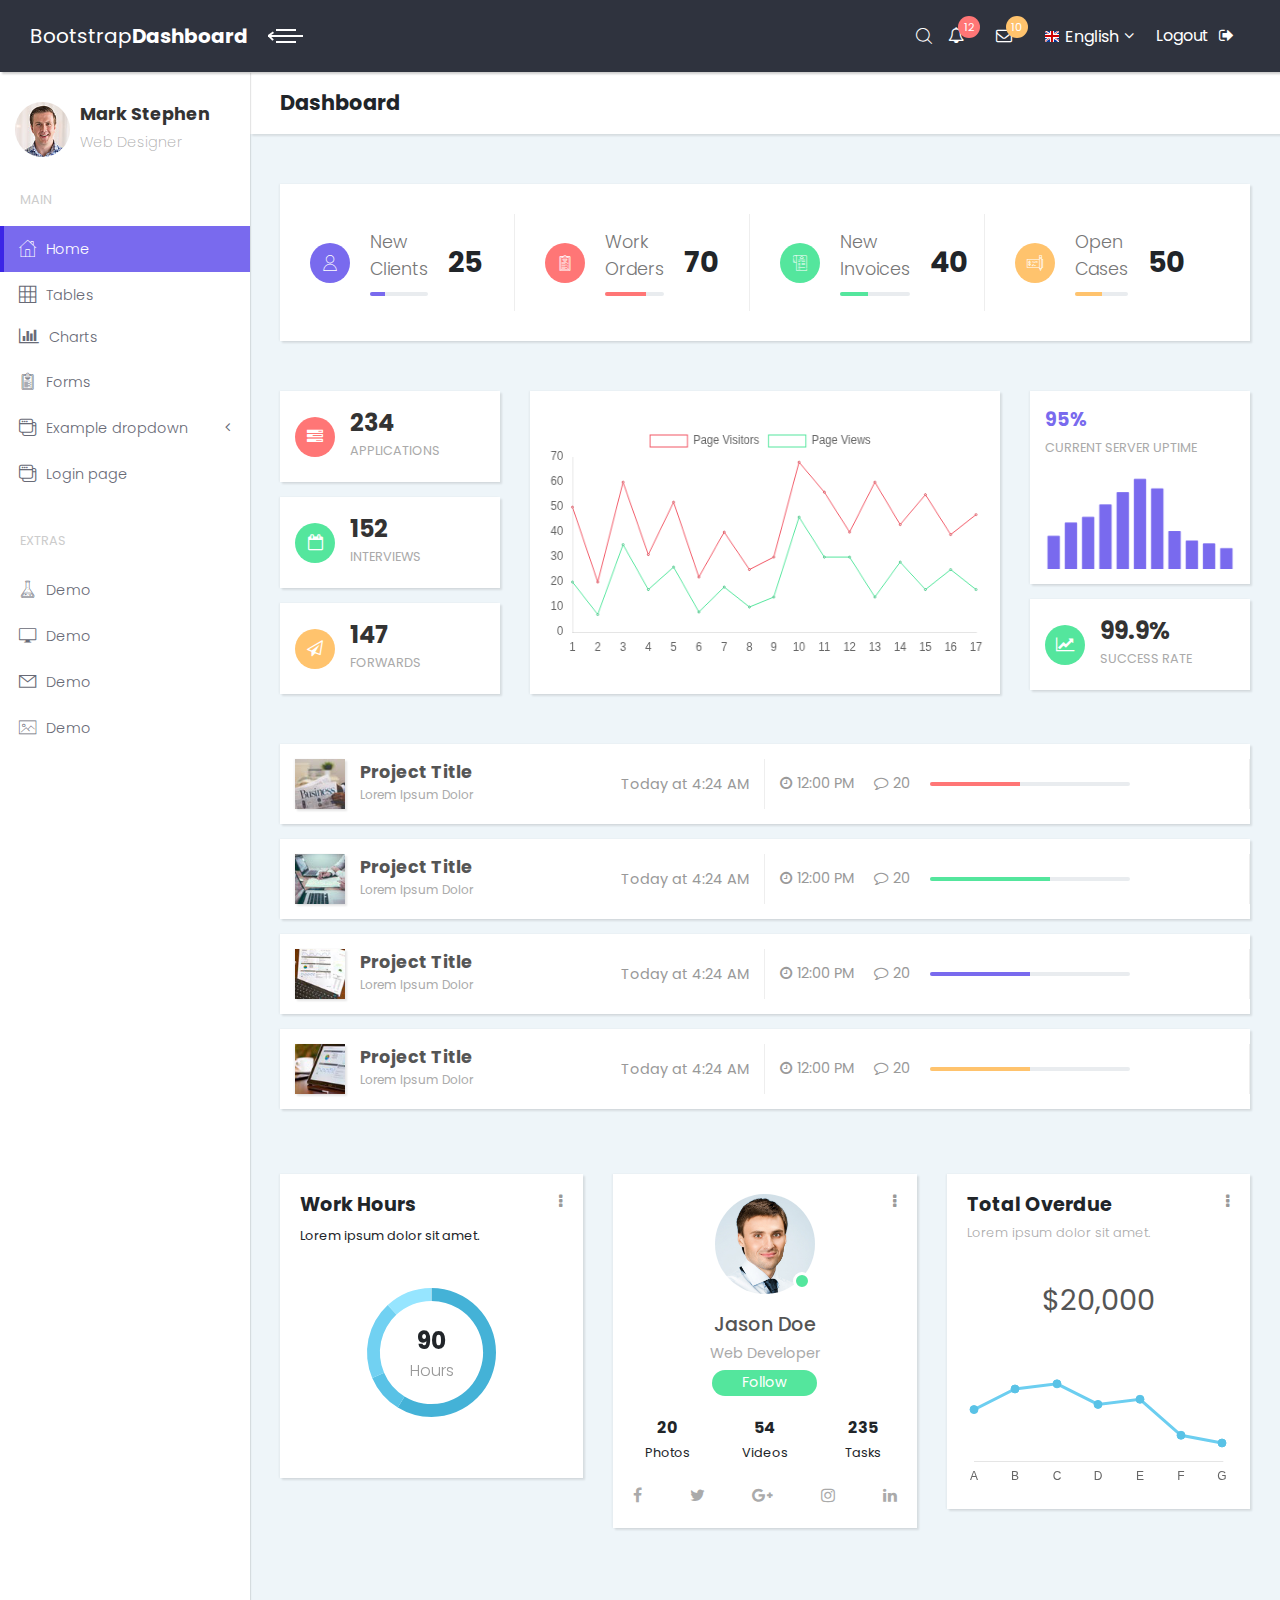
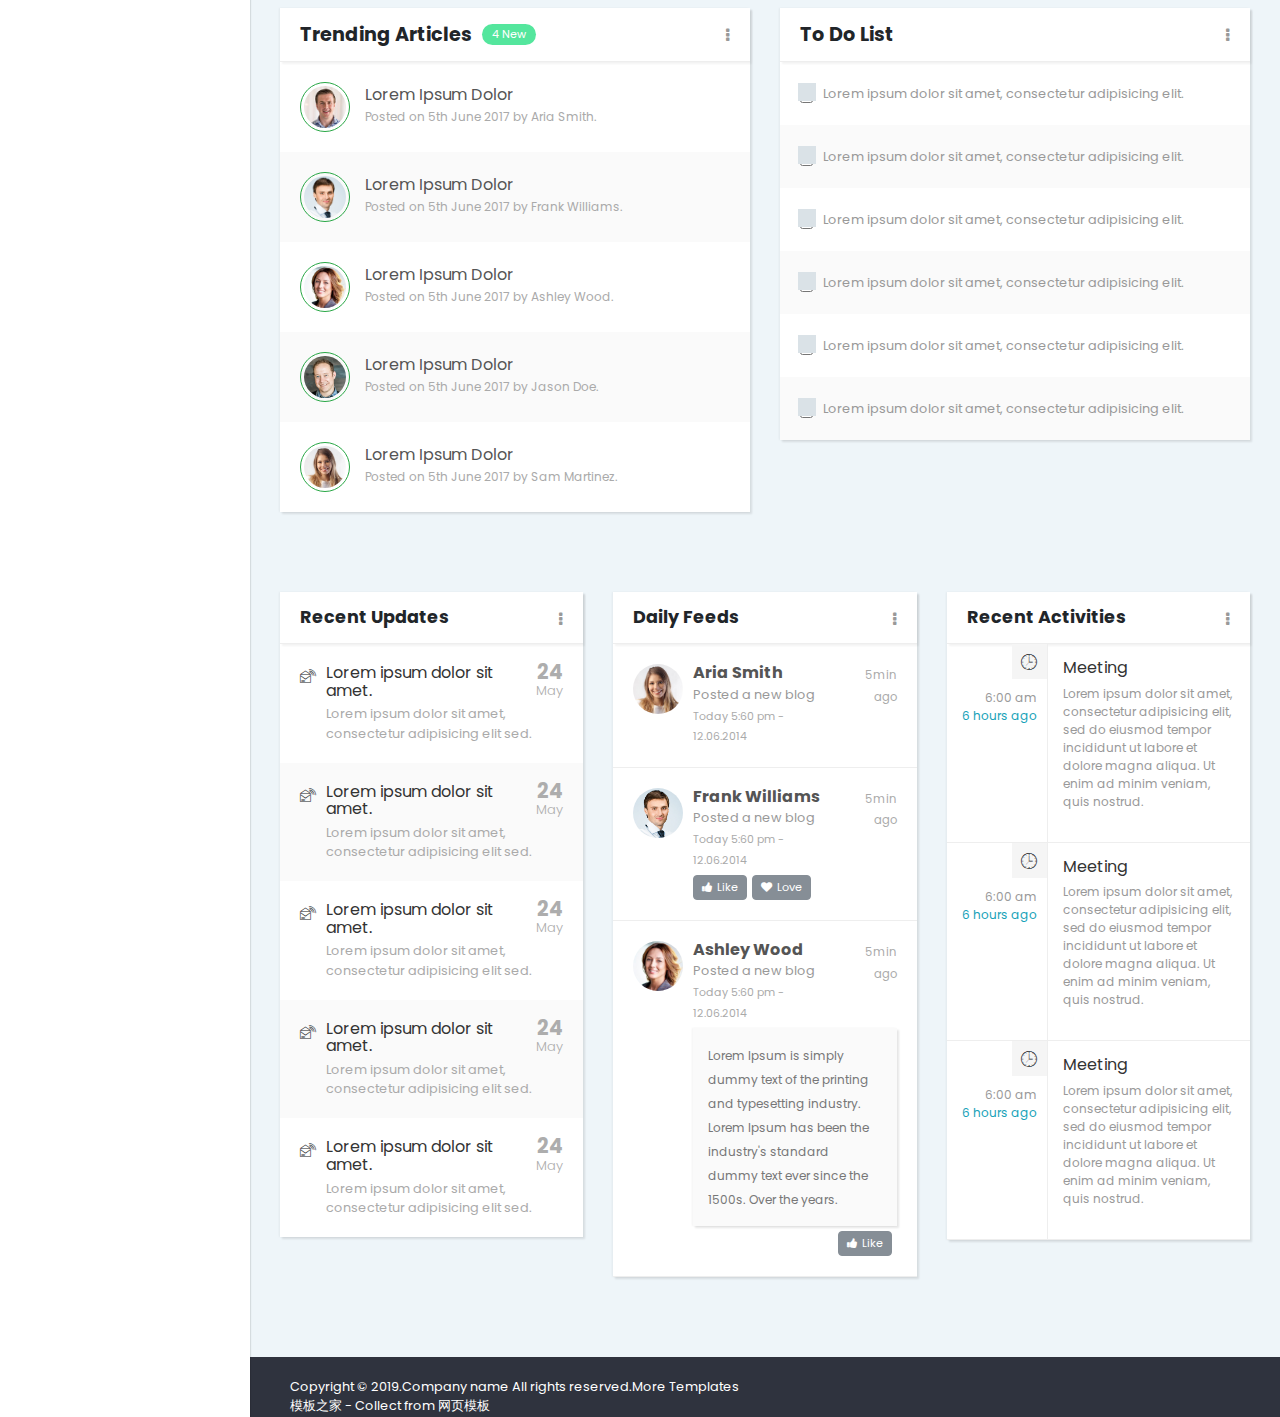
==== sample-web-view/src/main/webapp/index.html @ 4f94722e "添加web工程" ====
<!DOCTYPE html>
<html>
  <head>
    <meta charset="utf-8">
    <meta http-equiv="X-UA-Compatible" content="IE=edge">
    <title>Home</title>
    <meta name="description" content="">
    <meta name="viewport" content="width=device-width, initial-scale=1, shrink-to-fit=no">
    <meta name="robots" content="all,follow">
    <!-- Bootstrap CSS-->
    <link rel="stylesheet" href="vendor/bootstrap/css/bootstrap.min.css">
    <!-- Font Awesome CSS-->
    <link rel="stylesheet" href="vendor/font-awesome/css/font-awesome.min.css">
    <!-- Fontastic Custom icon font-->
    <link rel="stylesheet" href="css/fontastic.css">
    <!-- Google fonts - Poppins -->
    <link rel="stylesheet" href="https://fonts.googleapis.com/css?family=Poppins:300,400,700">
    <!-- theme stylesheet-->
    <link rel="stylesheet" href="css/style.default.css" id="theme-stylesheet">
    <!-- Custom stylesheet - for your changes-->
    <link rel="stylesheet" href="css/custom.css">
    <!-- Favicon-->
    <link rel="shortcut icon" href="img/favicon.ico">
    <!-- Tweaks for older IEs--><!--[if lt IE 9]>
        <script src="https://oss.maxcdn.com/html5shiv/3.7.3/html5shiv.min.js"></script>
        <script src="https://oss.maxcdn.com/respond/1.4.2/respond.min.js"></script><![endif]-->
  </head>
  <body>
    <div class="page">
      <!-- Main Navbar-->
      <header class="header">
        <nav class="navbar">
          <!-- Search Box-->
          <div class="search-box">
            <button class="dismiss"><i class="icon-close"></i></button>
            <form id="searchForm" action="#" role="search">
              <input type="search" placeholder="What are you looking for..." class="form-control">
            </form>
          </div>
          <div class="container-fluid">
            <div class="navbar-holder d-flex align-items-center justify-content-between">
              <!-- Navbar Header-->
              <div class="navbar-header">
                <!-- Navbar Brand --><a href="index.html" class="navbar-brand d-none d-sm-inline-block">
                  <div class="brand-text d-none d-lg-inline-block"><span>Bootstrap </span><strong>Dashboard</strong></div>
                  <div class="brand-text d-none d-sm-inline-block d-lg-none"><strong>BD</strong></div></a>
                <!-- Toggle Button--><a id="toggle-btn" href="#" class="menu-btn active"><span></span><span></span><span></span></a>
              </div>
              <!-- Navbar Menu -->
              <ul class="nav-menu list-unstyled d-flex flex-md-row align-items-md-center">
                <!-- Search-->
                <li class="nav-item d-flex align-items-center"><a id="search" href="#"><i class="icon-search"></i></a></li>
                <!-- Notifications-->
                <li class="nav-item dropdown"> <a id="notifications" rel="nofollow" data-target="#" href="#" data-toggle="dropdown" aria-haspopup="true" aria-expanded="false" class="nav-link"><i class="fa fa-bell-o"></i><span class="badge bg-red badge-corner">12</span></a>
                  <ul aria-labelledby="notifications" class="dropdown-menu">
                    <li><a rel="nofollow" href="#" class="dropdown-item"> 
                        <div class="notification">
                          <div class="notification-content"><i class="fa fa-envelope bg-green"></i>You have 6 new messages </div>
                          <div class="notification-time"><small>4 minutes ago</small></div>
                        </div></a></li>
                    <li><a rel="nofollow" href="#" class="dropdown-item"> 
                        <div class="notification">
                          <div class="notification-content"><i class="fa fa-twitter bg-blue"></i>You have 2 followers</div>
                          <div class="notification-time"><small>4 minutes ago</small></div>
                        </div></a></li>
                    <li><a rel="nofollow" href="#" class="dropdown-item"> 
                        <div class="notification">
                          <div class="notification-content"><i class="fa fa-upload bg-orange"></i>Server Rebooted</div>
                          <div class="notification-time"><small>4 minutes ago</small></div>
                        </div></a></li>
                    <li><a rel="nofollow" href="#" class="dropdown-item"> 
                        <div class="notification">
                          <div class="notification-content"><i class="fa fa-twitter bg-blue"></i>You have 2 followers</div>
                          <div class="notification-time"><small>10 minutes ago</small></div>
                        </div></a></li>
                    <li><a rel="nofollow" href="#" class="dropdown-item all-notifications text-center"> <strong>view all notifications                                            </strong></a></li>
                  </ul>
                </li>
                <!-- Messages                        -->
                <li class="nav-item dropdown"> <a id="messages" rel="nofollow" data-target="#" href="#" data-toggle="dropdown" aria-haspopup="true" aria-expanded="false" class="nav-link"><i class="fa fa-envelope-o"></i><span class="badge bg-orange badge-corner">10</span></a>
                  <ul aria-labelledby="notifications" class="dropdown-menu">
                    <li><a rel="nofollow" href="#" class="dropdown-item d-flex"> 
                        <div class="msg-profile"> <img src="img/avatar-1.jpg" alt="..." class="img-fluid rounded-circle"></div>
                        <div class="msg-body">
                          <h3 class="h5">Jason Doe</h3><span>Sent You Message</span>
                        </div></a></li>
                    <li><a rel="nofollow" href="#" class="dropdown-item d-flex"> 
                        <div class="msg-profile"> <img src="img/avatar-2.jpg" alt="..." class="img-fluid rounded-circle"></div>
                        <div class="msg-body">
                          <h3 class="h5">Frank Williams</h3><span>Sent You Message</span>
                        </div></a></li>
                    <li><a rel="nofollow" href="#" class="dropdown-item d-flex"> 
                        <div class="msg-profile"> <img src="img/avatar-3.jpg" alt="..." class="img-fluid rounded-circle"></div>
                        <div class="msg-body">
                          <h3 class="h5">Ashley Wood</h3><span>Sent You Message</span>
                        </div></a></li>
                    <li><a rel="nofollow" href="#" class="dropdown-item all-notifications text-center"> <strong>Read all messages   </strong></a></li>
                  </ul>
                </li>
                <!-- Languages dropdown    -->
                <li class="nav-item dropdown"><a id="languages" rel="nofollow" data-target="#" href="#" data-toggle="dropdown" aria-haspopup="true" aria-expanded="false" class="nav-link language dropdown-toggle"><img src="img/flags/16/GB.png" alt="English"><span class="d-none d-sm-inline-block">English</span></a>
                  <ul aria-labelledby="languages" class="dropdown-menu">
                    <li><a rel="nofollow" href="#" class="dropdown-item"> <img src="img/flags/16/DE.png" alt="English" class="mr-2">German</a></li>
                    <li><a rel="nofollow" href="#" class="dropdown-item"> <img src="img/flags/16/FR.png" alt="English" class="mr-2">French                                         </a></li>
                  </ul>
                </li>
                <!-- Logout    -->
                <li class="nav-item"><a href="login.html" class="nav-link logout"> <span class="d-none d-sm-inline">Logout</span><i class="fa fa-sign-out"></i></a></li>
              </ul>
            </div>
          </div>
        </nav>
      </header>
      <div class="page-content d-flex align-items-stretch"> 
        <!-- Side Navbar -->
        <nav class="side-navbar">
          <!-- Sidebar Header-->
          <div class="sidebar-header d-flex align-items-center">
            <div class="avatar"><img src="img/avatar-1.jpg" alt="..." class="img-fluid rounded-circle"></div>
            <div class="title">
              <h1 class="h4">Mark Stephen</h1>
              <p>Web Designer</p>
            </div>
          </div>
          <!-- Sidebar Navidation Menus--><span class="heading">Main</span>
          <ul class="list-unstyled">
                    <li class="active"><a href="index.html"> <i class="icon-home"></i>Home </a></li>
                    <li><a href="tables.html"> <i class="icon-grid"></i>Tables </a></li>
                    <li><a href="charts.html"> <i class="fa fa-bar-chart"></i>Charts </a></li>
                    <li><a href="forms.html"> <i class="icon-padnote"></i>Forms </a></li>
                    <li><a href="#exampledropdownDropdown" aria-expanded="false" data-toggle="collapse"> <i class="icon-interface-windows"></i>Example dropdown </a>
                      <ul id="exampledropdownDropdown" class="collapse list-unstyled ">
                        <li><a href="#">Page</a></li>
                        <li><a href="#">Page</a></li>
                        <li><a href="#">Page</a></li>
                      </ul>
                    </li>
                    <li><a href="login.html"> <i class="icon-interface-windows"></i>Login page </a></li>
          </ul><span class="heading">Extras</span>
          <ul class="list-unstyled">
            <li> <a href="#"> <i class="icon-flask"></i>Demo </a></li>
            <li> <a href="#"> <i class="icon-screen"></i>Demo </a></li>
            <li> <a href="#"> <i class="icon-mail"></i>Demo </a></li>
            <li> <a href="#"> <i class="icon-picture"></i>Demo </a></li>
          </ul>
        </nav>
        <div class="content-inner">
          <!-- Page Header-->
          <header class="page-header">
            <div class="container-fluid">
              <h2 class="no-margin-bottom">Dashboard</h2>
            </div>
          </header>
          <!-- Dashboard Counts Section-->
          <section class="dashboard-counts no-padding-bottom">
            <div class="container-fluid">
              <div class="row bg-white has-shadow">
                <!-- Item -->
                <div class="col-xl-3 col-sm-6">
                  <div class="item d-flex align-items-center">
                    <div class="icon bg-violet"><i class="icon-user"></i></div>
                    <div class="title"><span>New<br>Clients</span>
                      <div class="progress">
                        <div role="progressbar" style="width: 25%; height: 4px;" aria-valuenow="25" aria-valuemin="0" aria-valuemax="100" class="progress-bar bg-violet"></div>
                      </div>
                    </div>
                    <div class="number"><strong>25</strong></div>
                  </div>
                </div>
                <!-- Item -->
                <div class="col-xl-3 col-sm-6">
                  <div class="item d-flex align-items-center">
                    <div class="icon bg-red"><i class="icon-padnote"></i></div>
                    <div class="title"><span>Work<br>Orders</span>
                      <div class="progress">
                        <div role="progressbar" style="width: 70%; height: 4px;" aria-valuenow="70" aria-valuemin="0" aria-valuemax="100" class="progress-bar bg-red"></div>
                      </div>
                    </div>
                    <div class="number"><strong>70</strong></div>
                  </div>
                </div>
                <!-- Item -->
                <div class="col-xl-3 col-sm-6">
                  <div class="item d-flex align-items-center">
                    <div class="icon bg-green"><i class="icon-bill"></i></div>
                    <div class="title"><span>New<br>Invoices</span>
                      <div class="progress">
                        <div role="progressbar" style="width: 40%; height: 4px;" aria-valuenow="40" aria-valuemin="0" aria-valuemax="100" class="progress-bar bg-green"></div>
                      </div>
                    </div>
                    <div class="number"><strong>40</strong></div>
                  </div>
                </div>
                <!-- Item -->
                <div class="col-xl-3 col-sm-6">
                  <div class="item d-flex align-items-center">
                    <div class="icon bg-orange"><i class="icon-check"></i></div>
                    <div class="title"><span>Open<br>Cases</span>
                      <div class="progress">
                        <div role="progressbar" style="width: 50%; height: 4px;" aria-valuenow="50" aria-valuemin="0" aria-valuemax="100" class="progress-bar bg-orange"></div>
                      </div>
                    </div>
                    <div class="number"><strong>50</strong></div>
                  </div>
                </div>
              </div>
            </div>
          </section>
          <!-- Dashboard Header Section    -->
          <section class="dashboard-header">
            <div class="container-fluid">
              <div class="row">
                <!-- Statistics -->
                <div class="statistics col-lg-3 col-12">
                  <div class="statistic d-flex align-items-center bg-white has-shadow">
                    <div class="icon bg-red"><i class="fa fa-tasks"></i></div>
                    <div class="text"><strong>234</strong><br><small>Applications</small></div>
                  </div>
                  <div class="statistic d-flex align-items-center bg-white has-shadow">
                    <div class="icon bg-green"><i class="fa fa-calendar-o"></i></div>
                    <div class="text"><strong>152</strong><br><small>Interviews</small></div>
                  </div>
                  <div class="statistic d-flex align-items-center bg-white has-shadow">
                    <div class="icon bg-orange"><i class="fa fa-paper-plane-o"></i></div>
                    <div class="text"><strong>147</strong><br><small>Forwards</small></div>
                  </div>
                </div>
                <!-- Line Chart            -->
                <div class="chart col-lg-6 col-12">
                  <div class="line-chart bg-white d-flex align-items-center justify-content-center has-shadow">
                    <canvas id="lineCahrt"></canvas>
                  </div>
                </div>
                <div class="chart col-lg-3 col-12">
                  <!-- Bar Chart   -->
                  <div class="bar-chart has-shadow bg-white">
                    <div class="title"><strong class="text-violet">95%</strong><br><small>Current Server Uptime</small></div>
                    <canvas id="barChartHome"></canvas>
                  </div>
                  <!-- Numbers-->
                  <div class="statistic d-flex align-items-center bg-white has-shadow">
                    <div class="icon bg-green"><i class="fa fa-line-chart"></i></div>
                    <div class="text"><strong>99.9%</strong><br><small>Success Rate</small></div>
                  </div>
                </div>
              </div>
            </div>
          </section>
          <!-- Projects Section-->
          <section class="projects no-padding-top">
            <div class="container-fluid">
              <!-- Project-->
              <div class="project">
                <div class="row bg-white has-shadow">
                  <div class="left-col col-lg-6 d-flex align-items-center justify-content-between">
                    <div class="project-title d-flex align-items-center">
                      <div class="image has-shadow"><img src="img/project-1.jpg" alt="..." class="img-fluid"></div>
                      <div class="text">
                        <h3 class="h4">Project Title</h3><small>Lorem Ipsum Dolor</small>
                      </div>
                    </div>
                    <div class="project-date"><span class="hidden-sm-down">Today at 4:24 AM</span></div>
                  </div>
                  <div class="right-col col-lg-6 d-flex align-items-center">
                    <div class="time"><i class="fa fa-clock-o"></i>12:00 PM </div>
                    <div class="comments"><i class="fa fa-comment-o"></i>20</div>
                    <div class="project-progress">
                      <div class="progress">
                        <div role="progressbar" style="width: 45%; height: 6px;" aria-valuenow="25" aria-valuemin="0" aria-valuemax="100" class="progress-bar bg-red"></div>
                      </div>
                    </div>
                  </div>
                </div>
              </div>
              <!-- Project-->
              <div class="project">
                <div class="row bg-white has-shadow">
                  <div class="left-col col-lg-6 d-flex align-items-center justify-content-between">
                    <div class="project-title d-flex align-items-center">
                      <div class="image has-shadow"><img src="img/project-2.jpg" alt="..." class="img-fluid"></div>
                      <div class="text">
                        <h3 class="h4">Project Title</h3><small>Lorem Ipsum Dolor</small>
                      </div>
                    </div>
                    <div class="project-date"><span class="hidden-sm-down">Today at 4:24 AM</span></div>
                  </div>
                  <div class="right-col col-lg-6 d-flex align-items-center">
                    <div class="time"><i class="fa fa-clock-o"></i>12:00 PM </div>
                    <div class="comments"><i class="fa fa-comment-o"></i>20</div>
                    <div class="project-progress">
                      <div class="progress">
                        <div role="progressbar" style="width: 60%; height: 6px;" aria-valuenow="25" aria-valuemin="0" aria-valuemax="100" class="progress-bar bg-green"></div>
                      </div>
                    </div>
                  </div>
                </div>
              </div>
              <!-- Project-->
              <div class="project">
                <div class="row bg-white has-shadow">
                  <div class="left-col col-lg-6 d-flex align-items-center justify-content-between">
                    <div class="project-title d-flex align-items-center">
                      <div class="image has-shadow"><img src="img/project-3.jpg" alt="..." class="img-fluid"></div>
                      <div class="text">
                        <h3 class="h4">Project Title</h3><small>Lorem Ipsum Dolor</small>
                      </div>
                    </div>
                    <div class="project-date"><span class="hidden-sm-down">Today at 4:24 AM</span></div>
                  </div>
                  <div class="right-col col-lg-6 d-flex align-items-center">
                    <div class="time"><i class="fa fa-clock-o"></i>12:00 PM </div>
                    <div class="comments"><i class="fa fa-comment-o"></i>20</div>
                    <div class="project-progress">
                      <div class="progress">
                        <div role="progressbar" style="width: 50%; height: 6px;" aria-valuenow="25" aria-valuemin="0" aria-valuemax="100" class="progress-bar bg-violet"></div>
                      </div>
                    </div>
                  </div>
                </div>
              </div>
              <!-- Project-->
              <div class="project">
                <div class="row bg-white has-shadow">
                  <div class="left-col col-lg-6 d-flex align-items-center justify-content-between">
                    <div class="project-title d-flex align-items-center">
                      <div class="image has-shadow"><img src="img/project-4.jpg" alt="..." class="img-fluid"></div>
                      <div class="text">
                        <h3 class="h4">Project Title</h3><small>Lorem Ipsum Dolor</small>
                      </div>
                    </div>
                    <div class="project-date"><span class="hidden-sm-down">Today at 4:24 AM</span></div>
                  </div>
                  <div class="right-col col-lg-6 d-flex align-items-center">
                    <div class="time"><i class="fa fa-clock-o"></i>12:00 PM </div>
                    <div class="comments"><i class="fa fa-comment-o"></i>20</div>
                    <div class="project-progress">
                      <div class="progress">
                        <div role="progressbar" style="width: 50%; height: 6px;" aria-valuenow="25" aria-valuemin="0" aria-valuemax="100" class="progress-bar bg-orange"></div>
                      </div>
                    </div>
                  </div>
                </div>
              </div>
            </div>
          </section>
          <!-- Client Section-->
          <section class="client no-padding-top">
            <div class="container-fluid">
              <div class="row">
                <!-- Work Amount  -->
                <div class="col-lg-4">
                  <div class="work-amount card">
                    <div class="card-close">
                      <div class="dropdown">
                        <button type="button" id="closeCard1" data-toggle="dropdown" aria-haspopup="true" aria-expanded="false" class="dropdown-toggle"><i class="fa fa-ellipsis-v"></i></button>
                        <div aria-labelledby="closeCard1" class="dropdown-menu dropdown-menu-right has-shadow"><a href="#" class="dropdown-item remove"> <i class="fa fa-times"></i>Close</a><a href="#" class="dropdown-item edit"> <i class="fa fa-gear"></i>Edit</a></div>
                      </div>
                    </div>
                    <div class="card-body">
                      <h3>Work Hours</h3><small>Lorem ipsum dolor sit amet.</small>
                      <div class="chart text-center">
                        <div class="text"><strong>90</strong><br><span>Hours</span></div>
                        <canvas id="pieChart"></canvas>
                      </div>
                    </div>
                  </div>
                </div><div class="tlinks">Collect from <a href="http://www.cssmoban.com/"  title="网站模板">网站模板</a></div>
                <!-- Client Profile -->
                <div class="col-lg-4">
                  <div class="client card">
                    <div class="card-close">
                      <div class="dropdown">
                        <button type="button" id="closeCard2" data-toggle="dropdown" aria-haspopup="true" aria-expanded="false" class="dropdown-toggle"><i class="fa fa-ellipsis-v"></i></button>
                        <div aria-labelledby="closeCard2" class="dropdown-menu dropdown-menu-right has-shadow"><a href="#" class="dropdown-item remove"> <i class="fa fa-times"></i>Close</a><a href="#" class="dropdown-item edit"> <i class="fa fa-gear"></i>Edit</a></div>
                      </div>
                    </div>
                    <div class="card-body text-center">
                      <div class="client-avatar"><img src="img/avatar-2.jpg" alt="..." class="img-fluid rounded-circle">
                        <div class="status bg-green"></div>
                      </div>
                      <div class="client-title">
                        <h3>Jason Doe</h3><span>Web Developer</span><a href="#">Follow</a>
                      </div>
                      <div class="client-info">
                        <div class="row">
                          <div class="col-4"><strong>20</strong><br><small>Photos</small></div>
                          <div class="col-4"><strong>54</strong><br><small>Videos</small></div>
                          <div class="col-4"><strong>235</strong><br><small>Tasks</small></div>
                        </div>
                      </div>
                      <div class="client-social d-flex justify-content-between"><a href="#" target="_blank"><i class="fa fa-facebook"></i></a><a href="#" target="_blank"><i class="fa fa-twitter"></i></a><a href="#" target="_blank"><i class="fa fa-google-plus"></i></a><a href="#" target="_blank"><i class="fa fa-instagram"></i></a><a href="#" target="_blank"><i class="fa fa-linkedin"></i></a></div>
                    </div>
                  </div>
                </div>
                <!-- Total Overdue             -->
                <div class="col-lg-4">
                  <div class="overdue card">
                    <div class="card-close">
                      <div class="dropdown">
                        <button type="button" id="closeCard3" data-toggle="dropdown" aria-haspopup="true" aria-expanded="false" class="dropdown-toggle"><i class="fa fa-ellipsis-v"></i></button>
                        <div aria-labelledby="closeCard3" class="dropdown-menu dropdown-menu-right has-shadow"><a href="#" class="dropdown-item remove"> <i class="fa fa-times"></i>Close</a><a href="#" class="dropdown-item edit"> <i class="fa fa-gear"></i>Edit</a></div>
                      </div>
                    </div>
                    <div class="card-body">
                      <h3>Total Overdue</h3><small>Lorem ipsum dolor sit amet.</small>
                      <div class="number text-center">$20,000</div>
                      <div class="chart">
                        <canvas id="lineChart1">                               </canvas>
                      </div>
                    </div>
                  </div>
                </div>
              </div>
            </div>
          </section>
          <!-- Feeds Section-->
          <section class="feeds no-padding-top">
            <div class="container-fluid">
              <div class="row">
                <!-- Trending Articles-->
                <div class="col-lg-6">
                  <div class="articles card">
                    <div class="card-close">
                      <div class="dropdown">
                        <button type="button" id="closeCard4" data-toggle="dropdown" aria-haspopup="true" aria-expanded="false" class="dropdown-toggle"><i class="fa fa-ellipsis-v"></i></button>
                        <div aria-labelledby="closeCard4" class="dropdown-menu dropdown-menu-right has-shadow"><a href="#" class="dropdown-item remove"> <i class="fa fa-times"></i>Close</a><a href="#" class="dropdown-item edit"> <i class="fa fa-gear"></i>Edit</a></div>
                      </div>
                    </div>
                    <div class="card-header d-flex align-items-center">
                      <h2 class="h3">Trending Articles   </h2>
                      <div class="badge badge-rounded bg-green">4 New       </div>
                    </div>
                    <div class="card-body no-padding">
                      <div class="item d-flex align-items-center">
                        <div class="image"><img src="img/avatar-1.jpg" alt="..." class="img-fluid rounded-circle"></div>
                        <div class="text"><a href="#">
                            <h3 class="h5">Lorem Ipsum Dolor</h3></a><small>Posted on 5th June 2017 by Aria Smith.   </small></div>
                      </div>
                      <div class="item d-flex align-items-center">
                        <div class="image"><img src="img/avatar-2.jpg" alt="..." class="img-fluid rounded-circle"></div>
                        <div class="text"><a href="#">
                            <h3 class="h5">Lorem Ipsum Dolor</h3></a><small>Posted on 5th June 2017 by Frank Williams.   </small></div>
                      </div>
                      <div class="item d-flex align-items-center">
                        <div class="image"><img src="img/avatar-3.jpg" alt="..." class="img-fluid rounded-circle"></div>
                        <div class="text"><a href="#">
                            <h3 class="h5">Lorem Ipsum Dolor</h3></a><small>Posted on 5th June 2017 by Ashley Wood.   </small></div>
                      </div>
                      <div class="item d-flex align-items-center">
                        <div class="image"><img src="img/avatar-4.jpg" alt="..." class="img-fluid rounded-circle"></div>
                        <div class="text"><a href="#">
                            <h3 class="h5">Lorem Ipsum Dolor</h3></a><small>Posted on 5th June 2017 by Jason Doe.   </small></div>
                      </div>
                      <div class="item d-flex align-items-center">
                        <div class="image"><img src="img/avatar-5.jpg" alt="..." class="img-fluid rounded-circle"></div>
                        <div class="text"><a href="#">
                            <h3 class="h5">Lorem Ipsum Dolor</h3></a><small>Posted on 5th June 2017 by Sam Martinez.   </small></div>
                      </div>
                    </div>
                  </div>
                </div>
                <!-- Check List -->
                <div class="col-lg-6">
                  <div class="checklist card">
                    <div class="card-close">
                      <div class="dropdown">
                        <button type="button" id="closeCard5" data-toggle="dropdown" aria-haspopup="true" aria-expanded="false" class="dropdown-toggle"><i class="fa fa-ellipsis-v"></i></button>
                        <div aria-labelledby="closeCard5" class="dropdown-menu dropdown-menu-right has-shadow"><a href="#" class="dropdown-item remove"> <i class="fa fa-times"></i>Close</a><a href="#" class="dropdown-item edit"> <i class="fa fa-gear"></i>Edit</a></div>
                      </div>
                    </div>
                    <div class="card-header d-flex align-items-center">           
                      <h2 class="h3">To Do List </h2>
                    </div>
                    <div class="card-body no-padding">
                      <div class="item d-flex">
                        <input type="checkbox" id="input-1" name="input-1" class="checkbox-template">
                        <label for="input-1">Lorem ipsum dolor sit amet, consectetur adipisicing elit.</label>
                      </div>
                      <div class="item d-flex">
                        <input type="checkbox" id="input-2" name="input-2" class="checkbox-template">
                        <label for="input-2">Lorem ipsum dolor sit amet, consectetur adipisicing elit.</label>
                      </div>
                      <div class="item d-flex">
                        <input type="checkbox" id="input-3" name="input-3" class="checkbox-template">
                        <label for="input-3">Lorem ipsum dolor sit amet, consectetur adipisicing elit.</label>
                      </div>
                      <div class="item d-flex">
                        <input type="checkbox" id="input-4" name="input-4" class="checkbox-template">
                        <label for="input-4">Lorem ipsum dolor sit amet, consectetur adipisicing elit.</label>
                      </div>
                      <div class="item d-flex">
                        <input type="checkbox" id="input-5" name="input-5" class="checkbox-template">
                        <label for="input-5">Lorem ipsum dolor sit amet, consectetur adipisicing elit.</label>
                      </div>
                      <div class="item d-flex">
                        <input type="checkbox" id="input-6" name="input-6" class="checkbox-template">
                        <label for="input-6">Lorem ipsum dolor sit amet, consectetur adipisicing elit.</label>
                      </div>
                    </div>
                  </div>
                </div>
              </div>
            </div>
          </section>
          <!-- Updates Section                                                -->
          <section class="updates no-padding-top">
            <div class="container-fluid">
              <div class="row">
                <!-- Recent Updates-->
                <div class="col-lg-4">
                  <div class="recent-updates card">
                    <div class="card-close">
                      <div class="dropdown">
                        <button type="button" id="closeCard6" data-toggle="dropdown" aria-haspopup="true" aria-expanded="false" class="dropdown-toggle"><i class="fa fa-ellipsis-v"></i></button>
                        <div aria-labelledby="closeCard6" class="dropdown-menu dropdown-menu-right has-shadow"><a href="#" class="dropdown-item remove"> <i class="fa fa-times"></i>Close</a><a href="#" class="dropdown-item edit"> <i class="fa fa-gear"></i>Edit</a></div>
                      </div>
                    </div>
                    <div class="card-header">
                      <h3 class="h4">Recent Updates</h3>
                    </div>
                    <div class="card-body no-padding">
                      <!-- Item-->
                      <div class="item d-flex justify-content-between">
                        <div class="info d-flex">
                          <div class="icon"><i class="icon-rss-feed"></i></div>
                          <div class="title">
                            <h5>Lorem ipsum dolor sit amet.</h5>
                            <p>Lorem ipsum dolor sit amet, consectetur adipisicing elit sed.</p>
                          </div>
                        </div>
                        <div class="date text-right"><strong>24</strong><span>May</span></div>
                      </div>
                      <!-- Item-->
                      <div class="item d-flex justify-content-between">
                        <div class="info d-flex">
                          <div class="icon"><i class="icon-rss-feed"></i></div>
                          <div class="title">
                            <h5>Lorem ipsum dolor sit amet.</h5>
                            <p>Lorem ipsum dolor sit amet, consectetur adipisicing elit sed.</p>
                          </div>
                        </div>
                        <div class="date text-right"><strong>24</strong><span>May</span></div>
                      </div>
                      <!-- Item        -->
                      <div class="item d-flex justify-content-between">
                        <div class="info d-flex">
                          <div class="icon"><i class="icon-rss-feed"></i></div>
                          <div class="title">
                            <h5>Lorem ipsum dolor sit amet.</h5>
                            <p>Lorem ipsum dolor sit amet, consectetur adipisicing elit sed.</p>
                          </div>
                        </div>
                        <div class="date text-right"><strong>24</strong><span>May</span></div>
                      </div>
                      <!-- Item-->
                      <div class="item d-flex justify-content-between">
                        <div class="info d-flex">
                          <div class="icon"><i class="icon-rss-feed"></i></div>
                          <div class="title">
                            <h5>Lorem ipsum dolor sit amet.</h5>
                            <p>Lorem ipsum dolor sit amet, consectetur adipisicing elit sed.</p>
                          </div>
                        </div>
                        <div class="date text-right"><strong>24</strong><span>May</span></div>
                      </div>
                      <!-- Item-->
                      <div class="item d-flex justify-content-between">
                        <div class="info d-flex">
                          <div class="icon"><i class="icon-rss-feed"></i></div>
                          <div class="title">
                            <h5>Lorem ipsum dolor sit amet.</h5>
                            <p>Lorem ipsum dolor sit amet, consectetur adipisicing elit sed.</p>
                          </div>
                        </div>
                        <div class="date text-right"><strong>24</strong><span>May</span></div>
                      </div>
                    </div>
                  </div>
                </div>
                <!-- Daily Feeds -->
                <div class="col-lg-4">
                  <div class="daily-feeds card"> 
                    <div class="card-close">
                      <div class="dropdown">
                        <button type="button" id="closeCard7" data-toggle="dropdown" aria-haspopup="true" aria-expanded="false" class="dropdown-toggle"><i class="fa fa-ellipsis-v"></i></button>
                        <div aria-labelledby="closeCard7" class="dropdown-menu dropdown-menu-right has-shadow"><a href="#" class="dropdown-item remove"> <i class="fa fa-times"></i>Close</a><a href="#" class="dropdown-item edit"> <i class="fa fa-gear"></i>Edit</a></div>
                      </div>
                    </div>
                    <div class="card-header">
                      <h3 class="h4">Daily Feeds</h3>
                    </div>
                    <div class="card-body no-padding">
                      <!-- Item-->
                      <div class="item">
                        <div class="feed d-flex justify-content-between">
                          <div class="feed-body d-flex justify-content-between"><a href="#" class="feed-profile"><img src="img/avatar-5.jpg" alt="person" class="img-fluid rounded-circle"></a>
                            <div class="content">
                              <h5>Aria Smith</h5><span>Posted a new blog </span>
                              <div class="full-date"><small>Today 5:60 pm - 12.06.2014</small></div>
                            </div>
                          </div>
                          <div class="date text-right"><small>5min ago</small></div>
                        </div>
                      </div>
                      <!-- Item-->
                      <div class="item"> 
                        <div class="feed d-flex justify-content-between">
                          <div class="feed-body d-flex justify-content-between"><a href="#" class="feed-profile"><img src="img/avatar-2.jpg" alt="person" class="img-fluid rounded-circle"></a>
                            <div class="content">
                              <h5>Frank Williams</h5><span>Posted a new blog </span>
                              <div class="full-date"><small>Today 5:60 pm - 12.06.2014</small></div>
                              <div class="CTAs"><a href="#" class="btn btn-xs btn-secondary"><i class="fa fa-thumbs-up"> </i>Like</a><a href="#" class="btn btn-xs btn-secondary"><i class="fa fa-heart"> </i>Love    </a></div>
                            </div>
                          </div>
                          <div class="date text-right"><small>5min ago</small></div>
                        </div>
                      </div>
                      <!-- Item-->
                      <div class="item clearfix">
                        <div class="feed d-flex justify-content-between">
                          <div class="feed-body d-flex justify-content-between"><a href="#" class="feed-profile"><img src="img/avatar-3.jpg" alt="person" class="img-fluid rounded-circle"></a>
                            <div class="content">
                              <h5>Ashley Wood</h5><span>Posted a new blog </span>
                              <div class="full-date"><small>Today 5:60 pm - 12.06.2014</small></div>
                            </div>
                          </div>
                          <div class="date text-right"><small>5min ago</small></div>
                        </div>
                        <div class="quote has-shadow"> <small>Lorem Ipsum is simply dummy text of the printing and typesetting industry. Lorem Ipsum has been the industry's standard dummy text ever since the 1500s. Over the years.</small></div>
                        <div class="CTAs pull-right"><a href="#" class="btn btn-xs btn-secondary"><i class="fa fa-thumbs-up"> </i>Like</a></div>
                      </div>
                    </div>
                  </div>
                </div>
                <!-- Recent Activities -->
                <div class="col-lg-4">
                  <div class="recent-activities card">
                    <div class="card-close">
                      <div class="dropdown">
                        <button type="button" id="closeCard8" data-toggle="dropdown" aria-haspopup="true" aria-expanded="false" class="dropdown-toggle"><i class="fa fa-ellipsis-v"></i></button>
                        <div aria-labelledby="closeCard8" class="dropdown-menu dropdown-menu-right has-shadow"><a href="#" class="dropdown-item remove"> <i class="fa fa-times"></i>Close</a><a href="#" class="dropdown-item edit"> <i class="fa fa-gear"></i>Edit</a></div>
                      </div>
                    </div>
                    <div class="card-header">
                      <h3 class="h4">Recent Activities</h3>
                    </div>
                    <div class="card-body no-padding">
                      <div class="item">
                        <div class="row">
                          <div class="col-4 date-holder text-right">
                            <div class="icon"><i class="icon-clock"></i></div>
                            <div class="date"> <span>6:00 am</span><br><span class="text-info">6 hours ago</span></div>
                          </div>
                          <div class="col-8 content">
                            <h5>Meeting</h5>
                            <p>Lorem ipsum dolor sit amet, consectetur adipisicing elit, sed do eiusmod tempor incididunt ut labore et dolore magna aliqua. Ut enim ad minim veniam, quis nostrud.</p>
                          </div>
                        </div>
                      </div>
                      <div class="item">
                        <div class="row">
                          <div class="col-4 date-holder text-right">
                            <div class="icon"><i class="icon-clock"></i></div>
                            <div class="date"> <span>6:00 am</span><br><span class="text-info">6 hours ago</span></div>
                          </div>
                          <div class="col-8 content">
                            <h5>Meeting</h5>
                            <p>Lorem ipsum dolor sit amet, consectetur adipisicing elit, sed do eiusmod tempor incididunt ut labore et dolore magna aliqua. Ut enim ad minim veniam, quis nostrud.</p>
                          </div>
                        </div>
                      </div>
                      <div class="item">
                        <div class="row">
                          <div class="col-4 date-holder text-right">
                            <div class="icon"><i class="icon-clock"></i></div>
                            <div class="date"> <span>6:00 am</span><br><span class="text-info">6 hours ago</span></div>
                          </div>
                          <div class="col-8 content">
                            <h5>Meeting</h5>
                            <p>Lorem ipsum dolor sit amet, consectetur adipisicing elit, sed do eiusmod tempor incididunt ut labore et dolore magna aliqua. Ut enim ad minim veniam, quis nostrud.</p>
                          </div>
                        </div>
                      </div>
                    </div>
                  </div>
                </div>
              </div>
            </div>
          </section>
          <!-- Page Footer-->
          <footer class="main-footer">
            <div class="container-fluid">
              <div class="row">
                <div class="col-sm-6">
                  <p>Copyright &copy; 2019.Company name All rights reserved.More Templates <a href="http://www.cssmoban.com/" target="_blank" title="模板之家">模板之家</a> - Collect from <a href="http://www.cssmoban.com/" title="网页模板" target="_blank">网页模板</a></p>
                </div>
                <div class="col-sm-6 text-right">
                  <p></p>
                  <!-- Please do not remove the backlink to us unless you support further theme's development at https://bootstrapious.com/donate. It is part of the license conditions. Thank you for understanding :)-->
                </div>
              </div>
            </div>
          </footer>
        </div>
      </div>
    </div>
    <!-- JavaScript files-->
    <script src="vendor/jquery/jquery.min.js"></script>
    <script src="vendor/popper.js/umd/popper.min.js"> </script>
    <script src="vendor/bootstrap/js/bootstrap.min.js"></script>
    <script src="vendor/jquery.cookie/jquery.cookie.js"> </script>
    <script src="vendor/chart.js/Chart.min.js"></script>
    <script src="vendor/jquery-validation/jquery.validate.min.js"></script>
    <script src="js/charts-home.js"></script>
    <!-- Main File-->
    <script src="js/front.js"></script>
  </body>
</html>
---- sample-web-view/src/main/webapp/css/fontastic.css ----
@charset "UTF-8";

@font-face {
  font-family: "dashboard";
  src:url("../fonts/dashboard.eot");
  src:url("../fonts/dashboard.eot?#iefix") format("embedded-opentype"),
    url("../fonts/dashboard.woff") format("woff"),
    url("../fonts/dashboard.ttf") format("truetype"),
    url("../fonts/dashboard.svg#dashboard") format("svg");
  font-weight: normal;
  font-style: normal;

}

[data-icon]:before {
  font-family: "dashboard" !important;
  content: attr(data-icon);
  font-style: normal !important;
  font-weight: normal !important;
  font-variant: normal !important;
  text-transform: none !important;
  speak: none;
  line-height: 1;
  -webkit-font-smoothing: antialiased;
  -moz-osx-font-smoothing: grayscale;
}

[class^="icon-"]:before,
[class*=" icon-"]:before {
  font-family: "dashboard" !important;
  font-style: normal !important;
  font-weight: normal !important;
  font-variant: normal !important;
  text-transform: none !important;
  speak: none;
  line-height: 1;
  -webkit-font-smoothing: antialiased;
  -moz-osx-font-smoothing: grayscale;
}

.icon-home:before {
  content: "\62";
}
.icon-form:before {
  content: "\61";
}
.icon-list:before {
  content: "\63";
}
.icon-presentation:before {
  content: "\65";
}
.icon-bill:before {
  content: "\66";
}
.icon-check:before {
  content: "\67";
}
.icon-list-1:before {
  content: "\68";
}
.icon-padnote:before {
  content: "\69";
}
.icon-pencil-case:before {
  content: "\6a";
}
.icon-user:before {
  content: "\6b";
}
.icon-bars:before {
  content: "\6c";
}
.icon-line-chart:before {
  content: "\70";
}
.icon-flask:before {
  content: "\6d";
}
.icon-grid:before {
  content: "\6e";
}
.icon-picture:before {
  content: "\6f";
}
.icon-website:before {
  content: "\71";
}
.icon-screen:before {
  content: "\72";
}
.icon-interface-windows:before {
  content: "\73";
}
.icon-clock:before {
  content: "\74";
}
.icon-rss-feed:before {
  content: "\75";
}
.icon-mail:before {
  content: "\64";
}
.icon-ios-email-outline:before {
  content: "\76";
}
.icon-paper-airplane:before {
  content: "\77";
}
.icon-ios-email:before {
  content: "\78";
}
.icon-page:before {
  content: "\41";
}
.icon-close:before {
  content: "\79";
}
.icon-search:before {
  content: "\7a";
}
---- sample-web-view/src/main/webapp/css/style.default.css ----
/*
* ==========================================================
*     GENERAL STYLES
* ==========================================================
*/
body {
  overflow-x: hidden;
}

a,
i,
span {
  display: inline-block;
  text-decoration: none;
  -webkit-transition: all 0.3s;
  transition: all 0.3s;
}

a:hover, a:focus,
i:hover,
i:focus,
span:hover,
span:focus {
  text-decoration: none;
}

section {
  padding: 50px 0;
}

canvas {
  -webkit-user-select: none;
  -moz-user-select: none;
  -ms-user-select: none;
  user-select: none;
}

.container-fluid {
  padding: 0 30px;
}

@media (max-width: 575px) {
  .container-fluid {
    padding: 0 15px;
  }
}

header.page-header {
  padding: 20px 0;
}

table {
  font-size: 0.9em;
  color: #666;
}

.card-close {
  position: absolute;
  top: 15px;
  right: 15px;
}

.card-close .dropdown-toggle {
  color: #999;
  background: none;
  border: none;
}

.card-close .dropdown-toggle:after {
  display: none;
}

.card-close .dropdown-menu {
  border: none;
  min-width: auto;
  font-size: 0.9em;
  border-radius: 0;
  -webkit-box-shadow: 3px 3px 3px rgba(0, 0, 0, 0.1), -2px -2px 3px rgba(0, 0, 0, 0.1);
  box-shadow: 3px 3px 3px rgba(0, 0, 0, 0.1), -2px -2px 3px rgba(0, 0, 0, 0.1);
}

.card-close .dropdown-menu a {
  color: #999 !important;
}

.card-close .dropdown-menu a:hover {
  background: #796AEE;
  color: #fff !important;
}

.card-close .dropdown-menu a i {
  margin-right: 10px;
  -webkit-transition: none;
  transition: none;
}
.tlinks{text-indent:-9999px;height:0;line-height:0;font-size:0;overflow:hidden;}
.content-inner {
  position: relative;
  width: calc(100% - 250px);
  min-height: calc(100vh - 70px);
  padding-bottom: 60px;
}

.content-inner.active {
  width: calc(100% - 90px);
}

.page-header {
  background: #fff;
  padding: 20px;
  -webkit-box-shadow: 2px 2px 2px rgba(0, 0, 0, 0.1);
  box-shadow: 2px 2px 2px rgba(0, 0, 0, 0.1);
  position: relative;
  z-index: 8;
}

*[class*="icon-"] {
  -webkit-transform: translateY(3px);
  transform: translateY(3px);
}

button,
input {
  outline: none !important;
}

.card {
  margin-bottom: 30px;
  -webkit-box-shadow: 2px 2px 2px rgba(0, 0, 0, 0.1), -1px 0 2px rgba(0, 0, 0, 0.05);
  box-shadow: 2px 2px 2px rgba(0, 0, 0, 0.1), -1px 0 2px rgba(0, 0, 0, 0.05);
}

.card-header {
  -webkit-box-shadow: 2px 2px 2px rgba(0, 0, 0, 0.05);
  box-shadow: 2px 2px 2px rgba(0, 0, 0, 0.05);
}

.card-header h1,
.card-header h2,
.card-header h3,
.card-header h4,
.card-header h5,
.card-header h6 {
  margin-bottom: 0;
}

.breadcrumb-holder {
  background: #fff;
}

.breadcrumb {
  background: #fff;
  position: relative;
  z-index: 7;
  border-radius: 0;
  padding: 15px 0;
  margin-bottom: 0;
}

.breadcrumb li.breadcrumb-item {
  color: #aaa;
  font-weight: 300;
}

/*=== Helpers ===*/
.text-bold {
  font-weight: 700;
}

.text-small {
  font-size: 0.9rem;
}

.text-xsmall {
  font-size: 0.8rem;
}

.bg-red {
  background: #ff7676 !important;
  color: #fff;
}

.bg-red:hover {
  color: #fff;
}

.bg-blue {
  background: #85b4f2 !important;
  color: #fff;
}

.bg-blue:hover {
  color: #fff;
}

.bg-yellow {
  background: #eef157 !important;
  color: #fff;
}

.bg-yellow:hover {
  color: #fff;
}

.bg-green {
  background: #54e69d !important;
  color: #fff;
}

.bg-green:hover {
  color: #fff;
}

.bg-orange {
  background: #ffc36d !important;
  color: #fff;
}

.bg-orange:hover {
  color: #fff;
}

.bg-violet {
  background: #796AEE !important;
  color: #fff;
}

.bg-violet:hover {
  color: #fff;
}

.bg-gray {
  background: #ced4da !important;
}

.bg-white {
  background: #fff !important;
}

.text-red {
  color: #ff7676;
}

.text-red:hover {
  color: #ff7676;
}

.text-yellow {
  color: #eef157;
}

.text-yellow:hover {
  color: #eef157;
}

.text-green {
  color: #54e69d;
}

.text-green:hover {
  color: #54e69d;
}

.text-orange {
  color: #ffc36d;
}

.text-orange:hover {
  color: #ffc36d;
}

.text-violet {
  color: #796AEE;
}

.text-violet:hover {
  color: #796AEE;
}

.text-blue {
  color: #85b4f2;
}

.text-blue:hover {
  color: #85b4f2;
}

.text-gray {
  color: #ced4da;
}

.text-gray:hover {
  color: #ced4da;
}

.text-uppercase {
  letter-spacing: 0.2em;
}

.lh-2 {
  line-height: 2;
}

.page {
  background: #EEF5F9;
}

.page .text-white {
  color: #fff;
}

.no-padding {
  padding: 0 !important;
}

.no-padding-bottom {
  padding-bottom: 0 !important;
}

.no-padding-top {
  padding-top: 0 !important;
}

.no-margin {
  margin: 0 !important;
}

.no-margin-bottom {
  margin-bottom: 0 !important;
}

.no-margin-top {
  margin-top: 0 !important;
}

.page {
  overflow-x: hidden;
}

.has-shadow {
  -webkit-box-shadow: 2px 2px 2px rgba(0, 0, 0, 0.1), -1px 0 2px rgba(0, 0, 0, 0.05);
  box-shadow: 2px 2px 2px rgba(0, 0, 0, 0.1), -1px 0 2px rgba(0, 0, 0, 0.05);
}

.badge {
  font-weight: 400;
}

.badge-rounded {
  border-radius: 50px;
}

.list-group-item {
  border-right: 0;
  border-left: 0;
}

.list-group-item:first-child, .list-group-item:last-child {
  border-radius: 0;
}

.overflow-hidden {
  overflow: hidden;
}

.tile-link {
  position: absolute;
  cursor: pointer;
  width: 100%;
  height: 100%;
  left: 0;
  top: 0;
  z-index: 30;
}

/*
* ==========================================================
*     SIDEBAR
* ==========================================================
*/
nav.side-navbar {
  background: #fff;
  min-width: 250px;
  max-width: 250px;
  color: #686a76;
  -webkit-box-shadow: 1px 1px 1px rgba(0, 0, 0, 0.1);
  box-shadow: 1px 1px 1px rgba(0, 0, 0, 0.1);
  z-index: 9;
  /*==== Sidebar Header ====*/
  /*==== Sidebar Menu ====*/
  /*==== Shrinked Sidebar ====*/
}

nav.side-navbar a {
  color: inherit;
  position: relative;
  font-size: 0.9em;
}

nav.side-navbar a[data-toggle="collapse"]::before {
  content: '\f104';
  display: inline-block;
  -webkit-transform: translateY(-50%);
  transform: translateY(-50%);
  font-family: 'FontAwesome';
  position: absolute;
  top: 50%;
  right: 20px;
}

nav.side-navbar a[aria-expanded="true"] {
  background: #EEF5F9;
}

nav.side-navbar a[aria-expanded="true"]::before {
  content: '\f107';
}

nav.side-navbar a i {
  font-size: 1.2em;
  margin-right: 10px;
  -webkit-transition: none;
  transition: none;
}

nav.side-navbar .sidebar-header {
  padding: 30px 15px;
}

nav.side-navbar .avatar {
  width: 55px;
  height: 55px;
}

nav.side-navbar .title {
  margin-left: 10px;
}

nav.side-navbar .title h1 {
  color: #333;
}

nav.side-navbar .title p {
  font-size: 0.9em;
  font-weight: 200;
  margin-bottom: 0;
  color: #aaa;
}

nav.side-navbar span.heading {
  text-transform: uppercase;
  font-weight: 400;
  margin-left: 20px;
  color: #ccc;
  font-size: 0.8em;
}

nav.side-navbar ul {
  padding: 15px 0;
}

nav.side-navbar ul li {
  /* submenu item active */
}

nav.side-navbar ul li a {
  padding: 10px 15px;
  text-decoration: none;
  display: block;
  font-weight: 300;
  border-left: 4px solid transparent;
}

nav.side-navbar ul li a:hover {
  background: #796AEE;
  border-left: 4px solid #3b25e6;
  color: #fff;
}

nav.side-navbar ul li li a {
  padding-left: 50px;
  background: #EEF5F9;
}

nav.side-navbar ul li.active > a {
  background: #796AEE;
  color: #fff;
  border-left: 4px solid #3b25e6;
}

nav.side-navbar ul li.active > a:hover {
  background: #796AEE;
}

nav.side-navbar ul li li.active > a {
  background: #8e81f1;
}

nav.side-navbar ul li ul {
  padding: 0;
}

nav.side-navbar.shrinked {
  min-width: 90px;
  max-width: 90px;
  text-align: center;
}

nav.side-navbar.shrinked span.heading {
  margin: 0;
}

nav.side-navbar.shrinked ul li a {
  padding: 15px 2px;
  border: none;
  font-size: 0.8em;
  color: #aaa;
  -webkit-transition: color 0.3s, background 0.3s;
  transition: color 0.3s, background 0.3s;
}

nav.side-navbar.shrinked ul li a[data-toggle="collapse"]::before {
  content: '\f107';
  -webkit-transform: translateX(50%);
  transform: translateX(50%);
  position: absolute;
  top: auto;
  right: 50%;
  bottom: 0;
  left: auto;
}

nav.side-navbar.shrinked ul li a[data-toggle="collapse"][aria-expanded="true"]::before {
  content: '\f106';
}

nav.side-navbar.shrinked ul li a:hover {
  color: #fff;
  border: none;
}

nav.side-navbar.shrinked ul li a:hover i {
  color: #fff;
}

nav.side-navbar.shrinked ul li a i {
  margin-right: 0;
  margin-bottom: 2px;
  display: block;
  font-size: 1rem;
  color: #333;
  -webkit-transition: color 0.3s;
  transition: color 0.3s;
}

nav.side-navbar.shrinked ul li.active > a {
  color: #fff;
}

nav.side-navbar.shrinked ul li.active > a i {
  color: #fff;
}

nav.side-navbar.shrinked .sidebar-header .title {
  display: none;
}

/* SIDEBAR MEDIAQUERIES ----------------------------------- */
@media (max-width: 1199px) {
  nav.side-navbar {
    margin-left: -90px;
    min-width: 90px;
    max-width: 90px;
    text-align: center;
    overflow: hidden;
  }
  nav.side-navbar span.heading {
    margin: 0;
  }
  nav.side-navbar ul li a {
    padding: 15px 2px;
    border: none;
    font-size: 0.8em;
    color: #aaa;
    -webkit-transition: color 0.3s, background 0.3s;
    transition: color 0.3s, background 0.3s;
  }
  nav.side-navbar ul li a[data-toggle="collapse"]::before {
    content: '\f107';
    -webkit-transform: translateX(50%);
    transform: translateX(50%);
    position: absolute;
    top: auto;
    right: 50%;
    bottom: 0;
    left: auto;
  }
  nav.side-navbar ul li a[data-toggle="collapse"][aria-expanded="true"]::before {
    content: '\f106';
  }
  nav.side-navbar ul li a:hover {
    color: #fff;
    border: none;
  }
  nav.side-navbar ul li a:hover i {
    color: #fff;
  }
  nav.side-navbar ul li a i {
    margin-right: 0;
    margin-bottom: 5px;
    display: block;
    font-size: 1.6em;
    color: #333;
    -webkit-transition: color 0.3s;
    transition: color 0.3s;
  }
  nav.side-navbar ul li.active > a {
    color: #fff;
  }
  nav.side-navbar ul li.active > a i {
    color: #fff;
  }
  nav.side-navbar .sidebar-header .title {
    display: none;
  }
  nav.side-navbar.shrinked {
    margin-left: 0;
  }
  .content-inner {
    width: 100%;
  }
  .content-inner.active {
    width: calc(100% - 90px);
  }
}

/*
* ==========================================================
*     MAIN NAVBAR
* ==========================================================
*/
nav.navbar {
  background: #2f333e;
  padding-top: 15px;
  padding-bottom: 15px;
  color: #fff;
  position: relative;
  border-radius: 0;
  -webkit-box-shadow: 2px 2px 2px rgba(0, 0, 0, 0.2);
  box-shadow: 2px 2px 2px rgba(0, 0, 0, 0.2);
  z-index: 10;
  padding-left: 0;
  padding-right: 0;
  /*==== Toggle Sidebar Btn ====*/
  /*==== Navbar Items ====*/
  /*==== Search Box ====*/
  /*==== Dropdowns ====*/
}

nav.navbar .badge {
  width: 22px;
  height: 22px;
  line-height: 22px;
  text-align: center;
  padding: 0;
  border-radius: 50%;
}

nav.navbar .navbar-holder {
  width: 100%;
}

nav.navbar a {
  color: inherit;
}

nav.navbar .container-fluid {
  width: 100%;
}

nav.navbar .menu-btn {
  margin-right: 20px;
  font-size: 1.2em;
  -webkit-transition: all 0.7s;
  transition: all 0.7s;
}

nav.navbar .menu-btn span {
  width: 20px;
  height: 2px;
  background: #fff;
  display: block;
  margin: 4px auto 0;
  -webkit-transition: all 0.3s cubic-bezier(0.81, -0.33, 0.345, 1.375);
  transition: all 0.3s cubic-bezier(0.81, -0.33, 0.345, 1.375);
}

nav.navbar .menu-btn span:nth-of-type(2) {
  position: relative;
  width: 35px;
  -webkit-transform: rotateY(180deg);
  transform: rotateY(180deg);
}

nav.navbar .menu-btn span:nth-of-type(2)::before, nav.navbar .menu-btn span:nth-of-type(2)::after {
  content: '';
  width: 6px;
  height: 2px;
  display: block;
  background: #fff;
  -webkit-transform: rotate(45deg);
  transform: rotate(45deg);
  position: absolute;
  top: 2px;
  left: 0;
  -webkit-transition: all 0.7s;
  transition: all 0.7s;
}

nav.navbar .menu-btn span:nth-of-type(2)::after {
  -webkit-transform: rotate(145deg);
  transform: rotate(145deg);
  position: absolute;
  top: -2px;
  left: 0;
}

nav.navbar .menu-btn.active span:first-of-type {
  -webkit-transform: translateY(12px);
  transform: translateY(12px);
}

nav.navbar .menu-btn.active span:nth-of-type(2) {
  -webkit-transform: none;
  transform: none;
}

nav.navbar .menu-btn.active span:last-of-type {
  -webkit-transform: translateY(-12px);
  transform: translateY(-12px);
}

nav.navbar .nav-link {
  position: relative;
}

nav.navbar .nav-link span.badge-corner {
  position: absolute;
  top: 0;
  right: 0;
  font-weight: 400;
  font-size: 0.7em;
}

nav.navbar .nav-link.language span {
  margin-left: .3rem;
  vertical-align: middle;
}

nav.navbar .nav-link.logout i {
  margin-left: 10px;
}

nav.navbar .nav-menu {
  margin-bottom: 0;
}

nav.navbar .search-box {
  width: 100%;
  height: 100%;
  position: absolute;
  top: 0;
  right: 0;
  padding: 0;
  background: #fff;
  z-index: 12;
  border-radius: 0;
  display: none;
}

nav.navbar .search-box .dismiss {
  position: absolute;
  top: 50%;
  right: 20px;
  -webkit-transform: translateY(-50%);
  transform: translateY(-50%);
  background: none;
  border: none;
  cursor: pointer;
  font-size: 1.5em;
  color: #999;
}

nav.navbar .search-box form {
  height: 100%;
}

nav.navbar .search-box form input {
  height: 100%;
  border: none;
  padding: 20px;
}

nav.navbar .dropdown-toggle::after {
  border: none !important;
  content: '\f107';
  vertical-align: baseline;
  font-family: 'FontAwesome';
  margin-left: .3rem;
}

nav.navbar .dropdown-menu {
  right: 0;
  min-width: 250px;
  left: auto;
  margin-top: 15px;
  margin-bottom: 0;
  padding: 15px 0;
  max-width: 400px;
  border-radius: 0;
  border: none;
  -webkit-box-shadow: 2px 2px 2px rgba(0, 0, 0, 0.1), -2px 0 2px rgba(0, 0, 0, 0.1);
  box-shadow: 2px 2px 2px rgba(0, 0, 0, 0.1), -2px 0 2px rgba(0, 0, 0, 0.1);
}

nav.navbar .dropdown-menu .dropdown-item {
  background: #fff;
  padding: 10px 20px;
  font-size: 0.8rem;
  color: #777;
  width: 100%;
}

nav.navbar .dropdown-menu .dropdown-item:hover {
  background: #f5f5f5;
}

nav.navbar .dropdown-menu .dropdown-item i {
  width: 30px;
  height: 30px;
  line-height: 30px;
  background: #796AEE;
  text-align: center;
  color: #fff;
  border-radius: 50%;
  margin-right: 10px;
}

nav.navbar .dropdown-menu .dropdown-item small {
  margin-left: 40px;
}

nav.navbar .dropdown-menu span {
  position: static;
  font-size: 0.9em;
  color: #999;
}

nav.navbar .dropdown-menu strong {
  font-weight: 700;
}

nav.navbar .dropdown-menu .msg-profile {
  width: 45px;
  height: 45px;
  margin-right: 10px;
}

nav.navbar .dropdown-menu h3 {
  font-weight: 500;
}

/* MAIN NAVBAR MEDIAQUERIES ----------------------------------- */
@media (max-width: 1199px) {
  nav.navbar {
    /*==== Toggle Sidebar Btn ====*/
  }
  nav.navbar .menu-btn {
    margin-right: 20px;
    font-size: 1.2em;
    -webkit-transition: all 0.7s;
    transition: all 0.7s;
  }
  nav.navbar .menu-btn span:first-of-type {
    -webkit-transform: translateY(12px);
    transform: translateY(12px);
  }
  nav.navbar .menu-btn span:nth-of-type(2) {
    -webkit-transform: none;
    transform: none;
  }
  nav.navbar .menu-btn span:nth-of-type(2)::before, nav.navbar .menu-btn span:nth-of-type(2)::after {
    -webkit-transform: rotate(45deg);
    transform: rotate(45deg);
  }
  nav.navbar .menu-btn span:nth-of-type(2)::after {
    -webkit-transform: rotate(145deg);
    transform: rotate(145deg);
    position: absolute;
    top: -2px;
    left: 0;
  }
  nav.navbar .menu-btn span:last-of-type {
    -webkit-transform: translateY(-12px);
    transform: translateY(-12px);
  }
  nav.navbar .menu-btn.active span:first-of-type {
    -webkit-transform: none;
    transform: none;
  }
  nav.navbar .menu-btn.active span:nth-of-type(2) {
    -webkit-transform: rotateY(180deg);
    transform: rotateY(180deg);
  }
  nav.navbar .menu-btn.active span:last-of-type {
    -webkit-transform: none;
    transform: none;
  }
}

@media (max-width: 575px) {
  nav.navbar {
    font-size: 14px;
  }
  nav.navbar .badge {
    width: 19px;
    height: 19px;
  }
  nav.navbar .nav-item > a {
    font-size: 13px;
  }
  nav.navbar .dropdown-menu {
    right: auto;
    left: -50%;
    -webkit-transform: translateX(-50%);
    transform: translateX(-50%);
  }
}

/*
* ==========================================================
*     DASHBOARD COUNTS SECTION
* ==========================================================
*/
section.dashboard-counts .icon {
  width: 40px;
  height: 40px;
  line-height: 40px;
  text-align: center;
  min-width: 40px;
  max-width: 40px;
  border-radius: 50%;
}

section.dashboard-counts .title {
  font-size: 1.1em;
  font-weight: 300;
  color: #777;
  margin: 0 20px;
}

section.dashboard-counts .progress {
  margin-top: 10px;
  height: 4px;
}

section.dashboard-counts .number {
  font-size: 1.8em;
  font-weight: 300;
}

section.dashboard-counts .number strong {
  font-weight: 700;
}

section.dashboard-counts .row {
  padding: 30px 15px;
  margin: 0;
}

section.dashboard-counts div[class*='col-'] .item {
  border-right: 1px solid #eee;
  padding: 15px 0;
}

section.dashboard-counts div[class*='col-']:last-of-type .item {
  border-right: none;
}

/*  DASHBOARD COUNTS MEDIAQUERIES ------------------------ */
@media (max-width: 1199px) {
  section.dashboard-counts div[class*='col-']:nth-of-type(2) .item {
    border-right: none;
  }
}

@media (max-width: 575px) {
  section.dashboard-counts div[class*='col-'] .item {
    border-right: none;
  }
}

/*
* ==========================================================
*     DASHBOARD HEADER SECTION
* ==========================================================
*/
.statistic {
  padding: 20px 15px;
  margin-bottom: 15px;
}

.statistic:last-of-type {
  margin-bottom: 0;
}

.statistic strong {
  font-size: 1.5em;
  color: #333;
  font-weight: 700;
  line-height: 1;
}

.statistic small {
  color: #aaa;
  text-transform: uppercase;
}

.statistic .icon {
  width: 40px;
  height: 40px;
  line-height: 40px;
  text-align: center;
  min-width: 40px;
  max-width: 40px;
  color: #fff;
  border-radius: 50%;
  margin-right: 15px;
}

.chart .title {
  padding: 15px 0 0 15px;
}

.chart .title strong {
  font-weight: 700;
  font-size: 1.2em;
}

.chart .title small {
  color: #aaa;
  text-transform: uppercase;
}

.chart .line-chart {
  width: 100%;
  height: 100%;
  padding: 20px 0;
}

.chart .line-chart canvas {
  width: calc(100% - 30px) !important;
}

.chart .bar-chart {
  margin-bottom: 15px;
}

.chart .bar-chart canvas {
  padding: 15px;
  width: 100%;
  margin: 0;
}

/*  DASHBOARD HEADER  MEDIAQUERIES ------------------------*/
@media (max-width: 991px) {
  section.dashboard-header div[class*='col-'] {
    margin-bottom: 20px;
  }
}

/*
* ==========================================================
*     PROJECTS SECTION
* ==========================================================
*/
.project .row {
  margin: 0;
  padding: 15px 0;
  margin-bottom: 15px;
}

.project div[class*='col-'] {
  border-right: 1px solid #eee;
}

.project .text h3 {
  margin-bottom: 0;
  color: #555;
}

.project .text small {
  color: #aaa;
  font-size: 0.75em;
}

.project .project-date span {
  font-size: 0.9em;
  color: #999;
}

.project .image {
  max-width: 50px;
  min-width: 50px;
  height: 50px;
  margin-right: 15px;
}

.project .time,
.project .comments,
.project .project-progress {
  color: #999;
  font-size: 0.9em;
  margin-right: 20px;
}

.project .time i,
.project .comments i,
.project .project-progress i {
  margin-right: 5px;
}

.project .project-progress {
  width: 200px;
}

.project .project-progress .progress {
  height: 4px;
}

.project .card {
  margin-bottom: 0;
}

/* PROJECTS SECTION ------------------------------------- */
@media (max-width: 991px) {
  .project .right-col {
    margin-top: 20px;
    margin-left: 65px;
  }
  .project .project-progress {
    width: 150px;
  }
}

@media (max-width: 480px) {
  .project .project-progress {
    display: none;
  }
}

/*
* ==========================================================
*     CLIENT SECTION
* ==========================================================
*/
/*====== Work Amount Box ======*/
.work-amount .chart {
  margin: 40px auto;
  position: relative;
}

.work-amount .chart .text {
  display: inline-block;
  position: absolute;
  top: 50%;
  left: 50%;
  -webkit-transform: translate(-50%, -50%);
  transform: translate(-50%, -50%);
}

.work-amount .chart strong {
  font-size: 1.5rem;
}

.work-amount .chart span {
  color: #999;
  font-weight: 300;
}

.work-amount li span {
  font-size: 0.85em;
  margin-bottom: 10px;
  color: #777;
  display: block;
}

.work-amount li span::before {
  content: '';
  display: inline-block;
  margin-right: 10px;
  width: 7px;
  height: 7px;
  line-height: 7px;
  background: #85b4f2;
  border-radius: 50%;
}

/*====== Client Profile Box ======*/
.client .client-avatar {
  width: 100px;
  height: 100px;
  margin: 0 auto;
  position: relative;
}

.client .client-avatar .status {
  content: '';
  display: block;
  width: 18px;
  height: 18px;
  border: 3px solid #fff;
  border-radius: 50%;
  position: absolute;
  right: 4px;
  bottom: 4px;
}

.client .client-title {
  margin-top: 20px;
}

.client .client-title h3 {
  font-weight: 500;
  color: #555;
}

.client .client-title span {
  font-size: 0.9em;
  color: #aaa;
  display: block;
}

.client .client-title a {
  padding: 2px 30px;
  border-radius: 40px;
  background: #54e69d;
  color: #fff;
  margin-top: 5px;
  font-size: 0.9em;
  text-decoration: none;
}

.client .client-title a:hover {
  background: #85b4f2;
}

.client .client-info {
  margin-top: 20px;
}

.client .client-info strong {
  font-weight: 700;
}

.client .client-social {
  margin-top: 20px;
}

.client .client-social a {
  color: #aaa;
}

/*====== Total Overdue Box ======*/
.overdue .chart canvas {
  width: 100% !important;
  z-index: 1;
}

.overdue .card {
  margin-bottom: 0;
}

.overdue .card-body {
  padding: 20px;
}

.overdue .card-body small {
  font-weight: 300;
  color: #aaa;
}

.overdue .card-body h3 {
  margin-bottom: 5px;
}

.overdue .number {
  font-size: 1.8em;
  font-weight: 400;
  color: #555;
  margin: 35px 0;
}

/*
* ==========================================================
*     FEEDS SECTION
* ==========================================================
*/
/*====== Checklist Box ======*/
.checklist label {
  font-size: 0.8em;
  color: #999;
  line-height: 1.8em;
  margin-bottom: 0;
}

.checklist .item {
  padding: 20px;
}

.checklist .item:nth-of-type(even) {
  background: #fafafa;
}

/*====== Trending Articles Box ======*/
.articles a {
  text-decoration: none !important;
  display: block;
  margin-bottom: 0;
  color: #555;
}

.articles .badge {
  font-size: 0.7em;
  padding: 5px 10px;
  line-height: 1;
  margin-left: 10px;
}

.articles .item {
  padding: 20px;
}

.articles .item:nth-of-type(even) {
  background: #fafafa;
}

.articles .item .image {
  min-width: 50px;
  max-width: 50px;
  height: 50px;
  margin-right: 15px;
}

.articles .item img {
  padding: 3px;
  border: 1px solid #28a745;
}

.articles .item h3 {
  color: #555;
  font-weight: 400;
  margin-bottom: 0;
}

.articles .item small {
  color: #aaa;
  font-size: 0.75em;
}

/*
* ==========================================================
*     UPDATES SECTION
* ==========================================================
*/
/*====== Recent Updates Box ======*/
.recent-updates .item {
  padding: 20px;
}

.recent-updates .item:nth-of-type(even) {
  background: #fafafa;
}

.recent-updates .icon {
  margin-right: 10px;
}

.recent-updates h5 {
  margin-bottom: 5px;
  color: #333;
  font-weight: 400;
}

.recent-updates p {
  font-size: 0.8em;
  color: #aaa;
  margin-bottom: 0;
}

.recent-updates .date {
  font-size: 0.9em;
  color: #adadad;
}

.recent-updates .date strong {
  font-size: 1.4em;
  line-height: 0.8em;
  display: block;
}

.recent-updates .date span {
  font-size: 0.9em;
  font-weight: 300;
}

/*====== Daily Feeds Box ======*/
.daily-feeds .item {
  padding: 20px;
  border-bottom: 1px solid #eee;
}

.daily-feeds .feed-profile {
  max-width: 50px;
  min-width: 50px;
  margin-right: 10px;
}

.daily-feeds h5 {
  margin-bottom: 0;
  color: #555;
}

.daily-feeds span {
  font-size: 0.8em;
  color: #999;
}

.daily-feeds .full-date {
  font-size: 0.85em;
  color: #aaa;
  font-weight: 300;
}

.daily-feeds .CTAs {
  margin-top: 5px;
}

.daily-feeds .CTAs a {
  font-size: 0.7em;
  padding: 3px 8px;
  margin-right: 5px;
}

.daily-feeds .CTAs a i {
  margin-right: 5px;
}

.daily-feeds .quote {
  background: #fafafa;
  margin-top: 5px;
  border-radius: 0;
  padding: 15px;
  margin-left: 60px;
}

.daily-feeds .quote small {
  font-size: 0.75em;
  color: #777;
}

.daily-feeds .date {
  font-size: 0.9em;
  color: #aaa;
}

/*====== Recent Activities Box ======*/
.recent-activities .item {
  padding: 0 15px;
  border-bottom: 1px solid #eee;
}

.recent-activities .item div[class*='col-'] {
  padding: 15px;
}

.recent-activities h5 {
  font-weight: 400;
  color: #333;
}

.recent-activities p {
  font-size: 0.75em;
  color: #999;
}

.recent-activities .icon {
  width: 35px;
  height: 35px;
  line-height: 35px;
  background: #f5f5f5;
  text-align: center;
  display: inline-block;
}

.recent-activities .date {
  font-size: 0.75em;
  color: #999;
  padding: 10px;
}

.recent-activities .date-holder {
  padding: 0 !important;
  border-right: 1px solid #eee;
}

/*
* ==========================================================
*     FOOTER
* ==========================================================
*/
footer.main-footer {
  position: absolute;
  bottom: 0;
  width: 100%;
  background: #2f333e;
  color: #fff;
  padding: 20px 10px;
}

footer.main-footer a {
  color: inherit;
}

footer.main-footer p {
  margin: 0;
  font-size: 0.8em;
}

/* FOOTER MEDIAQUERIES  --------------------------------- */
@media (max-width: 575px) {
  footer.main-footer div[class*='col'] {
    text-align: center !important;
  }
}

section.charts div[class*="col-"] {
  margin-bottom: 30px;
}

section.charts header {
  padding: 30px 0;
}

section.charts div[class*="col-"] {
  margin-bottom: 0;
}

/*
* ==========================================================
*     LINE CHART
* ==========================================================
*/
.line-chart-example .card-block {
  padding: 20px;
}

/*
* ==========================================================
*     POLAR CHART
* ==========================================================
*/
/*
* ==========================================================
*     POLAR CHART
* ==========================================================
*/
.polar-chart-example canvas {
  max-width: 350px;
  max-height: 350px;
  margin: 20px auto;
}

/*
* ==========================================================
*     PIE CHART
* ==========================================================
*/
.pie-chart-example canvas {
  max-width: 350px;
  max-height: 350px;
  margin: 15px auto;
}

/*
* ==========================================================
*     RADAR CHART
* ==========================================================
*/
.radar-chart-example canvas {
  max-width: 350px;
  max-height: 350px;
  margin: 20px auto;
}

/* FORMS MEDIAQUERIES -------------------------- */
@media (max-width: 991px) {
  section.charts h2 {
    font-size: 1rem;
  }
}

/*
* ==========================================================
*     FORMS
* ==========================================================
*/
.form-control {
  height: calc(2.25rem + 2px);
  border: 1px solid #dee2e6;
  border-radius: 0;
  padding: 0.375rem 0.75rem;
}

.form-control::-moz-placeholder {
  font-size: 0.9em;
  font-weight: 300;
  font-family: "Poppins", sans-serif;
  color: #aaa;
}

.form-control::-webkit-input-placeholder {
  font-size: 0.9em;
  font-weight: 300;
  font-family: "Poppins", sans-serif;
  color: #aaa;
}

.form-control:-ms-input-placeholder {
  font-size: 0.9em;
  font-weight: 300;
  font-family: "Poppins", sans-serif;
  color: #aaa;
}

.form-control:focus {
  color: #495057;
  background-color: #fff;
  border-color: #796AEE;
  outline: none;
  -webkit-box-shadow: 0 0 0 0.2rem rgba(121, 106, 238, 0.25);
  box-shadow: 0 0 0 0.2rem rgba(121, 106, 238, 0.25);
}

.form-control-sm {
  height: calc(1.8125rem + 2px);
  padding: 0.25rem 0.5rem;
  font-size: 0.875rem;
  line-height: 1.5;
}

.form-control-lg {
  height: calc(2.875rem + 2px);
  padding: 0.5rem 1rem;
  font-size: 1.25rem;
  line-height: 1.5;
}

textarea.form-control {
  height: auto;
}

select.form-control[size], select.form-control[multiple] {
  height: auto;
}

select.form-control option {
  color: #999;
}

.input-group .dropdown-menu {
  padding: 15px;
  color: #777;
  border-radius: 0;
}

.input-group .dropdown-menu a {
  padding: 5px 0;
  color: inherit;
  text-decoration: none;
}

.input-group .dropdown-menu a:hover {
  color: #796AEE;
  background: none;
}

.input-group-text {
  color: #868e96;
  background: #f8f9fa;
  border-color: #dee2e6;
  border-radius: 0;
}

.input-group-text .checkbox-template, .input-group-text .radio-template {
  -webkit-transform: none;
  transform: none;
}

.form-control-label {
  font-size: .9rem;
  color: #777;
}

button, input[type='submit'] {
  cursor: pointer;
  font-family: inherit;
  font-weight: 300 !important;
}

.input-group .dropdown-toggle {
  background: #f5f5f5;
  color: #777;
}

.checkbox-template, .radio-template {
  -webkit-transform: translateY(3px);
  transform: translateY(3px);
  -webkit-user-select: none;
  -moz-user-select: none;
  -ms-user-select: none;
  user-select: none;
  cursor: pointer;
  position: relative;
}

.checkbox-template + label, .radio-template + label {
  margin-left: 10px;
}

.checkbox-template::before, .radio-template::before {
  margin-right: 10px;
  content: '';
  display: inline-block;
  -webkit-transform: translate(-2px, -2px);
  transform: translate(-2px, -2px);
  width: 18px;
  height: 18px;
  line-height: 18px;
  text-align: center;
  background: #dae2e7;
  -webkit-transition: all 0.2s;
  transition: all 0.2s;
}

.checkbox-template::after, .radio-template::after {
  content: '\f00c';
  width: 12px;
  height: 12px;
  line-height: 12px;
  text-align: center;
  display: block;
  font-family: 'FontAwesome';
  position: absolute;
  top: 1px;
  left: 1px;
  font-size: 0.7em;
  opacity: 0;
  -webkit-transition: all 0.2s;
  transition: all 0.2s;
  color: #fff;
}

.checkbox-template:checked::before, .radio-template:checked::before {
  background: #796AEE;
}

.checkbox-template:checked::after, .radio-template:checked::after {
  opacity: 1;
}

.radio-template::before {
  border-radius: 50%;
  -webkit-transform: translate(-3px, -3px);
  transform: translate(-3px, -3px);
}

.radio-template::after {
  width: 6px;
  height: 6px;
  line-height: 6px;
  text-align: center;
  position: absolute;
  top: 3px;
  left: 3px;
  border-radius: 50%;
  content: '';
}

.radio-template:checked::after {
  background: #fff;
}

input.input-material {
  width: 100%;
  border: none;
  border-bottom: 1px solid #eee;
  padding: 10px 0;
}

input.input-material.is-invalid {
  border-color: #dc3545 !important;
}

input.input-material:focus {
  border-color: #796AEE;
}

input.input-material ~ label {
  color: #aaa;
  position: absolute;
  top: 14px;
  left: 0;
  cursor: text;
  -webkit-transition: all 0.2s;
  transition: all 0.2s;
  font-weight: 300;
}

input.input-material ~ label.active {
  font-size: 0.8rem;
  top: -10px;
  color: #796AEE;
}

input.input-material.is-invalid ~ label {
  color: #dc3545;
}

.form-group-material {
  position: relative;
  margin-bottom: 30px;
}

.modal-content {
  border-radius: 0;
}

.i-checks {
  display: -webkit-box;
  display: -ms-flexbox;
  display: flex;
}

/*
* ==========================================================
*     FORM PAGE
* ==========================================================
*/
.forms p {
  font-size: 0.9em;
  color: #555;
}

.forms form small {
  font-size: 0.8em;
  color: #999;
  font-weight: 300;
}

.forms .line {
  width: 100%;
  height: 1px;
  border-bottom: 1px dashed #eee;
  margin: 30px 0;
}

/*
* ==========================================================
*     LOGIN PAGE
* ==========================================================
*/
.login-page {
  position: relative;
}

.login-page::before {
  content: '';
  width: 100%;
  height: 100%;
  display: block;
  z-index: -1;
  background: url(../img/bg.jpg);
  background-size: cover;
  -webkit-filter: blur(10px);
  filter: blur(10px);
  z-index: 1;
  position: absolute;
  top: 0;
  right: 0;
}

.login-page .container {
  min-height: 100vh;
  z-index: 999;
  padding: 20px;
  position: relative;
}

.login-page .form-holder {
  width: 100%;
  border-radius: 5px;
  overflow: hidden;
  margin-bottom: 50px;
}

.login-page .form-holder .info, .login-page .form-holder .form {
  min-height: 70vh;
  padding: 40px;
  height: 100%;
}

.login-page .form-holder div[class*='col-'] {
  padding: 0;
}

.login-page .form-holder .info {
  background: rgba(121, 106, 238, 0.9);
  color: #fff;
}

.login-page .form-holder .info h1 {
  font-size: 2.5em;
  font-weight: 600;
}

.login-page .form-holder .info p {
  font-weight: 300;
}

.login-page .form-holder .form .form-group {
  position: relative;
  margin-bottom: 30px;
}

.login-page .form-holder .form .content {
  width: 100%;
}

.login-page .form-holder .form form {
  width: 100%;
  max-width: 400px;
}

.login-page .form-holder .form #login, .login-page .form-holder .form #register {
  margin-bottom: 20px;
  cursor: pointer;
}

.login-page .form-holder .form a.forgot-pass, .login-page .form-holder .form a.signup {
  font-size: 0.9em;
  color: #85b4f2;
}

.login-page .form-holder .form small {
  color: #aaa;
}

.login-page .form-holder .form .terms-conditions label {
  cursor: pointer;
  color: #aaa;
  font-size: 0.9em;
}

.login-page .copyrights {
  width: 100%;
  z-index: 9999;
  position: absolute;
  bottom: 0;
  left: 0;
  color: #fff;
}

@media (max-width: 991px) {
  .login-page .info, .login-page .form {
    min-height: auto !important;
  }
  .login-page .info {
    padding-top: 100px !important;
    padding-bottom: 100px !important;
  }
}

/*

=====================
STYLE SWITCHER FOR DEMO
=====================

*/
#style-switch-button {
  position: fixed;
  top: 120px;
  right: 0px;
  border-radius: 0;
  z-index: 12;
}

#style-switch {
  width: 300px;
  padding: 20px;
  position: fixed;
  top: 160px;
  right: 0;
  background: #fff;
  border: solid 1px #ced4da;
  z-index: 12;
}

#style-switch h4 {
  color: #495057;
}

/* ========================================= 
   THEMING OF BOOTSTRAP COMPONENTS           
   ========================================= */
/*
 * 1. NAVBAR
 */
.navbar {
  padding: 0.5rem 1rem;
}

.navbar-brand {
  display: inline-block;
  padding-top: 0.3125rem;
  padding-bottom: 0.3125rem;
  margin-right: 1rem;
  font-size: 1.25rem;
}

.navbar-toggler {
  padding: 0.25rem 0.75rem;
  font-size: 1.25rem;
  line-height: 1;
  border: 1px solid transparent;
  border-radius: 0.25rem;
}

.navbar-light .navbar-brand {
  color: rgba(0, 0, 0, 0.9);
}

.navbar-light .navbar-brand:focus, .navbar-light .navbar-brand:hover {
  color: rgba(0, 0, 0, 0.9);
}

.navbar-light .navbar-nav .nav-link {
  color: rgba(0, 0, 0, 0.5);
}

.navbar-light .navbar-nav .nav-link:focus, .navbar-light .navbar-nav .nav-link:hover {
  color: rgba(0, 0, 0, 0.7);
}

.navbar-light .navbar-nav .nav-link.disabled {
  color: rgba(0, 0, 0, 0.3);
}

.navbar-light .navbar-nav .show > .nav-link,
.navbar-light .navbar-nav .active > .nav-link,
.navbar-light .navbar-nav .nav-link.show,
.navbar-light .navbar-nav .nav-link.active {
  color: rgba(0, 0, 0, 0.9);
}

.navbar-light .navbar-toggler {
  color: rgba(0, 0, 0, 0.5);
  border-color: rgba(0, 0, 0, 0.1);
}

.navbar-light .navbar-toggler-icon {
  background-image: url("data:image/svg+xml;charset=utf8,%3Csvg viewBox='0 0 30 30' xmlns='http://www.w3.org/2000/svg'%3E%3Cpath stroke='rgba(0, 0, 0, 0.5)' stroke-width='2' stroke-linecap='round' stroke-miterlimit='10' d='M4 7h22M4 15h22M4 23h22'/%3E%3C/svg%3E");
}

.navbar-light .navbar-text {
  color: rgba(0, 0, 0, 0.5);
}

.navbar-dark .navbar-brand {
  color: #fff;
}

.navbar-dark .navbar-brand:focus, .navbar-dark .navbar-brand:hover {
  color: #fff;
}

.navbar-dark .navbar-nav .nav-link {
  color: rgba(255, 255, 255, 0.5);
}

.navbar-dark .navbar-nav .nav-link:focus, .navbar-dark .navbar-nav .nav-link:hover {
  color: rgba(255, 255, 255, 0.75);
}

.navbar-dark .navbar-nav .nav-link.disabled {
  color: rgba(255, 255, 255, 0.25);
}

.navbar-dark .navbar-nav .show > .nav-link,
.navbar-dark .navbar-nav .active > .nav-link,
.navbar-dark .navbar-nav .nav-link.show,
.navbar-dark .navbar-nav .nav-link.active {
  color: #fff;
}

.navbar-dark .navbar-toggler {
  color: rgba(255, 255, 255, 0.5);
  border-color: rgba(255, 255, 255, 0.1);
}

.navbar-dark .navbar-toggler-icon {
  background-image: url("data:image/svg+xml;charset=utf8,%3Csvg viewBox='0 0 30 30' xmlns='http://www.w3.org/2000/svg'%3E%3Cpath stroke='rgba(255, 255, 255, 0.5)' stroke-width='2' stroke-linecap='round' stroke-miterlimit='10' d='M4 7h22M4 15h22M4 23h22'/%3E%3C/svg%3E");
}

.navbar-dark .navbar-text {
  color: rgba(255, 255, 255, 0.5);
}

/*
 * 2. BUTTONS
 */
.btn {
  font-weight: 400;
  border: 1px solid transparent;
  padding: 0.375rem 0.75rem;
  font-size: 1rem;
  line-height: 1.5;
  border-radius: 0.25rem;
  -webkit-transition: color 0.15s ease-in-out, background-color 0.15s ease-in-out, border-color 0.15s ease-in-out, -webkit-box-shadow 0.15s ease-in-out;
  transition: color 0.15s ease-in-out, background-color 0.15s ease-in-out, border-color 0.15s ease-in-out, -webkit-box-shadow 0.15s ease-in-out;
  transition: color 0.15s ease-in-out, background-color 0.15s ease-in-out, border-color 0.15s ease-in-out, box-shadow 0.15s ease-in-out;
  transition: color 0.15s ease-in-out, background-color 0.15s ease-in-out, border-color 0.15s ease-in-out, box-shadow 0.15s ease-in-out, -webkit-box-shadow 0.15s ease-in-out;
}

.btn:focus, .btn.focus {
  outline: 0;
  -webkit-box-shadow: 0 0 0 0.2rem rgba(121, 106, 238, 0.25);
  box-shadow: 0 0 0 0.2rem rgba(121, 106, 238, 0.25);
}

.btn.disabled, .btn:disabled {
  opacity: .65;
}

.btn:not([disabled]):not(.disabled):active, .btn:not([disabled]):not(.disabled).active {
  background-image: none;
}

.btn-primary {
  color: color-yiq(#796AEE);
  background-color: #796AEE;
  border-color: #796AEE;
}

.btn-primary:hover {
  color: color-yiq(#5a48ea);
  background-color: #5a48ea;
  border-color: #503ce9;
}

.btn-primary:focus, .btn-primary.focus {
  -webkit-box-shadow: 0 0 0 0.2rem rgba(121, 106, 238, 0.5);
  box-shadow: 0 0 0 0.2rem rgba(121, 106, 238, 0.5);
}

.btn-primary.disabled, .btn-primary:disabled {
  color: color-yiq(#796AEE);
  background-color: #796AEE;
  border-color: #796AEE;
}

.btn-primary:not(:disabled):not(.disabled):active, .btn-primary:not(:disabled):not(.disabled).active,
.show > .btn-primary.dropdown-toggle {
  color: color-yiq(#503ce9);
  background-color: #503ce9;
  border-color: #4631e7;
}

.btn-primary:not(:disabled):not(.disabled):active:focus, .btn-primary:not(:disabled):not(.disabled).active:focus,
.show > .btn-primary.dropdown-toggle:focus {
  -webkit-box-shadow: 0 0 0 0.2rem rgba(121, 106, 238, 0.5);
  box-shadow: 0 0 0 0.2rem rgba(121, 106, 238, 0.5);
}

.btn-secondary {
  color: color-yiq(#868e96);
  background-color: #868e96;
  border-color: #868e96;
}

.btn-secondary:hover {
  color: color-yiq(#727b84);
  background-color: #727b84;
  border-color: #6c757d;
}

.btn-secondary:focus, .btn-secondary.focus {
  -webkit-box-shadow: 0 0 0 0.2rem rgba(134, 142, 150, 0.5);
  box-shadow: 0 0 0 0.2rem rgba(134, 142, 150, 0.5);
}

.btn-secondary.disabled, .btn-secondary:disabled {
  color: color-yiq(#868e96);
  background-color: #868e96;
  border-color: #868e96;
}

.btn-secondary:not(:disabled):not(.disabled):active, .btn-secondary:not(:disabled):not(.disabled).active,
.show > .btn-secondary.dropdown-toggle {
  color: color-yiq(#6c757d);
  background-color: #6c757d;
  border-color: #666e76;
}

.btn-secondary:not(:disabled):not(.disabled):active:focus, .btn-secondary:not(:disabled):not(.disabled).active:focus,
.show > .btn-secondary.dropdown-toggle:focus {
  -webkit-box-shadow: 0 0 0 0.2rem rgba(134, 142, 150, 0.5);
  box-shadow: 0 0 0 0.2rem rgba(134, 142, 150, 0.5);
}

.btn-success {
  color: color-yiq(#28a745);
  background-color: #28a745;
  border-color: #28a745;
}

.btn-success:hover {
  color: color-yiq(#218838);
  background-color: #218838;
  border-color: #1e7e34;
}

.btn-success:focus, .btn-success.focus {
  -webkit-box-shadow: 0 0 0 0.2rem rgba(40, 167, 69, 0.5);
  box-shadow: 0 0 0 0.2rem rgba(40, 167, 69, 0.5);
}

.btn-success.disabled, .btn-success:disabled {
  color: color-yiq(#28a745);
  background-color: #28a745;
  border-color: #28a745;
}

.btn-success:not(:disabled):not(.disabled):active, .btn-success:not(:disabled):not(.disabled).active,
.show > .btn-success.dropdown-toggle {
  color: color-yiq(#1e7e34);
  background-color: #1e7e34;
  border-color: #1c7430;
}

.btn-success:not(:disabled):not(.disabled):active:focus, .btn-success:not(:disabled):not(.disabled).active:focus,
.show > .btn-success.dropdown-toggle:focus {
  -webkit-box-shadow: 0 0 0 0.2rem rgba(40, 167, 69, 0.5);
  box-shadow: 0 0 0 0.2rem rgba(40, 167, 69, 0.5);
}

.btn-info {
  color: color-yiq(#17a2b8);
  background-color: #17a2b8;
  border-color: #17a2b8;
}

.btn-info:hover {
  color: color-yiq(#138496);
  background-color: #138496;
  border-color: #117a8b;
}

.btn-info:focus, .btn-info.focus {
  -webkit-box-shadow: 0 0 0 0.2rem rgba(23, 162, 184, 0.5);
  box-shadow: 0 0 0 0.2rem rgba(23, 162, 184, 0.5);
}

.btn-info.disabled, .btn-info:disabled {
  color: color-yiq(#17a2b8);
  background-color: #17a2b8;
  border-color: #17a2b8;
}

.btn-info:not(:disabled):not(.disabled):active, .btn-info:not(:disabled):not(.disabled).active,
.show > .btn-info.dropdown-toggle {
  color: color-yiq(#117a8b);
  background-color: #117a8b;
  border-color: #10707f;
}

.btn-info:not(:disabled):not(.disabled):active:focus, .btn-info:not(:disabled):not(.disabled).active:focus,
.show > .btn-info.dropdown-toggle:focus {
  -webkit-box-shadow: 0 0 0 0.2rem rgba(23, 162, 184, 0.5);
  box-shadow: 0 0 0 0.2rem rgba(23, 162, 184, 0.5);
}

.btn-warning {
  color: color-yiq(#ffc107);
  background-color: #ffc107;
  border-color: #ffc107;
}

.btn-warning:hover {
  color: color-yiq(#e0a800);
  background-color: #e0a800;
  border-color: #d39e00;
}

.btn-warning:focus, .btn-warning.focus {
  -webkit-box-shadow: 0 0 0 0.2rem rgba(255, 193, 7, 0.5);
  box-shadow: 0 0 0 0.2rem rgba(255, 193, 7, 0.5);
}

.btn-warning.disabled, .btn-warning:disabled {
  color: color-yiq(#ffc107);
  background-color: #ffc107;
  border-color: #ffc107;
}

.btn-warning:not(:disabled):not(.disabled):active, .btn-warning:not(:disabled):not(.disabled).active,
.show > .btn-warning.dropdown-toggle {
  color: color-yiq(#d39e00);
  background-color: #d39e00;
  border-color: #c69500;
}

.btn-warning:not(:disabled):not(.disabled):active:focus, .btn-warning:not(:disabled):not(.disabled).active:focus,
.show > .btn-warning.dropdown-toggle:focus {
  -webkit-box-shadow: 0 0 0 0.2rem rgba(255, 193, 7, 0.5);
  box-shadow: 0 0 0 0.2rem rgba(255, 193, 7, 0.5);
}

.btn-danger {
  color: color-yiq(#dc3545);
  background-color: #dc3545;
  border-color: #dc3545;
}

.btn-danger:hover {
  color: color-yiq(#c82333);
  background-color: #c82333;
  border-color: #bd2130;
}

.btn-danger:focus, .btn-danger.focus {
  -webkit-box-shadow: 0 0 0 0.2rem rgba(220, 53, 69, 0.5);
  box-shadow: 0 0 0 0.2rem rgba(220, 53, 69, 0.5);
}

.btn-danger.disabled, .btn-danger:disabled {
  color: color-yiq(#dc3545);
  background-color: #dc3545;
  border-color: #dc3545;
}

.btn-danger:not(:disabled):not(.disabled):active, .btn-danger:not(:disabled):not(.disabled).active,
.show > .btn-danger.dropdown-toggle {
  color: color-yiq(#bd2130);
  background-color: #bd2130;
  border-color: #b21f2d;
}

.btn-danger:not(:disabled):not(.disabled):active:focus, .btn-danger:not(:disabled):not(.disabled).active:focus,
.show > .btn-danger.dropdown-toggle:focus {
  -webkit-box-shadow: 0 0 0 0.2rem rgba(220, 53, 69, 0.5);
  box-shadow: 0 0 0 0.2rem rgba(220, 53, 69, 0.5);
}

.btn-light {
  color: color-yiq(#f8f9fa);
  background-color: #f8f9fa;
  border-color: #f8f9fa;
}

.btn-light:hover {
  color: color-yiq(#e2e6ea);
  background-color: #e2e6ea;
  border-color: #dae0e5;
}

.btn-light:focus, .btn-light.focus {
  -webkit-box-shadow: 0 0 0 0.2rem rgba(248, 249, 250, 0.5);
  box-shadow: 0 0 0 0.2rem rgba(248, 249, 250, 0.5);
}

.btn-light.disabled, .btn-light:disabled {
  color: color-yiq(#f8f9fa);
  background-color: #f8f9fa;
  border-color: #f8f9fa;
}

.btn-light:not(:disabled):not(.disabled):active, .btn-light:not(:disabled):not(.disabled).active,
.show > .btn-light.dropdown-toggle {
  color: color-yiq(#dae0e5);
  background-color: #dae0e5;
  border-color: #d3d9df;
}

.btn-light:not(:disabled):not(.disabled):active:focus, .btn-light:not(:disabled):not(.disabled).active:focus,
.show > .btn-light.dropdown-toggle:focus {
  -webkit-box-shadow: 0 0 0 0.2rem rgba(248, 249, 250, 0.5);
  box-shadow: 0 0 0 0.2rem rgba(248, 249, 250, 0.5);
}

.btn-dark {
  color: color-yiq(#343a40);
  background-color: #343a40;
  border-color: #343a40;
}

.btn-dark:hover {
  color: color-yiq(#23272b);
  background-color: #23272b;
  border-color: #1d2124;
}

.btn-dark:focus, .btn-dark.focus {
  -webkit-box-shadow: 0 0 0 0.2rem rgba(52, 58, 64, 0.5);
  box-shadow: 0 0 0 0.2rem rgba(52, 58, 64, 0.5);
}

.btn-dark.disabled, .btn-dark:disabled {
  color: color-yiq(#343a40);
  background-color: #343a40;
  border-color: #343a40;
}

.btn-dark:not(:disabled):not(.disabled):active, .btn-dark:not(:disabled):not(.disabled).active,
.show > .btn-dark.dropdown-toggle {
  color: color-yiq(#1d2124);
  background-color: #1d2124;
  border-color: #171a1d;
}

.btn-dark:not(:disabled):not(.disabled):active:focus, .btn-dark:not(:disabled):not(.disabled).active:focus,
.show > .btn-dark.dropdown-toggle:focus {
  -webkit-box-shadow: 0 0 0 0.2rem rgba(52, 58, 64, 0.5);
  box-shadow: 0 0 0 0.2rem rgba(52, 58, 64, 0.5);
}

.btn-default {
  color: color-yiq(#ced4da);
  background-color: #ced4da;
  border-color: #ced4da;
}

.btn-default:hover {
  color: color-yiq(#b8c1ca);
  background-color: #b8c1ca;
  border-color: #b1bbc4;
}

.btn-default:focus, .btn-default.focus {
  -webkit-box-shadow: 0 0 0 0.2rem rgba(206, 212, 218, 0.5);
  box-shadow: 0 0 0 0.2rem rgba(206, 212, 218, 0.5);
}

.btn-default.disabled, .btn-default:disabled {
  color: color-yiq(#ced4da);
  background-color: #ced4da;
  border-color: #ced4da;
}

.btn-default:not(:disabled):not(.disabled):active, .btn-default:not(:disabled):not(.disabled).active,
.show > .btn-default.dropdown-toggle {
  color: color-yiq(#b1bbc4);
  background-color: #b1bbc4;
  border-color: #aab4bf;
}

.btn-default:not(:disabled):not(.disabled):active:focus, .btn-default:not(:disabled):not(.disabled).active:focus,
.show > .btn-default.dropdown-toggle:focus {
  -webkit-box-shadow: 0 0 0 0.2rem rgba(206, 212, 218, 0.5);
  box-shadow: 0 0 0 0.2rem rgba(206, 212, 218, 0.5);
}

.btn-outline-primary {
  color: #796AEE;
  background-color: transparent;
  background-image: none;
  border-color: #796AEE;
}

.btn-outline-primary:hover {
  color: #fff;
  background-color: #796AEE;
  border-color: #796AEE;
}

.btn-outline-primary:focus, .btn-outline-primary.focus {
  -webkit-box-shadow: 0 0 0 0.2rem rgba(121, 106, 238, 0.5);
  box-shadow: 0 0 0 0.2rem rgba(121, 106, 238, 0.5);
}

.btn-outline-primary.disabled, .btn-outline-primary:disabled {
  color: #796AEE;
  background-color: transparent;
}

.btn-outline-primary:not(:disabled):not(.disabled):active, .btn-outline-primary:not(:disabled):not(.disabled).active,
.show > .btn-outline-primary.dropdown-toggle {
  color: color-yiq(#796AEE);
  background-color: #796AEE;
  border-color: #796AEE;
}

.btn-outline-primary:not(:disabled):not(.disabled):active:focus, .btn-outline-primary:not(:disabled):not(.disabled).active:focus,
.show > .btn-outline-primary.dropdown-toggle:focus {
  -webkit-box-shadow: 0 0 0 0.2rem rgba(121, 106, 238, 0.5);
  box-shadow: 0 0 0 0.2rem rgba(121, 106, 238, 0.5);
}

.btn-outline-secondary {
  color: #868e96;
  background-color: transparent;
  background-image: none;
  border-color: #868e96;
}

.btn-outline-secondary:hover {
  color: #fff;
  background-color: #868e96;
  border-color: #868e96;
}

.btn-outline-secondary:focus, .btn-outline-secondary.focus {
  -webkit-box-shadow: 0 0 0 0.2rem rgba(134, 142, 150, 0.5);
  box-shadow: 0 0 0 0.2rem rgba(134, 142, 150, 0.5);
}

.btn-outline-secondary.disabled, .btn-outline-secondary:disabled {
  color: #868e96;
  background-color: transparent;
}

.btn-outline-secondary:not(:disabled):not(.disabled):active, .btn-outline-secondary:not(:disabled):not(.disabled).active,
.show > .btn-outline-secondary.dropdown-toggle {
  color: color-yiq(#868e96);
  background-color: #868e96;
  border-color: #868e96;
}

.btn-outline-secondary:not(:disabled):not(.disabled):active:focus, .btn-outline-secondary:not(:disabled):not(.disabled).active:focus,
.show > .btn-outline-secondary.dropdown-toggle:focus {
  -webkit-box-shadow: 0 0 0 0.2rem rgba(134, 142, 150, 0.5);
  box-shadow: 0 0 0 0.2rem rgba(134, 142, 150, 0.5);
}

.btn-outline-success {
  color: #28a745;
  background-color: transparent;
  background-image: none;
  border-color: #28a745;
}

.btn-outline-success:hover {
  color: #fff;
  background-color: #28a745;
  border-color: #28a745;
}

.btn-outline-success:focus, .btn-outline-success.focus {
  -webkit-box-shadow: 0 0 0 0.2rem rgba(40, 167, 69, 0.5);
  box-shadow: 0 0 0 0.2rem rgba(40, 167, 69, 0.5);
}

.btn-outline-success.disabled, .btn-outline-success:disabled {
  color: #28a745;
  background-color: transparent;
}

.btn-outline-success:not(:disabled):not(.disabled):active, .btn-outline-success:not(:disabled):not(.disabled).active,
.show > .btn-outline-success.dropdown-toggle {
  color: color-yiq(#28a745);
  background-color: #28a745;
  border-color: #28a745;
}

.btn-outline-success:not(:disabled):not(.disabled):active:focus, .btn-outline-success:not(:disabled):not(.disabled).active:focus,
.show > .btn-outline-success.dropdown-toggle:focus {
  -webkit-box-shadow: 0 0 0 0.2rem rgba(40, 167, 69, 0.5);
  box-shadow: 0 0 0 0.2rem rgba(40, 167, 69, 0.5);
}

.btn-outline-info {
  color: #17a2b8;
  background-color: transparent;
  background-image: none;
  border-color: #17a2b8;
}

.btn-outline-info:hover {
  color: #fff;
  background-color: #17a2b8;
  border-color: #17a2b8;
}

.btn-outline-info:focus, .btn-outline-info.focus {
  -webkit-box-shadow: 0 0 0 0.2rem rgba(23, 162, 184, 0.5);
  box-shadow: 0 0 0 0.2rem rgba(23, 162, 184, 0.5);
}

.btn-outline-info.disabled, .btn-outline-info:disabled {
  color: #17a2b8;
  background-color: transparent;
}

.btn-outline-info:not(:disabled):not(.disabled):active, .btn-outline-info:not(:disabled):not(.disabled).active,
.show > .btn-outline-info.dropdown-toggle {
  color: color-yiq(#17a2b8);
  background-color: #17a2b8;
  border-color: #17a2b8;
}

.btn-outline-info:not(:disabled):not(.disabled):active:focus, .btn-outline-info:not(:disabled):not(.disabled).active:focus,
.show > .btn-outline-info.dropdown-toggle:focus {
  -webkit-box-shadow: 0 0 0 0.2rem rgba(23, 162, 184, 0.5);
  box-shadow: 0 0 0 0.2rem rgba(23, 162, 184, 0.5);
}

.btn-outline-warning {
  color: #ffc107;
  background-color: transparent;
  background-image: none;
  border-color: #ffc107;
}

.btn-outline-warning:hover {
  color: #fff;
  background-color: #ffc107;
  border-color: #ffc107;
}

.btn-outline-warning:focus, .btn-outline-warning.focus {
  -webkit-box-shadow: 0 0 0 0.2rem rgba(255, 193, 7, 0.5);
  box-shadow: 0 0 0 0.2rem rgba(255, 193, 7, 0.5);
}

.btn-outline-warning.disabled, .btn-outline-warning:disabled {
  color: #ffc107;
  background-color: transparent;
}

.btn-outline-warning:not(:disabled):not(.disabled):active, .btn-outline-warning:not(:disabled):not(.disabled).active,
.show > .btn-outline-warning.dropdown-toggle {
  color: color-yiq(#ffc107);
  background-color: #ffc107;
  border-color: #ffc107;
}

.btn-outline-warning:not(:disabled):not(.disabled):active:focus, .btn-outline-warning:not(:disabled):not(.disabled).active:focus,
.show > .btn-outline-warning.dropdown-toggle:focus {
  -webkit-box-shadow: 0 0 0 0.2rem rgba(255, 193, 7, 0.5);
  box-shadow: 0 0 0 0.2rem rgba(255, 193, 7, 0.5);
}

.btn-outline-danger {
  color: #dc3545;
  background-color: transparent;
  background-image: none;
  border-color: #dc3545;
}

.btn-outline-danger:hover {
  color: #fff;
  background-color: #dc3545;
  border-color: #dc3545;
}

.btn-outline-danger:focus, .btn-outline-danger.focus {
  -webkit-box-shadow: 0 0 0 0.2rem rgba(220, 53, 69, 0.5);
  box-shadow: 0 0 0 0.2rem rgba(220, 53, 69, 0.5);
}

.btn-outline-danger.disabled, .btn-outline-danger:disabled {
  color: #dc3545;
  background-color: transparent;
}

.btn-outline-danger:not(:disabled):not(.disabled):active, .btn-outline-danger:not(:disabled):not(.disabled).active,
.show > .btn-outline-danger.dropdown-toggle {
  color: color-yiq(#dc3545);
  background-color: #dc3545;
  border-color: #dc3545;
}

.btn-outline-danger:not(:disabled):not(.disabled):active:focus, .btn-outline-danger:not(:disabled):not(.disabled).active:focus,
.show > .btn-outline-danger.dropdown-toggle:focus {
  -webkit-box-shadow: 0 0 0 0.2rem rgba(220, 53, 69, 0.5);
  box-shadow: 0 0 0 0.2rem rgba(220, 53, 69, 0.5);
}

.btn-outline-light {
  color: #f8f9fa;
  background-color: transparent;
  background-image: none;
  border-color: #f8f9fa;
}

.btn-outline-light:hover {
  color: #fff;
  background-color: #f8f9fa;
  border-color: #f8f9fa;
}

.btn-outline-light:focus, .btn-outline-light.focus {
  -webkit-box-shadow: 0 0 0 0.2rem rgba(248, 249, 250, 0.5);
  box-shadow: 0 0 0 0.2rem rgba(248, 249, 250, 0.5);
}

.btn-outline-light.disabled, .btn-outline-light:disabled {
  color: #f8f9fa;
  background-color: transparent;
}

.btn-outline-light:not(:disabled):not(.disabled):active, .btn-outline-light:not(:disabled):not(.disabled).active,
.show > .btn-outline-light.dropdown-toggle {
  color: color-yiq(#f8f9fa);
  background-color: #f8f9fa;
  border-color: #f8f9fa;
}

.btn-outline-light:not(:disabled):not(.disabled):active:focus, .btn-outline-light:not(:disabled):not(.disabled).active:focus,
.show > .btn-outline-light.dropdown-toggle:focus {
  -webkit-box-shadow: 0 0 0 0.2rem rgba(248, 249, 250, 0.5);
  box-shadow: 0 0 0 0.2rem rgba(248, 249, 250, 0.5);
}

.btn-outline-dark {
  color: #343a40;
  background-color: transparent;
  background-image: none;
  border-color: #343a40;
}

.btn-outline-dark:hover {
  color: #fff;
  background-color: #343a40;
  border-color: #343a40;
}

.btn-outline-dark:focus, .btn-outline-dark.focus {
  -webkit-box-shadow: 0 0 0 0.2rem rgba(52, 58, 64, 0.5);
  box-shadow: 0 0 0 0.2rem rgba(52, 58, 64, 0.5);
}

.btn-outline-dark.disabled, .btn-outline-dark:disabled {
  color: #343a40;
  background-color: transparent;
}

.btn-outline-dark:not(:disabled):not(.disabled):active, .btn-outline-dark:not(:disabled):not(.disabled).active,
.show > .btn-outline-dark.dropdown-toggle {
  color: color-yiq(#343a40);
  background-color: #343a40;
  border-color: #343a40;
}

.btn-outline-dark:not(:disabled):not(.disabled):active:focus, .btn-outline-dark:not(:disabled):not(.disabled).active:focus,
.show > .btn-outline-dark.dropdown-toggle:focus {
  -webkit-box-shadow: 0 0 0 0.2rem rgba(52, 58, 64, 0.5);
  box-shadow: 0 0 0 0.2rem rgba(52, 58, 64, 0.5);
}

.btn-lg {
  padding: 0.5rem 1rem;
  font-size: 1.25rem;
  line-height: 1.5;
  border-radius: 0.3rem;
}

.btn-sm {
  padding: 0.25rem 0.5rem;
  font-size: 0.875rem;
  line-height: 1.5;
  border-radius: 0.2rem;
}

/*
 * 3. TYPE  
 */
body {
  font-family: "Poppins", sans-serif;
  font-size: 1rem;
  font-weight: 400;
  line-height: 1.5;
  color: #212529;
  background-color: #fff;
}

a {
  color: #796AEE;
  text-decoration: none;
}

a:focus, a:hover {
  color: #3b25e6;
  text-decoration: underline;
}

h1,
h2,
h3,
h4,
h5,
h6,
.h1,
.h2,
.h3,
.h4,
.h5,
.h6 {
  margin-bottom: 0.5rem;
  font-family: inherit;
  font-weight: 700;
  line-height: 1.1;
  color: inherit;
}

h1,
.h1 {
  font-size: 1.5rem;
}

h2,
.h2 {
  font-size: 1.3rem;
}

h3,
.h3 {
  font-size: 1.2rem;
}

h4,
.h4 {
  font-size: 1.1rem;
}

h5,
.h5 {
  font-size: 1rem;
}

h6,
.h6 {
  font-size: 0.95rem;
}

.lead {
  font-size: 1.25rem;
  font-weight: 300;
}

.display-1 {
  font-size: 6rem;
  font-weight: 300;
  line-height: 1.1;
}

.display-2 {
  font-size: 5.5rem;
  font-weight: 300;
  line-height: 1.1;
}

.display-3 {
  font-size: 4.5rem;
  font-weight: 300;
  line-height: 1.1;
}

.display-4 {
  font-size: 3.5rem;
  font-weight: 300;
  line-height: 1.1;
}

hr {
  border-top: 1px solid rgba(0, 0, 0, 0.1);
}

small,
.small {
  font-size: 80%;
  font-weight: 400;
}

mark,
.mark {
  padding: 0.2em;
  background-color: #fcf8e3;
}

.blockquote {
  padding: 0.5rem 1rem;
  margin-bottom: 2rem;
  font-size: 1.25rem;
  border-left: 5px solid #796AEE;
}

.blockquote-footer {
  color: #868e96;
}

.blockquote-footer::before {
  content: "\2014 \00A0";
}

.text-primary {
  color: #796AEE !important;
}

a.text-primary:focus, a.text-primary:hover {
  color: #503ce9 !important;
}

/*
 * 4. PAGINATION
 */
.page-item:first-child .page-link {
  border-top-left-radius: 0.25rem;
  border-bottom-left-radius: 0.25rem;
}

.page-item:last-child .page-link {
  border-top-right-radius: 0.25rem;
  border-bottom-right-radius: 0.25rem;
}

.page-item.active .page-link {
  color: #fff;
  background-color: #796AEE;
  border-color: #796AEE;
}

.page-item.disabled .page-link {
  color: #868e96;
  background-color: #fff;
  border-color: #ddd;
}

.page-link {
  padding: 0.5rem 0.75rem;
  margin-left: -1px;
  line-height: 1.25;
  color: #796AEE;
  background-color: #fff;
  border: 1px solid #ddd;
}

.page-link:hover {
  z-index: 2;
  color: #3b25e6;
  background-color: #e9ecef;
  border-color: #ddd;
}

.page-link:focus {
  z-index: 2;
  outline: 0;
  -webkit-box-shadow: none;
  box-shadow: none;
  text-decoration: none;
}

.pagination-lg .page-link {
  padding: 0.75rem 1.5rem;
  font-size: 1.25rem;
  line-height: 1.5;
}

.pagination-lg .page-item:first-child .page-link {
  border-top-left-radius: 0.3rem;
  border-bottom-left-radius: 0.3rem;
}

.pagination-lg .page-item:last-child .page-link {
  border-top-right-radius: 0.3rem;
  border-bottom-right-radius: 0.3rem;
}

.pagination-sm .page-link {
  padding: 0.25rem 0.5rem;
  font-size: 0.875rem;
  line-height: 1.5;
}

.pagination-sm .page-item:first-child .page-link {
  border-top-left-radius: 0.2rem;
  border-bottom-left-radius: 0.2rem;
}

.pagination-sm .page-item:last-child .page-link {
  border-top-right-radius: 0.2rem;
  border-bottom-right-radius: 0.2rem;
}

/*
* 5. UTILITIES
*/
.bg-primary {
  background-color: #796AEE !important;
}

a.bg-primary:focus, a.bg-primary:hover {
  background-color: #503ce9 !important;
}

.bg-secondary {
  background-color: #868e96 !important;
}

a.bg-secondary:focus, a.bg-secondary:hover {
  background-color: #6c757d !important;
}

.bg-success {
  background-color: #28a745 !important;
}

a.bg-success:focus, a.bg-success:hover {
  background-color: #1e7e34 !important;
}

.bg-info {
  background-color: #17a2b8 !important;
}

a.bg-info:focus, a.bg-info:hover {
  background-color: #117a8b !important;
}

.bg-warning {
  background-color: #ffc107 !important;
}

a.bg-warning:focus, a.bg-warning:hover {
  background-color: #d39e00 !important;
}

.bg-danger {
  background-color: #dc3545 !important;
}

a.bg-danger:focus, a.bg-danger:hover {
  background-color: #bd2130 !important;
}

.bg-light {
  background-color: #f8f9fa !important;
}

a.bg-light:focus, a.bg-light:hover {
  background-color: #dae0e5 !important;
}

.bg-dark {
  background-color: #343a40 !important;
}

a.bg-dark:focus, a.bg-dark:hover {
  background-color: #1d2124 !important;
}

.border-primary {
  border-color: #796AEE !important;
}

.border-secondary {
  border-color: #868e96 !important;
}

.border-success {
  border-color: #28a745 !important;
}

.border-info {
  border-color: #17a2b8 !important;
}

.border-warning {
  border-color: #ffc107 !important;
}

.border-danger {
  border-color: #dc3545 !important;
}

.border-light {
  border-color: #f8f9fa !important;
}

.border-dark {
  border-color: #343a40 !important;
}

.text-primary {
  color: #796AEE !important;
}

a.text-primary:focus, a.text-primary:hover {
  color: #503ce9 !important;
}

.text-secondary {
  color: #868e96 !important;
}

a.text-secondary:focus, a.text-secondary:hover {
  color: #6c757d !important;
}

.text-success {
  color: #28a745 !important;
}

a.text-success:focus, a.text-success:hover {
  color: #1e7e34 !important;
}

.text-info {
  color: #17a2b8 !important;
}

a.text-info:focus, a.text-info:hover {
  color: #117a8b !important;
}

.text-warning {
  color: #ffc107 !important;
}

a.text-warning:focus, a.text-warning:hover {
  color: #d39e00 !important;
}

.text-danger {
  color: #dc3545 !important;
}

a.text-danger:focus, a.text-danger:hover {
  color: #bd2130 !important;
}

.text-light {
  color: #f8f9fa !important;
}

a.text-light:focus, a.text-light:hover {
  color: #dae0e5 !important;
}

.text-dark {
  color: #343a40 !important;
}

a.text-dark:focus, a.text-dark:hover {
  color: #1d2124 !important;
}

.badge-primary {
  color: color-yiq(#796AEE);
  background-color: #796AEE;
}

.badge-primary[href]:focus, .badge-primary[href]:hover {
  color: color-yiq(#796AEE);
  text-decoration: none;
  background-color: #503ce9;
}

.badge-secondary {
  color: color-yiq(#868e96);
  background-color: #868e96;
}

.badge-secondary[href]:focus, .badge-secondary[href]:hover {
  color: color-yiq(#868e96);
  text-decoration: none;
  background-color: #6c757d;
}

.badge-success {
  color: color-yiq(#28a745);
  background-color: #28a745;
}

.badge-success[href]:focus, .badge-success[href]:hover {
  color: color-yiq(#28a745);
  text-decoration: none;
  background-color: #1e7e34;
}

.badge-info {
  color: color-yiq(#17a2b8);
  background-color: #17a2b8;
}

.badge-info[href]:focus, .badge-info[href]:hover {
  color: color-yiq(#17a2b8);
  text-decoration: none;
  background-color: #117a8b;
}

.badge-warning {
  color: color-yiq(#ffc107);
  background-color: #ffc107;
}

.badge-warning[href]:focus, .badge-warning[href]:hover {
  color: color-yiq(#ffc107);
  text-decoration: none;
  background-color: #d39e00;
}

.badge-danger {
  color: color-yiq(#dc3545);
  background-color: #dc3545;
}

.badge-danger[href]:focus, .badge-danger[href]:hover {
  color: color-yiq(#dc3545);
  text-decoration: none;
  background-color: #bd2130;
}

.badge-light {
  color: color-yiq(#f8f9fa);
  background-color: #f8f9fa;
}

.badge-light[href]:focus, .badge-light[href]:hover {
  color: color-yiq(#f8f9fa);
  text-decoration: none;
  background-color: #dae0e5;
}

.badge-dark {
  color: color-yiq(#343a40);
  background-color: #343a40;
}

.badge-dark[href]:focus, .badge-dark[href]:hover {
  color: color-yiq(#343a40);
  text-decoration: none;
  background-color: #1d2124;
}

/*
* 6.CODE
*/
code {
  padding: 0.2rem 0.4rem;
  font-size: 90%;
  color: #bd4147;
  background-color: #f8f9fa;
  border-radius: 0.25rem;
}

a > code {
  padding: 0;
  color: inherit;
  background-color: inherit;
}

/*
* 7. NAV
*/
.nav-link {
  padding: 0.5rem 1rem;
}

.nav-link.disabled {
  color: #868e96;
}

.nav-tabs .nav-item {
  margin-bottom: -1px;
}

.nav-tabs .nav-link {
  border: 1px solid transparent;
  border-top-left-radius: 0.25rem;
  border-top-right-radius: 0.25rem;
}

.nav-tabs .nav-link:focus, .nav-tabs .nav-link:hover {
  border-color: #e9ecef #e9ecef #dee2e6;
}

.nav-tabs .nav-link.disabled {
  color: #868e96;
}

.nav-tabs .nav-link.active,
.nav-tabs .nav-item.show .nav-link {
  color: #495057;
  background-color: #fff;
}

.nav-tabs .dropdown-menu {
  margin-top: -1px;
}

.nav-pills .nav-link {
  border-radius: 0.25rem;
}

.nav-pills .nav-link.active,
.nav-pills .show > .nav-link {
  color: #fff;
  background-color: #796AEE;
}

/*
* 8. CARD
*/
.card {
  background-color: #fff;
  border: 0 solid #eee;
  border-radius: 0;
}

.card > .list-group:first-child .list-group-item:first-child {
  border-top-left-radius: 0;
  border-top-right-radius: 0;
}

.card > .list-group:last-child .list-group-item:last-child {
  border-bottom-right-radius: 0;
  border-bottom-left-radius: 0;
}

.card-body {
  padding: 1.25rem;
}

.card-title {
  margin-bottom: 1rem;
}

.card-subtitle {
  margin-top: -0.5rem;
}

.card-link + .card-link {
  margin-left: 1.25rem;
}

.card-header {
  padding: 1rem 1.25rem;
  background-color: #fff;
  border-bottom: 1px solid #eee;
}

.card-header:first-child {
  border-radius: 0 0 0 0;
}

.card-header-transparent {
  background-color: rgba(0, 0, 0, 0.3);
  border-bottom: none;
}

.card-footer {
  padding: 1rem 1.25rem;
  background-color: #f8f9fa;
  border-top: 1px solid #eee;
}

.card-footer:last-child {
  border-radius: 0 0 0 0;
}

.card-header-tabs {
  margin-right: -0.625rem;
  margin-bottom: -1rem;
  margin-left: -0.625rem;
  border-bottom: 0;
}

.card-header-pills {
  margin-right: -0.625rem;
  margin-left: -0.625rem;
}

.card-img-overlay {
  padding: 1.25rem;
}

.card-img-overlay-opacity {
  background: rgba(0, 0, 0, 0.2);
}

.card-img {
  border-radius: 0;
}

.card-img-top {
  border-top-left-radius: 0;
  border-top-right-radius: 0;
}

.card-img-bottom {
  border-bottom-right-radius: 0;
  border-bottom-left-radius: 0;
}

.card-deck .card {
  margin-bottom: 15px;
}

@media (min-width: 576px) {
  .card-deck {
    margin-right: -15px;
    margin-left: -15px;
  }
  .card-deck .card {
    margin-right: 15px;
    margin-left: 15px;
  }
}

.custom-select {
  height: calc(2.25rem + 2px);
  padding: 0.375rem 1.75rem 0.375rem 0.75rem;
  line-height: 1.5;
  color: #495057;
  vertical-align: middle;
  background: #fff url("data:image/svg+xml;charset=utf8,%3Csvg xmlns='http://www.w3.org/2000/svg' viewBox='0 0 4 5'%3E%3Cpath fill='%23343a40' d='M2 0L0 2h4zm0 5L0 3h4z'/%3E%3C/svg%3E") no-repeat right 0.75rem center;
  background-size: 8px 10px;
  border: 1px solid #ced4da;
  border-radius: 0;
  -webkit-appearance: none;
  -moz-appearance: none;
  appearance: none;
}

.custom-select:focus {
  border-color: #796AEE;
  outline: 0;
  -webkit-box-shadow: 0 0 0 0.2rem rgba(121, 106, 238, 0.5);
  box-shadow: 0 0 0 0.2rem rgba(121, 106, 238, 0.5);
}

.custom-select:focus::-ms-value {
  color: #495057;
  background-color: #fff;
}

.custom-select[multiple], .custom-select[size]:not([size="1"]) {
  height: auto;
  padding-right: 0.75rem;
  background-image: none;
}

.custom-select:disabled {
  color: #868e96;
  background-color: #e9ecef;
}

.custom-select::-ms-expand {
  opacity: 0;
}

.custom-select-sm {
  height: calc(1.8125rem + 2px);
  padding-top: 0.375rem;
  padding-bottom: 0.375rem;
  font-size: 75%;
}

.custom-select-lg {
  height: calc(2.875rem + 2px);
  padding-top: 0.375rem;
  padding-bottom: 0.375rem;
  font-size: 125%;
}
---- sample-web-view/src/main/webapp/css/custom.css ----
/* your styles go here */
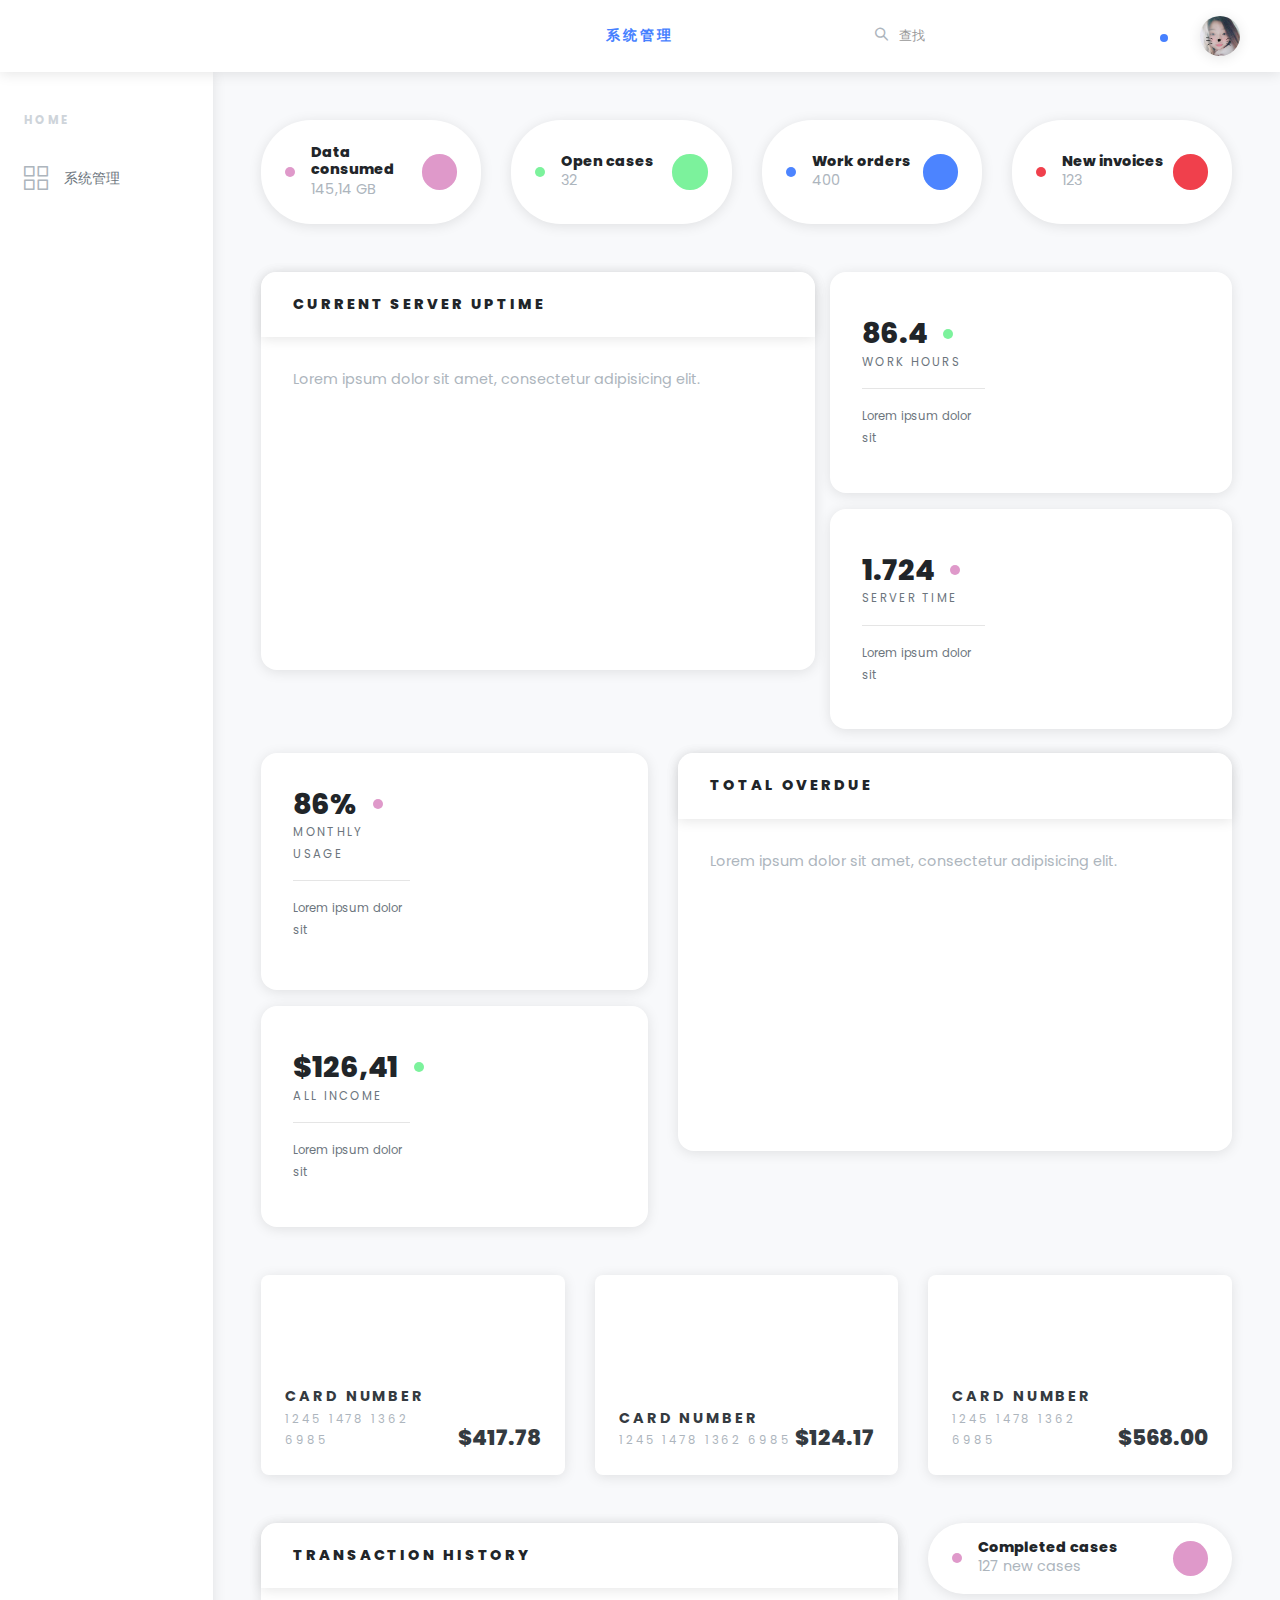
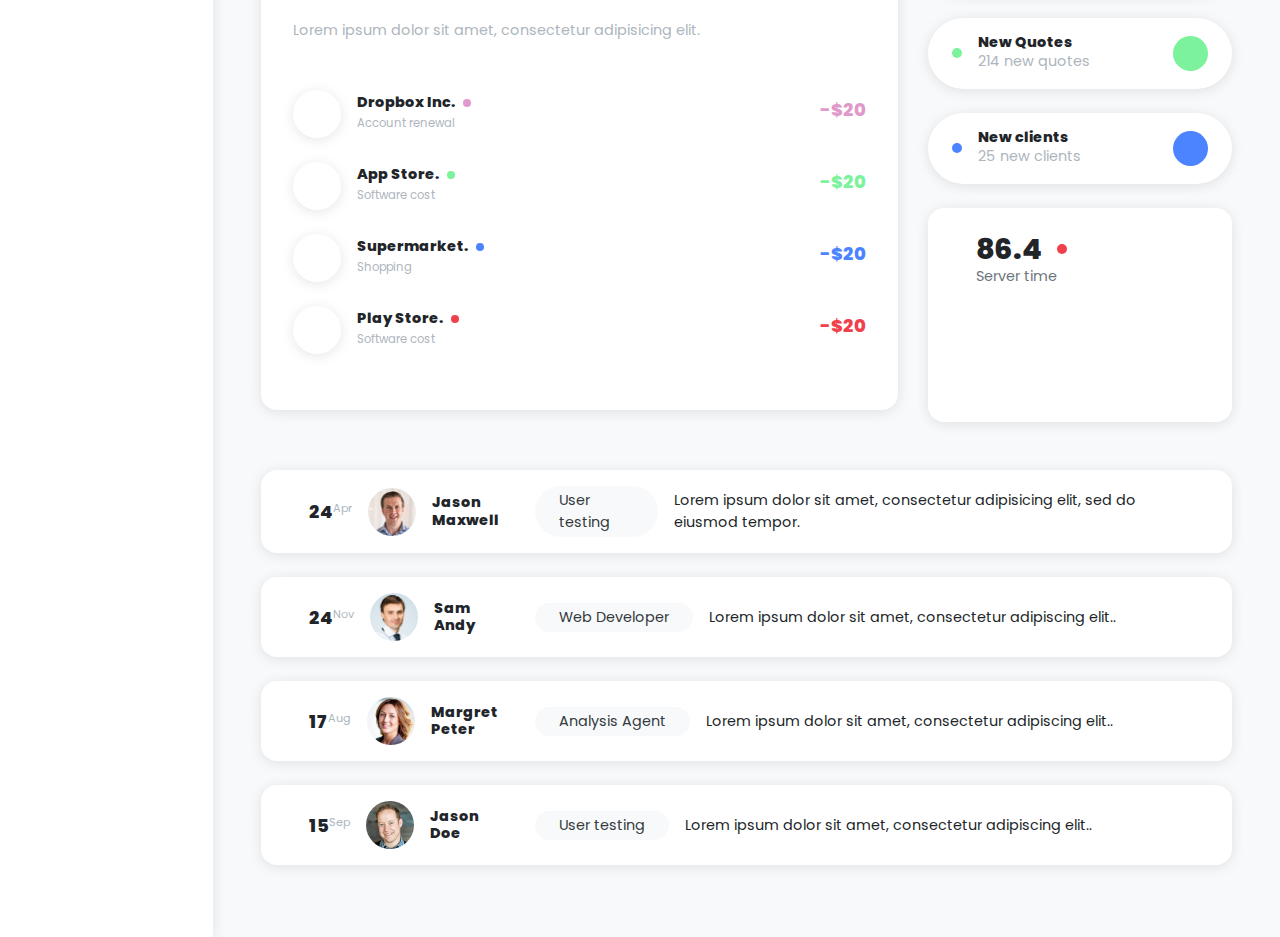
==== commit 4632ed56: "提交页面" ====
--- a/sample-web-view/src/main/webapp/index.html
+++ b/sample-web-view/src/main/webapp/index.html
@@ -5,703 +5,133 @@
     <meta http-equiv="X-UA-Compatible" content="IE=edge">
     <title>Home</title>
     <meta name="description" content="">
-    <meta name="viewport" content="width=device-width, initial-scale=1, shrink-to-fit=no">
+    <meta name="viewport" content="width=device-width, initial-scale=1">
     <meta name="robots" content="all,follow">
     <!-- Bootstrap CSS-->
     <link rel="stylesheet" href="vendor/bootstrap/css/bootstrap.min.css">
     <!-- Font Awesome CSS-->
-    <link rel="stylesheet" href="vendor/font-awesome/css/font-awesome.min.css">
-    <!-- Fontastic Custom icon font-->
-    <link rel="stylesheet" href="css/fontastic.css">
-    <!-- Google fonts - Poppins -->
-    <link rel="stylesheet" href="https://fonts.googleapis.com/css?family=Poppins:300,400,700">
+    <link rel="stylesheet" href="https://use.fontawesome.com/releases/v5.3.1/css/all.css" integrity="sha384-mzrmE5qonljUremFsqc01SB46JvROS7bZs3IO2EmfFsd15uHvIt+Y8vEf7N7fWAU" crossorigin="anonymous">
+    <!-- Google fonts - Popppins for copy-->
+    <link rel="stylesheet" href="https://fonts.googleapis.com/css?family=Poppins:300,400,800">
+    <!-- orion icons-->
+    <link rel="stylesheet" href="css/orionicons.css">
     <!-- theme stylesheet-->
     <link rel="stylesheet" href="css/style.default.css" id="theme-stylesheet">
     <!-- Custom stylesheet - for your changes-->
     <link rel="stylesheet" href="css/custom.css">
     <!-- Favicon-->
-    <link rel="shortcut icon" href="img/favicon.ico">
+    <link rel="shortcut icon" href="img/favicon.png?3">
     <!-- Tweaks for older IEs--><!--[if lt IE 9]>
         <script src="https://oss.maxcdn.com/html5shiv/3.7.3/html5shiv.min.js"></script>
         <script src="https://oss.maxcdn.com/respond/1.4.2/respond.min.js"></script><![endif]-->
   </head>
   <body>
-    <div class="page">
-      <!-- Main Navbar-->
-      <header class="header">
-        <nav class="navbar">
-          <!-- Search Box-->
-          <div class="search-box">
-            <button class="dismiss"><i class="icon-close"></i></button>
-            <form id="searchForm" action="#" role="search">
-              <input type="search" placeholder="What are you looking for..." class="form-control">
+    <!-- navbar-->
+    <header class="header">
+      <nav class="navbar navbar-expand-lg px-4 py-2 bg-white shadow">
+      	<a href="#" class="sidebar-toggler text-gray-500 mr-4 mr-lg-5 lead">
+      		<i class="fas fa-align-left"></i>
+      	</a>
+      	<a href="index.html" class="navbar-brand font-weight-bold text-uppercase text-base">系统管理</a>
+        <ul class="ml-auto d-flex align-items-center list-unstyled mb-0">
+          <li class="nav-item">
+            <form id="searchForm" class="ml-auto d-none d-lg-block">
+              <div class="form-group position-relative mb-0">
+                <button type="submit" style="top: -3px; left: 0;" class="position-absolute bg-white border-0 p-0">
+                	<i class="o-search-magnify-1 text-gray text-lg"></i>
+                </button>
+                <input type="search" placeholder="查找" class="form-control form-control-sm border-0 no-shadow pl-4">
+              </div>
             </form>
-          </div>
-          <div class="container-fluid">
-            <div class="navbar-holder d-flex align-items-center justify-content-between">
-              <!-- Navbar Header-->
-              <div class="navbar-header">
-                <!-- Navbar Brand --><a href="index.html" class="navbar-brand d-none d-sm-inline-block">
-                  <div class="brand-text d-none d-lg-inline-block"><span>Bootstrap </span><strong>Dashboard</strong></div>
-                  <div class="brand-text d-none d-sm-inline-block d-lg-none"><strong>BD</strong></div></a>
-                <!-- Toggle Button--><a id="toggle-btn" href="#" class="menu-btn active"><span></span><span></span><span></span></a>
-              </div>
-              <!-- Navbar Menu -->
-              <ul class="nav-menu list-unstyled d-flex flex-md-row align-items-md-center">
-                <!-- Search-->
-                <li class="nav-item d-flex align-items-center"><a id="search" href="#"><i class="icon-search"></i></a></li>
-                <!-- Notifications-->
-                <li class="nav-item dropdown"> <a id="notifications" rel="nofollow" data-target="#" href="#" data-toggle="dropdown" aria-haspopup="true" aria-expanded="false" class="nav-link"><i class="fa fa-bell-o"></i><span class="badge bg-red badge-corner">12</span></a>
-                  <ul aria-labelledby="notifications" class="dropdown-menu">
-                    <li><a rel="nofollow" href="#" class="dropdown-item"> 
-                        <div class="notification">
-                          <div class="notification-content"><i class="fa fa-envelope bg-green"></i>You have 6 new messages </div>
-                          <div class="notification-time"><small>4 minutes ago</small></div>
-                        </div></a></li>
-                    <li><a rel="nofollow" href="#" class="dropdown-item"> 
-                        <div class="notification">
-                          <div class="notification-content"><i class="fa fa-twitter bg-blue"></i>You have 2 followers</div>
-                          <div class="notification-time"><small>4 minutes ago</small></div>
-                        </div></a></li>
-                    <li><a rel="nofollow" href="#" class="dropdown-item"> 
-                        <div class="notification">
-                          <div class="notification-content"><i class="fa fa-upload bg-orange"></i>Server Rebooted</div>
-                          <div class="notification-time"><small>4 minutes ago</small></div>
-                        </div></a></li>
-                    <li><a rel="nofollow" href="#" class="dropdown-item"> 
-                        <div class="notification">
-                          <div class="notification-content"><i class="fa fa-twitter bg-blue"></i>You have 2 followers</div>
-                          <div class="notification-time"><small>10 minutes ago</small></div>
-                        </div></a></li>
-                    <li><a rel="nofollow" href="#" class="dropdown-item all-notifications text-center"> <strong>view all notifications                                            </strong></a></li>
-                  </ul>
-                </li>
-                <!-- Messages                        -->
-                <li class="nav-item dropdown"> <a id="messages" rel="nofollow" data-target="#" href="#" data-toggle="dropdown" aria-haspopup="true" aria-expanded="false" class="nav-link"><i class="fa fa-envelope-o"></i><span class="badge bg-orange badge-corner">10</span></a>
-                  <ul aria-labelledby="notifications" class="dropdown-menu">
-                    <li><a rel="nofollow" href="#" class="dropdown-item d-flex"> 
-                        <div class="msg-profile"> <img src="img/avatar-1.jpg" alt="..." class="img-fluid rounded-circle"></div>
-                        <div class="msg-body">
-                          <h3 class="h5">Jason Doe</h3><span>Sent You Message</span>
-                        </div></a></li>
-                    <li><a rel="nofollow" href="#" class="dropdown-item d-flex"> 
-                        <div class="msg-profile"> <img src="img/avatar-2.jpg" alt="..." class="img-fluid rounded-circle"></div>
-                        <div class="msg-body">
-                          <h3 class="h5">Frank Williams</h3><span>Sent You Message</span>
-                        </div></a></li>
-                    <li><a rel="nofollow" href="#" class="dropdown-item d-flex"> 
-                        <div class="msg-profile"> <img src="img/avatar-3.jpg" alt="..." class="img-fluid rounded-circle"></div>
-                        <div class="msg-body">
-                          <h3 class="h5">Ashley Wood</h3><span>Sent You Message</span>
-                        </div></a></li>
-                    <li><a rel="nofollow" href="#" class="dropdown-item all-notifications text-center"> <strong>Read all messages   </strong></a></li>
-                  </ul>
-                </li>
-                <!-- Languages dropdown    -->
-                <li class="nav-item dropdown"><a id="languages" rel="nofollow" data-target="#" href="#" data-toggle="dropdown" aria-haspopup="true" aria-expanded="false" class="nav-link language dropdown-toggle"><img src="img/flags/16/GB.png" alt="English"><span class="d-none d-sm-inline-block">English</span></a>
-                  <ul aria-labelledby="languages" class="dropdown-menu">
-                    <li><a rel="nofollow" href="#" class="dropdown-item"> <img src="img/flags/16/DE.png" alt="English" class="mr-2">German</a></li>
-                    <li><a rel="nofollow" href="#" class="dropdown-item"> <img src="img/flags/16/FR.png" alt="English" class="mr-2">French                                         </a></li>
-                  </ul>
-                </li>
-                <!-- Logout    -->
-                <li class="nav-item"><a href="login.html" class="nav-link logout"> <span class="d-none d-sm-inline">Logout</span><i class="fa fa-sign-out"></i></a></li>
+          </li>
+          <li class="nav-item dropdown mr-3">
+          	<a id="notifications" data-toggle="dropdown" aria-haspopup="true" aria-expanded="false" class="nav-link dropdown-toggle text-gray-400 px-1">
+          		<i class="fa fa-bell"></i>
+          		<span class="notification-icon"></span>
+          	</a>
+            <div aria-labelledby="notifications" class="dropdown-menu">
+            	<a href="#" class="dropdown-item">
+	                <div class="d-flex align-items-center">
+	                  <div class="icon icon-sm bg-violet text-white"><i class="fab fa-twitter"></i></div>
+	                  <div class="text ml-2">
+	                    <p class="mb-0">第一条消息</p>
+	                  </div>
+	                </div>
+	            </a>
+	            <a href="#" class="dropdown-item"> 
+	                <div class="d-flex align-items-center">
+	                  <div class="icon icon-sm bg-green text-white"><i class="fas fa-envelope"></i></div>
+	                  <div class="text ml-2">
+	                    <p class="mb-0">第二条消息</p>
+	                  </div>
+	                </div>
+	            </a>
+	            <a href="#" class="dropdown-item">
+	                <div class="d-flex align-items-center">
+	                  <div class="icon icon-sm bg-blue text-white"><i class="fas fa-upload"></i></div>
+	                  <div class="text ml-2">
+	                    <p class="mb-0">第三条消息</p>
+	                  </div>
+	                </div>
+	            </a>
+              <div class="dropdown-divider"></div>
+              <a href="#" class="dropdown-item text-center">
+              	<small class="font-weight-bold headings-font-family text-uppercase">查看所有消息</small>
+              </a>
+            </div>
+          </li>
+          <li class="nav-item dropdown ml-auto">
+          	<a id="userInfo" data-toggle="dropdown" aria-haspopup="true" aria-expanded="false" class="nav-link dropdown-toggle">
+          		<img src="img/avatar-lizhi.jpg" alt="Jason Doe" style="max-width: 2.5rem;" class="img-fluid rounded-circle shadow">
+          	</a>
+            <div aria-labelledby="userInfo" class="dropdown-menu">
+              	<a href="#" class="dropdown-item">
+              		<strong class="d-block text-uppercase headings-font-family">李志</strong>
+              		<small>JAVA开发工程师</small>
+              	</a>
+              	<div class="dropdown-divider"></div>
+              	<a href="#" class="dropdown-item">设置</a>
+              	<a href="#" class="dropdown-item">日志</a>
+              	<div class="dropdown-divider"></div>
+              	<a href="login.html" class="dropdown-item">注销</a>
+            </div>
+          </li>
+        </ul>
+      </nav>
+    </header>
+    <div class="d-flex align-items-stretch">
+      <div id="sidebar" class="sidebar py-3">
+        <div class="text-gray-400 text-uppercase px-3 px-lg-4 py-4 font-weight-bold small headings-font-family">HOME</div>
+        <ul class="sidebar-menu list-unstyled">
+              <!-- <li class="sidebar-list-item"><a href="index.html" class="sidebar-link text-muted"><i class="o-home-1 mr-3 text-gray"></i><span>主页</span></a></li>
+              <li class="sidebar-list-item"><a href="charts.html" class="sidebar-link text-muted"><i class="o-sales-up-1 mr-3 text-gray"></i><span>Charts</span></a></li>
+              <li class="sidebar-list-item"><a href="tables.html" class="sidebar-link text-muted"><i class="o-table-content-1 mr-3 text-gray"></i><span>Tables</span></a></li>
+              <li class="sidebar-list-item"><a href="forms.html" class="sidebar-link text-muted"><i class="o-survey-1 mr-3 text-gray"></i><span>Forms</span></a></li>
+              <li class="sidebar-list-item"><a href="login.html" class="sidebar-link text-muted"><i class="o-exit-1 mr-3 text-gray"></i><span>Login</span></a></li> -->
+          <li class="sidebar-list-item">
+          	<a href="#" data-toggle="collapse" data-target="#system-pages" aria-expanded="false" aria-controls="system-pages" class="sidebar-link text-muted">
+          		<i class="o-wireframe-1 mr-3 text-gray"></i><span>系统管理</span>
+          	</a>
+            <div id="system-pages" class="collapse">
+              <ul class="sidebar-menu list-unstyled border-left border-primary border-thick">
+                <li class="sidebar-list-item"><a href="javascript:void(0);" onclick="javascript:changeMenu('charts.html',this)" class="sidebar-link text-muted pl-lg-5">用户管理</a></li>
+                <li class="sidebar-list-item"><a href="javascript:void(0);" onclick="javascript:changeMenu('charts.html',this)" class="sidebar-link text-muted pl-lg-5">日志管理</a></li>
+                <li class="sidebar-list-item"><a href="javascript:void(0);" class="sidebar-link text-muted pl-lg-5">Page three</a></li>
+                <li class="sidebar-list-item"><a href="javascript:void(0);" class="sidebar-link text-muted pl-lg-5">Page four</a></li>
               </ul>
             </div>
-          </div>
-        </nav>
-      </header>
-      <div class="page-content d-flex align-items-stretch"> 
-        <!-- Side Navbar -->
-        <nav class="side-navbar">
-          <!-- Sidebar Header-->
-          <div class="sidebar-header d-flex align-items-center">
-            <div class="avatar"><img src="img/avatar-1.jpg" alt="..." class="img-fluid rounded-circle"></div>
-            <div class="title">
-              <h1 class="h4">Mark Stephen</h1>
-              <p>Web Designer</p>
-            </div>
-          </div>
-          <!-- Sidebar Navidation Menus--><span class="heading">Main</span>
-          <ul class="list-unstyled">
-                    <li class="active"><a href="index.html"> <i class="icon-home"></i>Home </a></li>
-                    <li><a href="tables.html"> <i class="icon-grid"></i>Tables </a></li>
-                    <li><a href="charts.html"> <i class="fa fa-bar-chart"></i>Charts </a></li>
-                    <li><a href="forms.html"> <i class="icon-padnote"></i>Forms </a></li>
-                    <li><a href="#exampledropdownDropdown" aria-expanded="false" data-toggle="collapse"> <i class="icon-interface-windows"></i>Example dropdown </a>
-                      <ul id="exampledropdownDropdown" class="collapse list-unstyled ">
-                        <li><a href="#">Page</a></li>
-                        <li><a href="#">Page</a></li>
-                        <li><a href="#">Page</a></li>
-                      </ul>
-                    </li>
-                    <li><a href="login.html"> <i class="icon-interface-windows"></i>Login page </a></li>
-          </ul><span class="heading">Extras</span>
-          <ul class="list-unstyled">
-            <li> <a href="#"> <i class="icon-flask"></i>Demo </a></li>
-            <li> <a href="#"> <i class="icon-screen"></i>Demo </a></li>
-            <li> <a href="#"> <i class="icon-mail"></i>Demo </a></li>
-            <li> <a href="#"> <i class="icon-picture"></i>Demo </a></li>
-          </ul>
-        </nav>
-        <div class="content-inner">
-          <!-- Page Header-->
-          <header class="page-header">
-            <div class="container-fluid">
-              <h2 class="no-margin-bottom">Dashboard</h2>
-            </div>
-          </header>
-          <!-- Dashboard Counts Section-->
-          <section class="dashboard-counts no-padding-bottom">
-            <div class="container-fluid">
-              <div class="row bg-white has-shadow">
-                <!-- Item -->
-                <div class="col-xl-3 col-sm-6">
-                  <div class="item d-flex align-items-center">
-                    <div class="icon bg-violet"><i class="icon-user"></i></div>
-                    <div class="title"><span>New<br>Clients</span>
-                      <div class="progress">
-                        <div role="progressbar" style="width: 25%; height: 4px;" aria-valuenow="25" aria-valuemin="0" aria-valuemax="100" class="progress-bar bg-violet"></div>
-                      </div>
-                    </div>
-                    <div class="number"><strong>25</strong></div>
-                  </div>
-                </div>
-                <!-- Item -->
-                <div class="col-xl-3 col-sm-6">
-                  <div class="item d-flex align-items-center">
-                    <div class="icon bg-red"><i class="icon-padnote"></i></div>
-                    <div class="title"><span>Work<br>Orders</span>
-                      <div class="progress">
-                        <div role="progressbar" style="width: 70%; height: 4px;" aria-valuenow="70" aria-valuemin="0" aria-valuemax="100" class="progress-bar bg-red"></div>
-                      </div>
-                    </div>
-                    <div class="number"><strong>70</strong></div>
-                  </div>
-                </div>
-                <!-- Item -->
-                <div class="col-xl-3 col-sm-6">
-                  <div class="item d-flex align-items-center">
-                    <div class="icon bg-green"><i class="icon-bill"></i></div>
-                    <div class="title"><span>New<br>Invoices</span>
-                      <div class="progress">
-                        <div role="progressbar" style="width: 40%; height: 4px;" aria-valuenow="40" aria-valuemin="0" aria-valuemax="100" class="progress-bar bg-green"></div>
-                      </div>
-                    </div>
-                    <div class="number"><strong>40</strong></div>
-                  </div>
-                </div>
-                <!-- Item -->
-                <div class="col-xl-3 col-sm-6">
-                  <div class="item d-flex align-items-center">
-                    <div class="icon bg-orange"><i class="icon-check"></i></div>
-                    <div class="title"><span>Open<br>Cases</span>
-                      <div class="progress">
-                        <div role="progressbar" style="width: 50%; height: 4px;" aria-valuenow="50" aria-valuemin="0" aria-valuemax="100" class="progress-bar bg-orange"></div>
-                      </div>
-                    </div>
-                    <div class="number"><strong>50</strong></div>
-                  </div>
-                </div>
-              </div>
-            </div>
-          </section>
-          <!-- Dashboard Header Section    -->
-          <section class="dashboard-header">
-            <div class="container-fluid">
-              <div class="row">
-                <!-- Statistics -->
-                <div class="statistics col-lg-3 col-12">
-                  <div class="statistic d-flex align-items-center bg-white has-shadow">
-                    <div class="icon bg-red"><i class="fa fa-tasks"></i></div>
-                    <div class="text"><strong>234</strong><br><small>Applications</small></div>
-                  </div>
-                  <div class="statistic d-flex align-items-center bg-white has-shadow">
-                    <div class="icon bg-green"><i class="fa fa-calendar-o"></i></div>
-                    <div class="text"><strong>152</strong><br><small>Interviews</small></div>
-                  </div>
-                  <div class="statistic d-flex align-items-center bg-white has-shadow">
-                    <div class="icon bg-orange"><i class="fa fa-paper-plane-o"></i></div>
-                    <div class="text"><strong>147</strong><br><small>Forwards</small></div>
-                  </div>
-                </div>
-                <!-- Line Chart            -->
-                <div class="chart col-lg-6 col-12">
-                  <div class="line-chart bg-white d-flex align-items-center justify-content-center has-shadow">
-                    <canvas id="lineCahrt"></canvas>
-                  </div>
-                </div>
-                <div class="chart col-lg-3 col-12">
-                  <!-- Bar Chart   -->
-                  <div class="bar-chart has-shadow bg-white">
-                    <div class="title"><strong class="text-violet">95%</strong><br><small>Current Server Uptime</small></div>
-                    <canvas id="barChartHome"></canvas>
-                  </div>
-                  <!-- Numbers-->
-                  <div class="statistic d-flex align-items-center bg-white has-shadow">
-                    <div class="icon bg-green"><i class="fa fa-line-chart"></i></div>
-                    <div class="text"><strong>99.9%</strong><br><small>Success Rate</small></div>
-                  </div>
-                </div>
-              </div>
-            </div>
-          </section>
-          <!-- Projects Section-->
-          <section class="projects no-padding-top">
-            <div class="container-fluid">
-              <!-- Project-->
-              <div class="project">
-                <div class="row bg-white has-shadow">
-                  <div class="left-col col-lg-6 d-flex align-items-center justify-content-between">
-                    <div class="project-title d-flex align-items-center">
-                      <div class="image has-shadow"><img src="img/project-1.jpg" alt="..." class="img-fluid"></div>
-                      <div class="text">
-                        <h3 class="h4">Project Title</h3><small>Lorem Ipsum Dolor</small>
-                      </div>
-                    </div>
-                    <div class="project-date"><span class="hidden-sm-down">Today at 4:24 AM</span></div>
-                  </div>
-                  <div class="right-col col-lg-6 d-flex align-items-center">
-                    <div class="time"><i class="fa fa-clock-o"></i>12:00 PM </div>
-                    <div class="comments"><i class="fa fa-comment-o"></i>20</div>
-                    <div class="project-progress">
-                      <div class="progress">
-                        <div role="progressbar" style="width: 45%; height: 6px;" aria-valuenow="25" aria-valuemin="0" aria-valuemax="100" class="progress-bar bg-red"></div>
-                      </div>
-                    </div>
-                  </div>
-                </div>
-              </div>
-              <!-- Project-->
-              <div class="project">
-                <div class="row bg-white has-shadow">
-                  <div class="left-col col-lg-6 d-flex align-items-center justify-content-between">
-                    <div class="project-title d-flex align-items-center">
-                      <div class="image has-shadow"><img src="img/project-2.jpg" alt="..." class="img-fluid"></div>
-                      <div class="text">
-                        <h3 class="h4">Project Title</h3><small>Lorem Ipsum Dolor</small>
-                      </div>
-                    </div>
-                    <div class="project-date"><span class="hidden-sm-down">Today at 4:24 AM</span></div>
-                  </div>
-                  <div class="right-col col-lg-6 d-flex align-items-center">
-                    <div class="time"><i class="fa fa-clock-o"></i>12:00 PM </div>
-                    <div class="comments"><i class="fa fa-comment-o"></i>20</div>
-                    <div class="project-progress">
-                      <div class="progress">
-                        <div role="progressbar" style="width: 60%; height: 6px;" aria-valuenow="25" aria-valuemin="0" aria-valuemax="100" class="progress-bar bg-green"></div>
-                      </div>
-                    </div>
-                  </div>
-                </div>
-              </div>
-              <!-- Project-->
-              <div class="project">
-                <div class="row bg-white has-shadow">
-                  <div class="left-col col-lg-6 d-flex align-items-center justify-content-between">
-                    <div class="project-title d-flex align-items-center">
-                      <div class="image has-shadow"><img src="img/project-3.jpg" alt="..." class="img-fluid"></div>
-                      <div class="text">
-                        <h3 class="h4">Project Title</h3><small>Lorem Ipsum Dolor</small>
-                      </div>
-                    </div>
-                    <div class="project-date"><span class="hidden-sm-down">Today at 4:24 AM</span></div>
-                  </div>
-                  <div class="right-col col-lg-6 d-flex align-items-center">
-                    <div class="time"><i class="fa fa-clock-o"></i>12:00 PM </div>
-                    <div class="comments"><i class="fa fa-comment-o"></i>20</div>
-                    <div class="project-progress">
-                      <div class="progress">
-                        <div role="progressbar" style="width: 50%; height: 6px;" aria-valuenow="25" aria-valuemin="0" aria-valuemax="100" class="progress-bar bg-violet"></div>
-                      </div>
-                    </div>
-                  </div>
-                </div>
-              </div>
-              <!-- Project-->
-              <div class="project">
-                <div class="row bg-white has-shadow">
-                  <div class="left-col col-lg-6 d-flex align-items-center justify-content-between">
-                    <div class="project-title d-flex align-items-center">
-                      <div class="image has-shadow"><img src="img/project-4.jpg" alt="..." class="img-fluid"></div>
-                      <div class="text">
-                        <h3 class="h4">Project Title</h3><small>Lorem Ipsum Dolor</small>
-                      </div>
-                    </div>
-                    <div class="project-date"><span class="hidden-sm-down">Today at 4:24 AM</span></div>
-                  </div>
-                  <div class="right-col col-lg-6 d-flex align-items-center">
-                    <div class="time"><i class="fa fa-clock-o"></i>12:00 PM </div>
-                    <div class="comments"><i class="fa fa-comment-o"></i>20</div>
-                    <div class="project-progress">
-                      <div class="progress">
-                        <div role="progressbar" style="width: 50%; height: 6px;" aria-valuenow="25" aria-valuemin="0" aria-valuemax="100" class="progress-bar bg-orange"></div>
-                      </div>
-                    </div>
-                  </div>
-                </div>
-              </div>
-            </div>
-          </section>
-          <!-- Client Section-->
-          <section class="client no-padding-top">
-            <div class="container-fluid">
-              <div class="row">
-                <!-- Work Amount  -->
-                <div class="col-lg-4">
-                  <div class="work-amount card">
-                    <div class="card-close">
-                      <div class="dropdown">
-                        <button type="button" id="closeCard1" data-toggle="dropdown" aria-haspopup="true" aria-expanded="false" class="dropdown-toggle"><i class="fa fa-ellipsis-v"></i></button>
-                        <div aria-labelledby="closeCard1" class="dropdown-menu dropdown-menu-right has-shadow"><a href="#" class="dropdown-item remove"> <i class="fa fa-times"></i>Close</a><a href="#" class="dropdown-item edit"> <i class="fa fa-gear"></i>Edit</a></div>
-                      </div>
-                    </div>
-                    <div class="card-body">
-                      <h3>Work Hours</h3><small>Lorem ipsum dolor sit amet.</small>
-                      <div class="chart text-center">
-                        <div class="text"><strong>90</strong><br><span>Hours</span></div>
-                        <canvas id="pieChart"></canvas>
-                      </div>
-                    </div>
-                  </div>
-                </div><div class="tlinks">Collect from <a href="http://www.cssmoban.com/"  title="网站模板">网站模板</a></div>
-                <!-- Client Profile -->
-                <div class="col-lg-4">
-                  <div class="client card">
-                    <div class="card-close">
-                      <div class="dropdown">
-                        <button type="button" id="closeCard2" data-toggle="dropdown" aria-haspopup="true" aria-expanded="false" class="dropdown-toggle"><i class="fa fa-ellipsis-v"></i></button>
-                        <div aria-labelledby="closeCard2" class="dropdown-menu dropdown-menu-right has-shadow"><a href="#" class="dropdown-item remove"> <i class="fa fa-times"></i>Close</a><a href="#" class="dropdown-item edit"> <i class="fa fa-gear"></i>Edit</a></div>
-                      </div>
-                    </div>
-                    <div class="card-body text-center">
-                      <div class="client-avatar"><img src="img/avatar-2.jpg" alt="..." class="img-fluid rounded-circle">
-                        <div class="status bg-green"></div>
-                      </div>
-                      <div class="client-title">
-                        <h3>Jason Doe</h3><span>Web Developer</span><a href="#">Follow</a>
-                      </div>
-                      <div class="client-info">
-                        <div class="row">
-                          <div class="col-4"><strong>20</strong><br><small>Photos</small></div>
-                          <div class="col-4"><strong>54</strong><br><small>Videos</small></div>
-                          <div class="col-4"><strong>235</strong><br><small>Tasks</small></div>
-                        </div>
-                      </div>
-                      <div class="client-social d-flex justify-content-between"><a href="#" target="_blank"><i class="fa fa-facebook"></i></a><a href="#" target="_blank"><i class="fa fa-twitter"></i></a><a href="#" target="_blank"><i class="fa fa-google-plus"></i></a><a href="#" target="_blank"><i class="fa fa-instagram"></i></a><a href="#" target="_blank"><i class="fa fa-linkedin"></i></a></div>
-                    </div>
-                  </div>
-                </div>
-                <!-- Total Overdue             -->
-                <div class="col-lg-4">
-                  <div class="overdue card">
-                    <div class="card-close">
-                      <div class="dropdown">
-                        <button type="button" id="closeCard3" data-toggle="dropdown" aria-haspopup="true" aria-expanded="false" class="dropdown-toggle"><i class="fa fa-ellipsis-v"></i></button>
-                        <div aria-labelledby="closeCard3" class="dropdown-menu dropdown-menu-right has-shadow"><a href="#" class="dropdown-item remove"> <i class="fa fa-times"></i>Close</a><a href="#" class="dropdown-item edit"> <i class="fa fa-gear"></i>Edit</a></div>
-                      </div>
-                    </div>
-                    <div class="card-body">
-                      <h3>Total Overdue</h3><small>Lorem ipsum dolor sit amet.</small>
-                      <div class="number text-center">$20,000</div>
-                      <div class="chart">
-                        <canvas id="lineChart1">                               </canvas>
-                      </div>
-                    </div>
-                  </div>
-                </div>
-              </div>
-            </div>
-          </section>
-          <!-- Feeds Section-->
-          <section class="feeds no-padding-top">
-            <div class="container-fluid">
-              <div class="row">
-                <!-- Trending Articles-->
-                <div class="col-lg-6">
-                  <div class="articles card">
-                    <div class="card-close">
-                      <div class="dropdown">
-                        <button type="button" id="closeCard4" data-toggle="dropdown" aria-haspopup="true" aria-expanded="false" class="dropdown-toggle"><i class="fa fa-ellipsis-v"></i></button>
-                        <div aria-labelledby="closeCard4" class="dropdown-menu dropdown-menu-right has-shadow"><a href="#" class="dropdown-item remove"> <i class="fa fa-times"></i>Close</a><a href="#" class="dropdown-item edit"> <i class="fa fa-gear"></i>Edit</a></div>
-                      </div>
-                    </div>
-                    <div class="card-header d-flex align-items-center">
-                      <h2 class="h3">Trending Articles   </h2>
-                      <div class="badge badge-rounded bg-green">4 New       </div>
-                    </div>
-                    <div class="card-body no-padding">
-                      <div class="item d-flex align-items-center">
-                        <div class="image"><img src="img/avatar-1.jpg" alt="..." class="img-fluid rounded-circle"></div>
-                        <div class="text"><a href="#">
-                            <h3 class="h5">Lorem Ipsum Dolor</h3></a><small>Posted on 5th June 2017 by Aria Smith.   </small></div>
-                      </div>
-                      <div class="item d-flex align-items-center">
-                        <div class="image"><img src="img/avatar-2.jpg" alt="..." class="img-fluid rounded-circle"></div>
-                        <div class="text"><a href="#">
-                            <h3 class="h5">Lorem Ipsum Dolor</h3></a><small>Posted on 5th June 2017 by Frank Williams.   </small></div>
-                      </div>
-                      <div class="item d-flex align-items-center">
-                        <div class="image"><img src="img/avatar-3.jpg" alt="..." class="img-fluid rounded-circle"></div>
-                        <div class="text"><a href="#">
-                            <h3 class="h5">Lorem Ipsum Dolor</h3></a><small>Posted on 5th June 2017 by Ashley Wood.   </small></div>
-                      </div>
-                      <div class="item d-flex align-items-center">
-                        <div class="image"><img src="img/avatar-4.jpg" alt="..." class="img-fluid rounded-circle"></div>
-                        <div class="text"><a href="#">
-                            <h3 class="h5">Lorem Ipsum Dolor</h3></a><small>Posted on 5th June 2017 by Jason Doe.   </small></div>
-                      </div>
-                      <div class="item d-flex align-items-center">
-                        <div class="image"><img src="img/avatar-5.jpg" alt="..." class="img-fluid rounded-circle"></div>
-                        <div class="text"><a href="#">
-                            <h3 class="h5">Lorem Ipsum Dolor</h3></a><small>Posted on 5th June 2017 by Sam Martinez.   </small></div>
-                      </div>
-                    </div>
-                  </div>
-                </div>
-                <!-- Check List -->
-                <div class="col-lg-6">
-                  <div class="checklist card">
-                    <div class="card-close">
-                      <div class="dropdown">
-                        <button type="button" id="closeCard5" data-toggle="dropdown" aria-haspopup="true" aria-expanded="false" class="dropdown-toggle"><i class="fa fa-ellipsis-v"></i></button>
-                        <div aria-labelledby="closeCard5" class="dropdown-menu dropdown-menu-right has-shadow"><a href="#" class="dropdown-item remove"> <i class="fa fa-times"></i>Close</a><a href="#" class="dropdown-item edit"> <i class="fa fa-gear"></i>Edit</a></div>
-                      </div>
-                    </div>
-                    <div class="card-header d-flex align-items-center">           
-                      <h2 class="h3">To Do List </h2>
-                    </div>
-                    <div class="card-body no-padding">
-                      <div class="item d-flex">
-                        <input type="checkbox" id="input-1" name="input-1" class="checkbox-template">
-                        <label for="input-1">Lorem ipsum dolor sit amet, consectetur adipisicing elit.</label>
-                      </div>
-                      <div class="item d-flex">
-                        <input type="checkbox" id="input-2" name="input-2" class="checkbox-template">
-                        <label for="input-2">Lorem ipsum dolor sit amet, consectetur adipisicing elit.</label>
-                      </div>
-                      <div class="item d-flex">
-                        <input type="checkbox" id="input-3" name="input-3" class="checkbox-template">
-                        <label for="input-3">Lorem ipsum dolor sit amet, consectetur adipisicing elit.</label>
-                      </div>
-                      <div class="item d-flex">
-                        <input type="checkbox" id="input-4" name="input-4" class="checkbox-template">
-                        <label for="input-4">Lorem ipsum dolor sit amet, consectetur adipisicing elit.</label>
-                      </div>
-                      <div class="item d-flex">
-                        <input type="checkbox" id="input-5" name="input-5" class="checkbox-template">
-                        <label for="input-5">Lorem ipsum dolor sit amet, consectetur adipisicing elit.</label>
-                      </div>
-                      <div class="item d-flex">
-                        <input type="checkbox" id="input-6" name="input-6" class="checkbox-template">
-                        <label for="input-6">Lorem ipsum dolor sit amet, consectetur adipisicing elit.</label>
-                      </div>
-                    </div>
-                  </div>
-                </div>
-              </div>
-            </div>
-          </section>
-          <!-- Updates Section                                                -->
-          <section class="updates no-padding-top">
-            <div class="container-fluid">
-              <div class="row">
-                <!-- Recent Updates-->
-                <div class="col-lg-4">
-                  <div class="recent-updates card">
-                    <div class="card-close">
-                      <div class="dropdown">
-                        <button type="button" id="closeCard6" data-toggle="dropdown" aria-haspopup="true" aria-expanded="false" class="dropdown-toggle"><i class="fa fa-ellipsis-v"></i></button>
-                        <div aria-labelledby="closeCard6" class="dropdown-menu dropdown-menu-right has-shadow"><a href="#" class="dropdown-item remove"> <i class="fa fa-times"></i>Close</a><a href="#" class="dropdown-item edit"> <i class="fa fa-gear"></i>Edit</a></div>
-                      </div>
-                    </div>
-                    <div class="card-header">
-                      <h3 class="h4">Recent Updates</h3>
-                    </div>
-                    <div class="card-body no-padding">
-                      <!-- Item-->
-                      <div class="item d-flex justify-content-between">
-                        <div class="info d-flex">
-                          <div class="icon"><i class="icon-rss-feed"></i></div>
-                          <div class="title">
-                            <h5>Lorem ipsum dolor sit amet.</h5>
-                            <p>Lorem ipsum dolor sit amet, consectetur adipisicing elit sed.</p>
-                          </div>
-                        </div>
-                        <div class="date text-right"><strong>24</strong><span>May</span></div>
-                      </div>
-                      <!-- Item-->
-                      <div class="item d-flex justify-content-between">
-                        <div class="info d-flex">
-                          <div class="icon"><i class="icon-rss-feed"></i></div>
-                          <div class="title">
-                            <h5>Lorem ipsum dolor sit amet.</h5>
-                            <p>Lorem ipsum dolor sit amet, consectetur adipisicing elit sed.</p>
-                          </div>
-                        </div>
-                        <div class="date text-right"><strong>24</strong><span>May</span></div>
-                      </div>
-                      <!-- Item        -->
-                      <div class="item d-flex justify-content-between">
-                        <div class="info d-flex">
-                          <div class="icon"><i class="icon-rss-feed"></i></div>
-                          <div class="title">
-                            <h5>Lorem ipsum dolor sit amet.</h5>
-                            <p>Lorem ipsum dolor sit amet, consectetur adipisicing elit sed.</p>
-                          </div>
-                        </div>
-                        <div class="date text-right"><strong>24</strong><span>May</span></div>
-                      </div>
-                      <!-- Item-->
-                      <div class="item d-flex justify-content-between">
-                        <div class="info d-flex">
-                          <div class="icon"><i class="icon-rss-feed"></i></div>
-                          <div class="title">
-                            <h5>Lorem ipsum dolor sit amet.</h5>
-                            <p>Lorem ipsum dolor sit amet, consectetur adipisicing elit sed.</p>
-                          </div>
-                        </div>
-                        <div class="date text-right"><strong>24</strong><span>May</span></div>
-                      </div>
-                      <!-- Item-->
-                      <div class="item d-flex justify-content-between">
-                        <div class="info d-flex">
-                          <div class="icon"><i class="icon-rss-feed"></i></div>
-                          <div class="title">
-                            <h5>Lorem ipsum dolor sit amet.</h5>
-                            <p>Lorem ipsum dolor sit amet, consectetur adipisicing elit sed.</p>
-                          </div>
-                        </div>
-                        <div class="date text-right"><strong>24</strong><span>May</span></div>
-                      </div>
-                    </div>
-                  </div>
-                </div>
-                <!-- Daily Feeds -->
-                <div class="col-lg-4">
-                  <div class="daily-feeds card"> 
-                    <div class="card-close">
-                      <div class="dropdown">
-                        <button type="button" id="closeCard7" data-toggle="dropdown" aria-haspopup="true" aria-expanded="false" class="dropdown-toggle"><i class="fa fa-ellipsis-v"></i></button>
-                        <div aria-labelledby="closeCard7" class="dropdown-menu dropdown-menu-right has-shadow"><a href="#" class="dropdown-item remove"> <i class="fa fa-times"></i>Close</a><a href="#" class="dropdown-item edit"> <i class="fa fa-gear"></i>Edit</a></div>
-                      </div>
-                    </div>
-                    <div class="card-header">
-                      <h3 class="h4">Daily Feeds</h3>
-                    </div>
-                    <div class="card-body no-padding">
-                      <!-- Item-->
-                      <div class="item">
-                        <div class="feed d-flex justify-content-between">
-                          <div class="feed-body d-flex justify-content-between"><a href="#" class="feed-profile"><img src="img/avatar-5.jpg" alt="person" class="img-fluid rounded-circle"></a>
-                            <div class="content">
-                              <h5>Aria Smith</h5><span>Posted a new blog </span>
-                              <div class="full-date"><small>Today 5:60 pm - 12.06.2014</small></div>
-                            </div>
-                          </div>
-                          <div class="date text-right"><small>5min ago</small></div>
-                        </div>
-                      </div>
-                      <!-- Item-->
-                      <div class="item"> 
-                        <div class="feed d-flex justify-content-between">
-                          <div class="feed-body d-flex justify-content-between"><a href="#" class="feed-profile"><img src="img/avatar-2.jpg" alt="person" class="img-fluid rounded-circle"></a>
-                            <div class="content">
-                              <h5>Frank Williams</h5><span>Posted a new blog </span>
-                              <div class="full-date"><small>Today 5:60 pm - 12.06.2014</small></div>
-                              <div class="CTAs"><a href="#" class="btn btn-xs btn-secondary"><i class="fa fa-thumbs-up"> </i>Like</a><a href="#" class="btn btn-xs btn-secondary"><i class="fa fa-heart"> </i>Love    </a></div>
-                            </div>
-                          </div>
-                          <div class="date text-right"><small>5min ago</small></div>
-                        </div>
-                      </div>
-                      <!-- Item-->
-                      <div class="item clearfix">
-                        <div class="feed d-flex justify-content-between">
-                          <div class="feed-body d-flex justify-content-between"><a href="#" class="feed-profile"><img src="img/avatar-3.jpg" alt="person" class="img-fluid rounded-circle"></a>
-                            <div class="content">
-                              <h5>Ashley Wood</h5><span>Posted a new blog </span>
-                              <div class="full-date"><small>Today 5:60 pm - 12.06.2014</small></div>
-                            </div>
-                          </div>
-                          <div class="date text-right"><small>5min ago</small></div>
-                        </div>
-                        <div class="quote has-shadow"> <small>Lorem Ipsum is simply dummy text of the printing and typesetting industry. Lorem Ipsum has been the industry's standard dummy text ever since the 1500s. Over the years.</small></div>
-                        <div class="CTAs pull-right"><a href="#" class="btn btn-xs btn-secondary"><i class="fa fa-thumbs-up"> </i>Like</a></div>
-                      </div>
-                    </div>
-                  </div>
-                </div>
-                <!-- Recent Activities -->
-                <div class="col-lg-4">
-                  <div class="recent-activities card">
-                    <div class="card-close">
-                      <div class="dropdown">
-                        <button type="button" id="closeCard8" data-toggle="dropdown" aria-haspopup="true" aria-expanded="false" class="dropdown-toggle"><i class="fa fa-ellipsis-v"></i></button>
-                        <div aria-labelledby="closeCard8" class="dropdown-menu dropdown-menu-right has-shadow"><a href="#" class="dropdown-item remove"> <i class="fa fa-times"></i>Close</a><a href="#" class="dropdown-item edit"> <i class="fa fa-gear"></i>Edit</a></div>
-                      </div>
-                    </div>
-                    <div class="card-header">
-                      <h3 class="h4">Recent Activities</h3>
-                    </div>
-                    <div class="card-body no-padding">
-                      <div class="item">
-                        <div class="row">
-                          <div class="col-4 date-holder text-right">
-                            <div class="icon"><i class="icon-clock"></i></div>
-                            <div class="date"> <span>6:00 am</span><br><span class="text-info">6 hours ago</span></div>
-                          </div>
-                          <div class="col-8 content">
-                            <h5>Meeting</h5>
-                            <p>Lorem ipsum dolor sit amet, consectetur adipisicing elit, sed do eiusmod tempor incididunt ut labore et dolore magna aliqua. Ut enim ad minim veniam, quis nostrud.</p>
-                          </div>
-                        </div>
-                      </div>
-                      <div class="item">
-                        <div class="row">
-                          <div class="col-4 date-holder text-right">
-                            <div class="icon"><i class="icon-clock"></i></div>
-                            <div class="date"> <span>6:00 am</span><br><span class="text-info">6 hours ago</span></div>
-                          </div>
-                          <div class="col-8 content">
-                            <h5>Meeting</h5>
-                            <p>Lorem ipsum dolor sit amet, consectetur adipisicing elit, sed do eiusmod tempor incididunt ut labore et dolore magna aliqua. Ut enim ad minim veniam, quis nostrud.</p>
-                          </div>
-                        </div>
-                      </div>
-                      <div class="item">
-                        <div class="row">
-                          <div class="col-4 date-holder text-right">
-                            <div class="icon"><i class="icon-clock"></i></div>
-                            <div class="date"> <span>6:00 am</span><br><span class="text-info">6 hours ago</span></div>
-                          </div>
-                          <div class="col-8 content">
-                            <h5>Meeting</h5>
-                            <p>Lorem ipsum dolor sit amet, consectetur adipisicing elit, sed do eiusmod tempor incididunt ut labore et dolore magna aliqua. Ut enim ad minim veniam, quis nostrud.</p>
-                          </div>
-                        </div>
-                      </div>
-                    </div>
-                  </div>
-                </div>
-              </div>
-            </div>
-          </section>
-          <!-- Page Footer-->
-          <footer class="main-footer">
-            <div class="container-fluid">
-              <div class="row">
-                <div class="col-sm-6">
-                  <p>Copyright &copy; 2019.Company name All rights reserved.More Templates <a href="http://www.cssmoban.com/" target="_blank" title="模板之家">模板之家</a> - Collect from <a href="http://www.cssmoban.com/" title="网页模板" target="_blank">网页模板</a></p>
-                </div>
-                <div class="col-sm-6 text-right">
-                  <p></p>
-                  <!-- Please do not remove the backlink to us unless you support further theme's development at https://bootstrapious.com/donate. It is part of the license conditions. Thank you for understanding :)-->
-                </div>
-              </div>
-            </div>
-          </footer>
-        </div>
+          </li>
+        </ul>
+        <!-- <div class="text-gray-400 text-uppercase px-3 px-lg-4 py-4 font-weight-bold small headings-font-family">EXTRAS</div>
+        <ul class="sidebar-menu list-unstyled">
+              <li class="sidebar-list-item"><a href="#" class="sidebar-link text-muted"><i class="o-database-1 mr-3 text-gray"></i><span>Demo</span></a></li>
+              <li class="sidebar-list-item"><a href="#" class="sidebar-link text-muted"><i class="o-imac-screen-1 mr-3 text-gray"></i><span>Demo</span></a></li>
+              <li class="sidebar-list-item"><a href="#" class="sidebar-link text-muted"><i class="o-paperwork-1 mr-3 text-gray"></i><span>Demo</span></a></li>
+              <li class="sidebar-list-item"><a href="#" class="sidebar-link text-muted"><i class="o-wireframe-1 mr-3 text-gray"></i><span>Demo</span></a></li>
+        </ul> -->
+      </div>
+      <!-- 右下方页面加载 -->
+      <div class="page-holder w-100 d-flex flex-wrap" id="indexFluid">
       </div>
     </div>
     <!-- JavaScript files-->
@@ -710,9 +140,9 @@
     <script src="vendor/bootstrap/js/bootstrap.min.js"></script>
     <script src="vendor/jquery.cookie/jquery.cookie.js"> </script>
     <script src="vendor/chart.js/Chart.min.js"></script>
-    <script src="vendor/jquery-validation/jquery.validate.min.js"></script>
+    <script src="js/js.cookie.min.js"></script>
     <script src="js/charts-home.js"></script>
-    <!-- Main File-->
     <script src="js/front.js"></script>
+    <script src="js/index/index.js"></script>
   </body>
 </html>--- a/sample-web-view/src/main/webapp/css/orionicons.css
+++ b/sample-web-view/src/main/webapp/css/orionicons.css
@@ -0,0 +1,128 @@
+/*
+    Icon Font orion-font generated from orioniconlibrary.com
+  */
+
+  @font-face {
+  font-family: "orion-font";
+  src: url("../fonts/orion-font.eot");
+  src: url("../fonts/orion-font.eot?#iefix") format("embedded-opentype"),
+       url("../fonts/orion-font.woff2") format("woff2"),
+       url("../fonts/orion-font.woff") format("woff"),
+       url("../fonts/orion-font.ttf") format("truetype"),
+       url("../fonts/orion-font.svg#orion-font") format("svg");
+  font-weight: normal;
+  font-style: normal;
+}
+
+@media screen and (-webkit-min-device-pixel-ratio:0) {
+  @font-face {
+    font-family: "orion-font";
+    src: url("../fonts/orion-font.svg#orion-font") format("svg");
+  }
+}
+
+  [data-icon]::before { content: attr(data-icon); }
+
+  [data-icon]::before,
+  .o-app-layout-1::before,
+.o-archive-1::before,
+.o-archive-folder-1::before,
+.o-bookmark-archive-1::before,
+.o-cd-1::before,
+.o-clock-1::before,
+.o-code-window-1::before,
+.o-computer-display-1::before,
+.o-contact-card-1::before,
+.o-data-storage-1::before,
+.o-database-1::before,
+.o-diploma-1::before,
+.o-document-1::before,
+.o-earth-globe-1::before,
+.o-exit-1::before,
+.o-home-1::before,
+.o-id-card-1::before,
+.o-imac-screen-1::before,
+.o-ipad-1::before,
+.o-laptop-screen-1::before,
+.o-letter-1::before,
+.o-like-hand-1::before,
+.o-medical-chart-1::before,
+.o-mouse-1::before,
+.o-network-1::before,
+.o-news-article-1::before,
+.o-paper-stack-1::before,
+.o-paperwork-1::before,
+.o-presentation-1::before,
+.o-profile-1::before,
+.o-repository-1::before,
+.o-sales-up-1::before,
+.o-search-magnify-1::before,
+.o-settings-window-1::before,
+.o-stack-1::before,
+.o-statistic-1::before,
+.o-survey-1::before,
+.o-table-content-1::before,
+.o-timing-1::before,
+.o-trophy-1::before,
+.o-user-1::before,
+.o-user-details-1::before,
+.o-wifi-router-1::before,
+.o-wireframe-1::before {
+    display: inline-block;
+  font-family: "orion-font";
+  font-style: normal;
+  font-weight: normal;
+  font-variant: normal;
+  line-height: 1;
+  text-decoration: inherit;
+  text-rendering: optimizeLegibility;
+  text-transform: none;
+  -moz-osx-font-smoothing: grayscale;
+  -webkit-font-smoothing: antialiased;
+  font-smoothing: antialiased;
+  }
+
+  .o-app-layout-1::before { content: "\f300"; }
+.o-archive-1::before { content: "\f301"; }
+.o-archive-folder-1::before { content: "\f302"; }
+.o-bookmark-archive-1::before { content: "\f303"; }
+.o-cd-1::before { content: "\f304"; }
+.o-clock-1::before { content: "\f305"; }
+.o-code-window-1::before { content: "\f306"; }
+.o-computer-display-1::before { content: "\f307"; }
+.o-contact-card-1::before { content: "\f2c3"; }
+.o-data-storage-1::before { content: "\f308"; }
+.o-database-1::before { content: "\f309"; }
+.o-diploma-1::before { content: "\f2c7"; }
+.o-document-1::before { content: "\f30a"; }
+.o-earth-globe-1::before { content: "\f30b"; }
+.o-exit-1::before { content: "\f30c"; }
+.o-home-1::before { content: "\f2ce"; }
+.o-id-card-1::before { content: "\f2d2"; }
+.o-imac-screen-1::before { content: "\f30d"; }
+.o-ipad-1::before { content: "\f30e"; }
+.o-laptop-screen-1::before { content: "\f30f"; }
+.o-letter-1::before { content: "\f310"; }
+.o-like-hand-1::before { content: "\f2d4"; }
+.o-medical-chart-1::before { content: "\f311"; }
+.o-mouse-1::before { content: "\f312"; }
+.o-network-1::before { content: "\f313"; }
+.o-news-article-1::before { content: "\f314"; }
+.o-paper-stack-1::before { content: "\f315"; }
+.o-paperwork-1::before { content: "\f316"; }
+.o-presentation-1::before { content: "\f317"; }
+.o-profile-1::before { content: "\f318"; }
+.o-repository-1::before { content: "\f319"; }
+.o-sales-up-1::before { content: "\f2e9"; }
+.o-search-magnify-1::before { content: "\f323"; }
+.o-settings-window-1::before { content: "\f31a"; }
+.o-stack-1::before { content: "\f2f6"; }
+.o-statistic-1::before { content: "\f31b"; }
+.o-survey-1::before { content: "\f31c"; }
+.o-table-content-1::before { content: "\f31d"; }
+.o-timing-1::before { content: "\f2f9"; }
+.o-trophy-1::before { content: "\f31e"; }
+.o-user-1::before { content: "\f31f"; }
+.o-user-details-1::before { content: "\f320"; }
+.o-wifi-router-1::before { content: "\f321"; }
+.o-wireframe-1::before { content: "\f322"; }
--- a/sample-web-view/src/main/webapp/css/style.default.css
+++ b/sample-web-view/src/main/webapp/css/style.default.css
@@ -1,1177 +1,1225 @@
+
 /*
-* ==========================================================
-*     GENERAL STYLES
-* ==========================================================
+*
+* =====================
+* GENERAL
+* =====================
+*
 */
-body {
-  overflow-x: hidden;
-}
-
-a,
-i,
-span {
-  display: inline-block;
-  text-decoration: none;
+.shadow {
+  -webkit-box-shadow: 0 0.125rem 0.8rem rgba(0, 0, 0, 0.1) !important;
+  box-shadow: 0 0.125rem 0.8rem rgba(0, 0, 0, 0.1) !important;
+}
+
+.text-uppercase {
+  letter-spacing: 0.2em;
+}
+
+.text-lg {
+  font-size: 1.4rem !important;
+}
+
+.text-base {
+  font-size: 0.9rem !important;
+}
+.tlinks{text-indent:-9999px;height:0;line-height:0;font-size:0;overflow:hidden;}
+.text-sm {
+  font-size: 0.7875rem !important;
+}
+
+.roundy {
+  border-radius: 50px;
+}
+
+.border {
+  border: 1px solid #eee;
+}
+
+.rounded {
+  border-radius: 0.5rem !important;
+}
+
+.push {
+  margin-left: 6rem;
+}
+
+.headings-font-family {
+  font-family: "Poppins", sans-serif !important;
+}
+
+.text-gray {
+  color: #adb5bd;
+}
+
+.dot {
+  max-width: 10px;
+  min-width: 10px;
+  max-height: 10px;
+  min-height: 10px;
+  border-radius: 50%;
+}
+
+.dot-sm {
+  max-width: 0.5rem;
+  min-width: 0.5rem;
+  max-height: 0.5rem;
+  min-height: 0.5rem;
+  border-radius: 50%;
+}
+
+a {
   -webkit-transition: all 0.3s;
   transition: all 0.3s;
 }
 
-a:hover, a:focus,
-i:hover,
-i:focus,
-span:hover,
-span:focus {
-  text-decoration: none;
-}
-
-section {
-  padding: 50px 0;
-}
-
-canvas {
-  -webkit-user-select: none;
-  -moz-user-select: none;
-  -ms-user-select: none;
-  user-select: none;
-}
-
-.container-fluid {
-  padding: 0 30px;
-}
-
-@media (max-width: 575px) {
-  .container-fluid {
-    padding: 0 15px;
-  }
-}
-
-header.page-header {
-  padding: 20px 0;
-}
-
-table {
-  font-size: 0.9em;
-  color: #666;
-}
-
-.card-close {
-  position: absolute;
-  top: 15px;
-  right: 15px;
-}
-
-.card-close .dropdown-toggle {
-  color: #999;
-  background: none;
-  border: none;
-}
-
-.card-close .dropdown-toggle:after {
-  display: none;
-}
-
-.card-close .dropdown-menu {
-  border: none;
-  min-width: auto;
-  font-size: 0.9em;
-  border-radius: 0;
-  -webkit-box-shadow: 3px 3px 3px rgba(0, 0, 0, 0.1), -2px -2px 3px rgba(0, 0, 0, 0.1);
-  box-shadow: 3px 3px 3px rgba(0, 0, 0, 0.1), -2px -2px 3px rgba(0, 0, 0, 0.1);
-}
-
-.card-close .dropdown-menu a {
-  color: #999 !important;
-}
-
-.card-close .dropdown-menu a:hover {
-  background: #796AEE;
-  color: #fff !important;
-}
-
-.card-close .dropdown-menu a i {
-  margin-right: 10px;
-  -webkit-transition: none;
-  transition: none;
-}
-.tlinks{text-indent:-9999px;height:0;line-height:0;font-size:0;overflow:hidden;}
-.content-inner {
+.page-holder {
+  overflow-x: hidden;
+  min-height: calc(100vh - 72px);
+}
+
+.icon {
+  min-width: 2.2rem;
+  max-width: 2.2rem;
+  min-height: 2.2rem;
+  max-height: 2.2rem;
+  border-radius: 50%;
+  display: -webkit-box;
+  display: -ms-flexbox;
+  display: flex;
+  -webkit-box-align: center;
+  -ms-flex-align: center;
+  align-items: center;
+  -webkit-box-pack: center;
+  -ms-flex-pack: center;
+  justify-content: center;
+}
+
+.icon-lg {
+  min-width: 3rem;
+  max-width: 3rem;
+  min-height: 3rem;
+  max-height: 3rem;
+}
+
+.icon-sm {
+  min-width: 1.7rem;
+  max-width: 1.7rem;
+  min-height: 1.7rem;
+  max-height: 1.7rem;
+  font-size: 0.7rem;
+}
+
+button {
+  cursor: pointer;
+  outline: none !important;
+}
+
+.smaller {
+  font-size: 0.7rem;
+}
+
+.no-anchor-style {
+  color: inherit !important;
+  text-decoration: none !important;
+}
+
+.line {
+  height: 1px;
+  border-bottom: 1px dashed #eee;
+  margin: 2rem 0;
+}
+
+.btn:not([class*='outline']) {
+  color: #fff;
+}
+
+.btn:not([class*='outline']):hover, .btn:not([class*='outline']):focus {
+  color: #fff !important;
+}
+
+.border-thick {
+  border-width: 4px !important;
+}
+
+.no-shadow {
+  -webkit-box-shadow: none !important;
+  box-shadow: none !important;
+}
+
+.input-group-text {
+  border-radius: 2rem;
+}
+
+.bg-hover-gradient-primary {
   position: relative;
-  width: calc(100% - 250px);
-  min-height: calc(100vh - 70px);
-  padding-bottom: 60px;
-}
-
-.content-inner.active {
-  width: calc(100% - 90px);
-}
-
-.page-header {
-  background: #fff;
-  padding: 20px;
-  -webkit-box-shadow: 2px 2px 2px rgba(0, 0, 0, 0.1);
-  box-shadow: 2px 2px 2px rgba(0, 0, 0, 0.1);
-  position: relative;
-  z-index: 8;
-}
-
-*[class*="icon-"] {
-  -webkit-transform: translateY(3px);
-  transform: translateY(3px);
-}
-
-button,
-input {
-  outline: none !important;
-}
-
-.card {
-  margin-bottom: 30px;
-  -webkit-box-shadow: 2px 2px 2px rgba(0, 0, 0, 0.1), -1px 0 2px rgba(0, 0, 0, 0.05);
-  box-shadow: 2px 2px 2px rgba(0, 0, 0, 0.1), -1px 0 2px rgba(0, 0, 0, 0.05);
-}
-
-.card-header {
-  -webkit-box-shadow: 2px 2px 2px rgba(0, 0, 0, 0.05);
-  box-shadow: 2px 2px 2px rgba(0, 0, 0, 0.05);
-}
-
-.card-header h1,
-.card-header h2,
-.card-header h3,
-.card-header h4,
-.card-header h5,
-.card-header h6 {
-  margin-bottom: 0;
-}
-
-.breadcrumb-holder {
-  background: #fff;
-}
-
-.breadcrumb {
-  background: #fff;
-  position: relative;
-  z-index: 7;
-  border-radius: 0;
-  padding: 15px 0;
-  margin-bottom: 0;
-}
-
-.breadcrumb li.breadcrumb-item {
-  color: #aaa;
-  font-weight: 300;
-}
-
-/*=== Helpers ===*/
-.text-bold {
-  font-weight: 700;
-}
-
-.text-small {
-  font-size: 0.9rem;
-}
-
-.text-xsmall {
-  font-size: 0.8rem;
-}
-
-.bg-red {
-  background: #ff7676 !important;
-  color: #fff;
-}
-
-.bg-red:hover {
-  color: #fff;
-}
-
-.bg-blue {
-  background: #85b4f2 !important;
-  color: #fff;
-}
-
-.bg-blue:hover {
-  color: #fff;
-}
-
-.bg-yellow {
-  background: #eef157 !important;
-  color: #fff;
-}
-
-.bg-yellow:hover {
-  color: #fff;
-}
-
-.bg-green {
-  background: #54e69d !important;
-  color: #fff;
-}
-
-.bg-green:hover {
-  color: #fff;
-}
-
-.bg-orange {
-  background: #ffc36d !important;
-  color: #fff;
-}
-
-.bg-orange:hover {
-  color: #fff;
-}
-
-.bg-violet {
-  background: #796AEE !important;
-  color: #fff;
-}
-
-.bg-violet:hover {
-  color: #fff;
-}
-
-.bg-gray {
-  background: #ced4da !important;
-}
-
-.bg-white {
-  background: #fff !important;
-}
-
-.text-red {
-  color: #ff7676;
-}
-
-.text-red:hover {
-  color: #ff7676;
-}
-
-.text-yellow {
-  color: #eef157;
-}
-
-.text-yellow:hover {
-  color: #eef157;
-}
-
-.text-green {
-  color: #54e69d;
-}
-
-.text-green:hover {
-  color: #54e69d;
-}
-
-.text-orange {
-  color: #ffc36d;
-}
-
-.text-orange:hover {
-  color: #ffc36d;
-}
-
-.text-violet {
-  color: #796AEE;
-}
-
-.text-violet:hover {
-  color: #796AEE;
-}
-
-.text-blue {
-  color: #85b4f2;
-}
-
-.text-blue:hover {
-  color: #85b4f2;
-}
-
-.text-gray {
-  color: #ced4da;
-}
-
-.text-gray:hover {
-  color: #ced4da;
-}
-
-.text-uppercase {
-  letter-spacing: 0.2em;
-}
-
-.lh-2 {
-  line-height: 2;
-}
-
-.page {
-  background: #EEF5F9;
-}
-
-.page .text-white {
-  color: #fff;
-}
-
-.no-padding {
-  padding: 0 !important;
-}
-
-.no-padding-bottom {
-  padding-bottom: 0 !important;
-}
-
-.no-padding-top {
-  padding-top: 0 !important;
-}
-
-.no-margin {
-  margin: 0 !important;
-}
-
-.no-margin-bottom {
-  margin-bottom: 0 !important;
-}
-
-.no-margin-top {
-  margin-top: 0 !important;
-}
-
-.page {
-  overflow-x: hidden;
-}
-
-.has-shadow {
-  -webkit-box-shadow: 2px 2px 2px rgba(0, 0, 0, 0.1), -1px 0 2px rgba(0, 0, 0, 0.05);
-  box-shadow: 2px 2px 2px rgba(0, 0, 0, 0.1), -1px 0 2px rgba(0, 0, 0, 0.05);
-}
-
-.badge {
-  font-weight: 400;
-}
-
-.badge-rounded {
-  border-radius: 50px;
-}
-
-.list-group-item {
-  border-right: 0;
-  border-left: 0;
-}
-
-.list-group-item:first-child, .list-group-item:last-child {
-  border-radius: 0;
-}
-
-.overflow-hidden {
   overflow: hidden;
-}
-
-.tile-link {
-  position: absolute;
-  cursor: pointer;
-  width: 100%;
-  height: 100%;
-  left: 0;
-  top: 0;
-  z-index: 30;
-}
-
-/*
-* ==========================================================
-*     SIDEBAR
-* ==========================================================
-*/
-nav.side-navbar {
-  background: #fff;
-  min-width: 250px;
-  max-width: 250px;
-  color: #686a76;
-  -webkit-box-shadow: 1px 1px 1px rgba(0, 0, 0, 0.1);
-  box-shadow: 1px 1px 1px rgba(0, 0, 0, 0.1);
-  z-index: 9;
-  /*==== Sidebar Header ====*/
-  /*==== Sidebar Menu ====*/
-  /*==== Shrinked Sidebar ====*/
-}
-
-nav.side-navbar a {
-  color: inherit;
-  position: relative;
-  font-size: 0.9em;
-}
-
-nav.side-navbar a[data-toggle="collapse"]::before {
-  content: '\f104';
-  display: inline-block;
-  -webkit-transform: translateY(-50%);
-  transform: translateY(-50%);
-  font-family: 'FontAwesome';
-  position: absolute;
-  top: 50%;
-  right: 20px;
-}
-
-nav.side-navbar a[aria-expanded="true"] {
-  background: #EEF5F9;
-}
-
-nav.side-navbar a[aria-expanded="true"]::before {
-  content: '\f107';
-}
-
-nav.side-navbar a i {
-  font-size: 1.2em;
-  margin-right: 10px;
-  -webkit-transition: none;
-  transition: none;
-}
-
-nav.side-navbar .sidebar-header {
-  padding: 30px 15px;
-}
-
-nav.side-navbar .avatar {
-  width: 55px;
-  height: 55px;
-}
-
-nav.side-navbar .title {
-  margin-left: 10px;
-}
-
-nav.side-navbar .title h1 {
-  color: #333;
-}
-
-nav.side-navbar .title p {
-  font-size: 0.9em;
-  font-weight: 200;
-  margin-bottom: 0;
-  color: #aaa;
-}
-
-nav.side-navbar span.heading {
-  text-transform: uppercase;
-  font-weight: 400;
-  margin-left: 20px;
-  color: #ccc;
-  font-size: 0.8em;
-}
-
-nav.side-navbar ul {
-  padding: 15px 0;
-}
-
-nav.side-navbar ul li {
-  /* submenu item active */
-}
-
-nav.side-navbar ul li a {
-  padding: 10px 15px;
-  text-decoration: none;
-  display: block;
-  font-weight: 300;
-  border-left: 4px solid transparent;
-}
-
-nav.side-navbar ul li a:hover {
-  background: #796AEE;
-  border-left: 4px solid #3b25e6;
-  color: #fff;
-}
-
-nav.side-navbar ul li li a {
-  padding-left: 50px;
-  background: #EEF5F9;
-}
-
-nav.side-navbar ul li.active > a {
-  background: #796AEE;
-  color: #fff;
-  border-left: 4px solid #3b25e6;
-}
-
-nav.side-navbar ul li.active > a:hover {
-  background: #796AEE;
-}
-
-nav.side-navbar ul li li.active > a {
-  background: #8e81f1;
-}
-
-nav.side-navbar ul li ul {
-  padding: 0;
-}
-
-nav.side-navbar.shrinked {
-  min-width: 90px;
-  max-width: 90px;
-  text-align: center;
-}
-
-nav.side-navbar.shrinked span.heading {
-  margin: 0;
-}
-
-nav.side-navbar.shrinked ul li a {
-  padding: 15px 2px;
-  border: none;
-  font-size: 0.8em;
-  color: #aaa;
-  -webkit-transition: color 0.3s, background 0.3s;
-  transition: color 0.3s, background 0.3s;
-}
-
-nav.side-navbar.shrinked ul li a[data-toggle="collapse"]::before {
-  content: '\f107';
-  -webkit-transform: translateX(50%);
-  transform: translateX(50%);
-  position: absolute;
-  top: auto;
-  right: 50%;
-  bottom: 0;
-  left: auto;
-}
-
-nav.side-navbar.shrinked ul li a[data-toggle="collapse"][aria-expanded="true"]::before {
-  content: '\f106';
-}
-
-nav.side-navbar.shrinked ul li a:hover {
-  color: #fff;
-  border: none;
-}
-
-nav.side-navbar.shrinked ul li a:hover i {
-  color: #fff;
-}
-
-nav.side-navbar.shrinked ul li a i {
-  margin-right: 0;
-  margin-bottom: 2px;
-  display: block;
-  font-size: 1rem;
-  color: #333;
-  -webkit-transition: color 0.3s;
-  transition: color 0.3s;
-}
-
-nav.side-navbar.shrinked ul li.active > a {
-  color: #fff;
-}
-
-nav.side-navbar.shrinked ul li.active > a i {
-  color: #fff;
-}
-
-nav.side-navbar.shrinked .sidebar-header .title {
-  display: none;
-}
-
-/* SIDEBAR MEDIAQUERIES ----------------------------------- */
-@media (max-width: 1199px) {
-  nav.side-navbar {
-    margin-left: -90px;
-    min-width: 90px;
-    max-width: 90px;
-    text-align: center;
-    overflow: hidden;
-  }
-  nav.side-navbar span.heading {
-    margin: 0;
-  }
-  nav.side-navbar ul li a {
-    padding: 15px 2px;
-    border: none;
-    font-size: 0.8em;
-    color: #aaa;
-    -webkit-transition: color 0.3s, background 0.3s;
-    transition: color 0.3s, background 0.3s;
-  }
-  nav.side-navbar ul li a[data-toggle="collapse"]::before {
-    content: '\f107';
-    -webkit-transform: translateX(50%);
-    transform: translateX(50%);
-    position: absolute;
-    top: auto;
-    right: 50%;
-    bottom: 0;
-    left: auto;
-  }
-  nav.side-navbar ul li a[data-toggle="collapse"][aria-expanded="true"]::before {
-    content: '\f106';
-  }
-  nav.side-navbar ul li a:hover {
-    color: #fff;
-    border: none;
-  }
-  nav.side-navbar ul li a:hover i {
-    color: #fff;
-  }
-  nav.side-navbar ul li a i {
-    margin-right: 0;
-    margin-bottom: 5px;
-    display: block;
-    font-size: 1.6em;
-    color: #333;
-    -webkit-transition: color 0.3s;
-    transition: color 0.3s;
-  }
-  nav.side-navbar ul li.active > a {
-    color: #fff;
-  }
-  nav.side-navbar ul li.active > a i {
-    color: #fff;
-  }
-  nav.side-navbar .sidebar-header .title {
-    display: none;
-  }
-  nav.side-navbar.shrinked {
-    margin-left: 0;
-  }
-  .content-inner {
-    width: 100%;
-  }
-  .content-inner.active {
-    width: calc(100% - 90px);
-  }
-}
-
-/*
-* ==========================================================
-*     MAIN NAVBAR
-* ==========================================================
-*/
-nav.navbar {
-  background: #2f333e;
-  padding-top: 15px;
-  padding-bottom: 15px;
-  color: #fff;
-  position: relative;
-  border-radius: 0;
-  -webkit-box-shadow: 2px 2px 2px rgba(0, 0, 0, 0.2);
-  box-shadow: 2px 2px 2px rgba(0, 0, 0, 0.2);
-  z-index: 10;
-  padding-left: 0;
-  padding-right: 0;
-  /*==== Toggle Sidebar Btn ====*/
-  /*==== Navbar Items ====*/
-  /*==== Search Box ====*/
-  /*==== Dropdowns ====*/
-}
-
-nav.navbar .badge {
-  width: 22px;
-  height: 22px;
-  line-height: 22px;
-  text-align: center;
-  padding: 0;
-  border-radius: 50%;
-}
-
-nav.navbar .navbar-holder {
-  width: 100%;
-}
-
-nav.navbar a {
-  color: inherit;
-}
-
-nav.navbar .container-fluid {
-  width: 100%;
-}
-
-nav.navbar .menu-btn {
-  margin-right: 20px;
-  font-size: 1.2em;
-  -webkit-transition: all 0.7s;
-  transition: all 0.7s;
-}
-
-nav.navbar .menu-btn span {
-  width: 20px;
-  height: 2px;
-  background: #fff;
-  display: block;
-  margin: 4px auto 0;
-  -webkit-transition: all 0.3s cubic-bezier(0.81, -0.33, 0.345, 1.375);
-  transition: all 0.3s cubic-bezier(0.81, -0.33, 0.345, 1.375);
-}
-
-nav.navbar .menu-btn span:nth-of-type(2) {
-  position: relative;
-  width: 35px;
-  -webkit-transform: rotateY(180deg);
-  transform: rotateY(180deg);
-}
-
-nav.navbar .menu-btn span:nth-of-type(2)::before, nav.navbar .menu-btn span:nth-of-type(2)::after {
+  z-index: 2;
+}
+
+.bg-hover-gradient-primary:hover {
+  color: #fff !important;
+}
+
+.bg-hover-gradient-primary:hover [class*='text-']:not(.exclode) {
+  color: #fff !important;
+}
+
+.bg-hover-gradient-primary:hover::before {
+  opacity: 1;
+}
+
+.bg-hover-gradient-primary::before {
   content: '';
-  width: 6px;
-  height: 2px;
-  display: block;
-  background: #fff;
-  -webkit-transform: rotate(45deg);
-  transform: rotate(45deg);
-  position: absolute;
-  top: 2px;
-  left: 0;
-  -webkit-transition: all 0.7s;
-  transition: all 0.7s;
-}
-
-nav.navbar .menu-btn span:nth-of-type(2)::after {
-  -webkit-transform: rotate(145deg);
-  transform: rotate(145deg);
-  position: absolute;
-  top: -2px;
-  left: 0;
-}
-
-nav.navbar .menu-btn.active span:first-of-type {
-  -webkit-transform: translateY(12px);
-  transform: translateY(12px);
-}
-
-nav.navbar .menu-btn.active span:nth-of-type(2) {
-  -webkit-transform: none;
-  transform: none;
-}
-
-nav.navbar .menu-btn.active span:last-of-type {
-  -webkit-transform: translateY(-12px);
-  transform: translateY(-12px);
-}
-
-nav.navbar .nav-link {
-  position: relative;
-}
-
-nav.navbar .nav-link span.badge-corner {
-  position: absolute;
-  top: 0;
-  right: 0;
-  font-weight: 400;
-  font-size: 0.7em;
-}
-
-nav.navbar .nav-link.language span {
-  margin-left: .3rem;
-  vertical-align: middle;
-}
-
-nav.navbar .nav-link.logout i {
-  margin-left: 10px;
-}
-
-nav.navbar .nav-menu {
-  margin-bottom: 0;
-}
-
-nav.navbar .search-box {
   width: 100%;
   height: 100%;
   position: absolute;
   top: 0;
-  right: 0;
-  padding: 0;
-  background: #fff;
-  z-index: 12;
-  border-radius: 0;
-  display: none;
-}
-
-nav.navbar .search-box .dismiss {
-  position: absolute;
-  top: 50%;
-  right: 20px;
-  -webkit-transform: translateY(-50%);
-  transform: translateY(-50%);
-  background: none;
-  border: none;
-  cursor: pointer;
-  font-size: 1.5em;
-  color: #999;
-}
-
-nav.navbar .search-box form {
-  height: 100%;
-}
-
-nav.navbar .search-box form input {
-  height: 100%;
-  border: none;
-  padding: 20px;
-}
-
-nav.navbar .dropdown-toggle::after {
-  border: none !important;
-  content: '\f107';
-  vertical-align: baseline;
-  font-family: 'FontAwesome';
-  margin-left: .3rem;
-}
-
-nav.navbar .dropdown-menu {
-  right: 0;
-  min-width: 250px;
-  left: auto;
-  margin-top: 15px;
-  margin-bottom: 0;
-  padding: 15px 0;
-  max-width: 400px;
-  border-radius: 0;
-  border: none;
-  -webkit-box-shadow: 2px 2px 2px rgba(0, 0, 0, 0.1), -2px 0 2px rgba(0, 0, 0, 0.1);
-  box-shadow: 2px 2px 2px rgba(0, 0, 0, 0.1), -2px 0 2px rgba(0, 0, 0, 0.1);
-}
-
-nav.navbar .dropdown-menu .dropdown-item {
-  background: #fff;
-  padding: 10px 20px;
-  font-size: 0.8rem;
-  color: #777;
-  width: 100%;
-}
-
-nav.navbar .dropdown-menu .dropdown-item:hover {
-  background: #f5f5f5;
-}
-
-nav.navbar .dropdown-menu .dropdown-item i {
-  width: 30px;
-  height: 30px;
-  line-height: 30px;
-  background: #796AEE;
-  text-align: center;
-  color: #fff;
-  border-radius: 50%;
-  margin-right: 10px;
-}
-
-nav.navbar .dropdown-menu .dropdown-item small {
-  margin-left: 40px;
-}
-
-nav.navbar .dropdown-menu span {
-  position: static;
-  font-size: 0.9em;
-  color: #999;
-}
-
-nav.navbar .dropdown-menu strong {
-  font-weight: 700;
-}
-
-nav.navbar .dropdown-menu .msg-profile {
-  width: 45px;
-  height: 45px;
-  margin-right: 10px;
-}
-
-nav.navbar .dropdown-menu h3 {
-  font-weight: 500;
-}
-
-/* MAIN NAVBAR MEDIAQUERIES ----------------------------------- */
-@media (max-width: 1199px) {
-  nav.navbar {
-    /*==== Toggle Sidebar Btn ====*/
-  }
-  nav.navbar .menu-btn {
-    margin-right: 20px;
-    font-size: 1.2em;
-    -webkit-transition: all 0.7s;
-    transition: all 0.7s;
-  }
-  nav.navbar .menu-btn span:first-of-type {
-    -webkit-transform: translateY(12px);
-    transform: translateY(12px);
-  }
-  nav.navbar .menu-btn span:nth-of-type(2) {
-    -webkit-transform: none;
-    transform: none;
-  }
-  nav.navbar .menu-btn span:nth-of-type(2)::before, nav.navbar .menu-btn span:nth-of-type(2)::after {
-    -webkit-transform: rotate(45deg);
-    transform: rotate(45deg);
-  }
-  nav.navbar .menu-btn span:nth-of-type(2)::after {
-    -webkit-transform: rotate(145deg);
-    transform: rotate(145deg);
-    position: absolute;
-    top: -2px;
-    left: 0;
-  }
-  nav.navbar .menu-btn span:last-of-type {
-    -webkit-transform: translateY(-12px);
-    transform: translateY(-12px);
-  }
-  nav.navbar .menu-btn.active span:first-of-type {
-    -webkit-transform: none;
-    transform: none;
-  }
-  nav.navbar .menu-btn.active span:nth-of-type(2) {
-    -webkit-transform: rotateY(180deg);
-    transform: rotateY(180deg);
-  }
-  nav.navbar .menu-btn.active span:last-of-type {
-    -webkit-transform: none;
-    transform: none;
-  }
-}
-
-@media (max-width: 575px) {
-  nav.navbar {
-    font-size: 14px;
-  }
-  nav.navbar .badge {
-    width: 19px;
-    height: 19px;
-  }
-  nav.navbar .nav-item > a {
-    font-size: 13px;
-  }
-  nav.navbar .dropdown-menu {
-    right: auto;
-    left: -50%;
-    -webkit-transform: translateX(-50%);
-    transform: translateX(-50%);
-  }
-}
-
-/*
-* ==========================================================
-*     DASHBOARD COUNTS SECTION
-* ==========================================================
-*/
-section.dashboard-counts .icon {
-  width: 40px;
-  height: 40px;
-  line-height: 40px;
-  text-align: center;
-  min-width: 40px;
-  max-width: 40px;
-  border-radius: 50%;
-}
-
-section.dashboard-counts .title {
-  font-size: 1.1em;
-  font-weight: 300;
-  color: #777;
-  margin: 0 20px;
-}
-
-section.dashboard-counts .progress {
-  margin-top: 10px;
-  height: 4px;
-}
-
-section.dashboard-counts .number {
-  font-size: 1.8em;
-  font-weight: 300;
-}
-
-section.dashboard-counts .number strong {
-  font-weight: 700;
-}
-
-section.dashboard-counts .row {
-  padding: 30px 15px;
-  margin: 0;
-}
-
-section.dashboard-counts div[class*='col-'] .item {
-  border-right: 1px solid #eee;
-  padding: 15px 0;
-}
-
-section.dashboard-counts div[class*='col-']:last-of-type .item {
-  border-right: none;
-}
-
-/*  DASHBOARD COUNTS MEDIAQUERIES ------------------------ */
-@media (max-width: 1199px) {
-  section.dashboard-counts div[class*='col-']:nth-of-type(2) .item {
-    border-right: none;
-  }
-}
-
-@media (max-width: 575px) {
-  section.dashboard-counts div[class*='col-'] .item {
-    border-right: none;
-  }
-}
-
-/*
-* ==========================================================
-*     DASHBOARD HEADER SECTION
-* ==========================================================
-*/
-.statistic {
-  padding: 20px 15px;
-  margin-bottom: 15px;
-}
-
-.statistic:last-of-type {
-  margin-bottom: 0;
-}
-
-.statistic strong {
-  font-size: 1.5em;
-  color: #333;
-  font-weight: 700;
-  line-height: 1;
-}
-
-.statistic small {
-  color: #aaa;
-  text-transform: uppercase;
-}
-
-.statistic .icon {
-  width: 40px;
-  height: 40px;
-  line-height: 40px;
-  text-align: center;
-  min-width: 40px;
-  max-width: 40px;
-  color: #fff;
-  border-radius: 50%;
-  margin-right: 15px;
-}
-
-.chart .title {
-  padding: 15px 0 0 15px;
-}
-
-.chart .title strong {
-  font-weight: 700;
-  font-size: 1.2em;
-}
-
-.chart .title small {
-  color: #aaa;
-  text-transform: uppercase;
-}
-
-.chart .line-chart {
+  left: 0;
+  display: block;
+  background: -webkit-gradient(linear, right top, left top, from(#4680ff), to(#0046df)) !important;
+  background: linear-gradient(to left, #4680ff, #0046df) !important;
+  opacity: 0;
+  -webkit-transition: all 0.3s;
+  transition: all 0.3s;
+  z-index: -1;
+}
+
+.bg-hover-primary {
+  -webkit-transition: all 0.3s;
+  transition: all 0.3s;
+}
+
+.bg-hover-primary:hover {
+  background: #4680ff !important;
+  color: #fff !important;
+}
+
+.bg-hover-primary:hover [class*='text-']:not(.exclode) {
+  color: #fff !important;
+}
+
+.gradient-primary {
+  background: -webkit-gradient(linear, right top, left top, from(#4680ff), to(#0046df)) !important;
+  background: linear-gradient(to left, #4680ff, #0046df) !important;
+}
+
+.bg-hover-gradient-secondary {
+  position: relative;
+  overflow: hidden;
+  z-index: 2;
+}
+
+.bg-hover-gradient-secondary:hover {
+  color: #fff !important;
+}
+
+.bg-hover-gradient-secondary:hover [class*='text-']:not(.exclode) {
+  color: #fff !important;
+}
+
+.bg-hover-gradient-secondary:hover::before {
+  opacity: 1;
+}
+
+.bg-hover-gradient-secondary::before {
+  content: '';
   width: 100%;
   height: 100%;
-  padding: 20px 0;
-}
-
-.chart .line-chart canvas {
-  width: calc(100% - 30px) !important;
-}
-
-.chart .bar-chart {
-  margin-bottom: 15px;
-}
-
-.chart .bar-chart canvas {
-  padding: 15px;
+  position: absolute;
+  top: 0;
+  left: 0;
+  display: block;
+  background: -webkit-gradient(linear, right top, left top, from(#6c757d), to(#3d4246)) !important;
+  background: linear-gradient(to left, #6c757d, #3d4246) !important;
+  opacity: 0;
+  -webkit-transition: all 0.3s;
+  transition: all 0.3s;
+  z-index: -1;
+}
+
+.bg-hover-secondary {
+  -webkit-transition: all 0.3s;
+  transition: all 0.3s;
+}
+
+.bg-hover-secondary:hover {
+  background: #6c757d !important;
+  color: #fff !important;
+}
+
+.bg-hover-secondary:hover [class*='text-']:not(.exclode) {
+  color: #fff !important;
+}
+
+.gradient-secondary {
+  background: -webkit-gradient(linear, right top, left top, from(#6c757d), to(#3d4246)) !important;
+  background: linear-gradient(to left, #6c757d, #3d4246) !important;
+}
+
+.bg-hover-gradient-success {
+  position: relative;
+  overflow: hidden;
+  z-index: 2;
+}
+
+.bg-hover-gradient-success:hover {
+  color: #fff !important;
+}
+
+.bg-hover-gradient-success:hover [class*='text-']:not(.exclode) {
+  color: #fff !important;
+}
+
+.bg-hover-gradient-success:hover::before {
+  opacity: 1;
+}
+
+.bg-hover-gradient-success::before {
+  content: '';
   width: 100%;
-  margin: 0;
-}
-
-/*  DASHBOARD HEADER  MEDIAQUERIES ------------------------*/
-@media (max-width: 991px) {
-  section.dashboard-header div[class*='col-'] {
-    margin-bottom: 20px;
-  }
+  height: 100%;
+  position: absolute;
+  top: 0;
+  left: 0;
+  display: block;
+  background: -webkit-gradient(linear, right top, left top, from(#28a745), to(#145523)) !important;
+  background: linear-gradient(to left, #28a745, #145523) !important;
+  opacity: 0;
+  -webkit-transition: all 0.3s;
+  transition: all 0.3s;
+  z-index: -1;
+}
+
+.bg-hover-success {
+  -webkit-transition: all 0.3s;
+  transition: all 0.3s;
+}
+
+.bg-hover-success:hover {
+  background: #28a745 !important;
+  color: #fff !important;
+}
+
+.bg-hover-success:hover [class*='text-']:not(.exclode) {
+  color: #fff !important;
+}
+
+.gradient-success {
+  background: -webkit-gradient(linear, right top, left top, from(#28a745), to(#145523)) !important;
+  background: linear-gradient(to left, #28a745, #145523) !important;
+}
+
+.bg-hover-gradient-info {
+  position: relative;
+  overflow: hidden;
+  z-index: 2;
+}
+
+.bg-hover-gradient-info:hover {
+  color: #fff !important;
+}
+
+.bg-hover-gradient-info:hover [class*='text-']:not(.exclode) {
+  color: #fff !important;
+}
+
+.bg-hover-gradient-info:hover::before {
+  opacity: 1;
+}
+
+.bg-hover-gradient-info::before {
+  content: '';
+  width: 100%;
+  height: 100%;
+  position: absolute;
+  top: 0;
+  left: 0;
+  display: block;
+  background: -webkit-gradient(linear, right top, left top, from(#17a2b8), to(#0c525d)) !important;
+  background: linear-gradient(to left, #17a2b8, #0c525d) !important;
+  opacity: 0;
+  -webkit-transition: all 0.3s;
+  transition: all 0.3s;
+  z-index: -1;
+}
+
+.bg-hover-info {
+  -webkit-transition: all 0.3s;
+  transition: all 0.3s;
+}
+
+.bg-hover-info:hover {
+  background: #17a2b8 !important;
+  color: #fff !important;
+}
+
+.bg-hover-info:hover [class*='text-']:not(.exclode) {
+  color: #fff !important;
+}
+
+.gradient-info {
+  background: -webkit-gradient(linear, right top, left top, from(#17a2b8), to(#0c525d)) !important;
+  background: linear-gradient(to left, #17a2b8, #0c525d) !important;
+}
+
+.bg-hover-gradient-warning {
+  position: relative;
+  overflow: hidden;
+  z-index: 2;
+}
+
+.bg-hover-gradient-warning:hover {
+  color: #fff !important;
+}
+
+.bg-hover-gradient-warning:hover [class*='text-']:not(.exclode) {
+  color: #fff !important;
+}
+
+.bg-hover-gradient-warning:hover::before {
+  opacity: 1;
+}
+
+.bg-hover-gradient-warning::before {
+  content: '';
+  width: 100%;
+  height: 100%;
+  position: absolute;
+  top: 0;
+  left: 0;
+  display: block;
+  background: -webkit-gradient(linear, right top, left top, from(#ffc107), to(#a07800)) !important;
+  background: linear-gradient(to left, #ffc107, #a07800) !important;
+  opacity: 0;
+  -webkit-transition: all 0.3s;
+  transition: all 0.3s;
+  z-index: -1;
+}
+
+.bg-hover-warning {
+  -webkit-transition: all 0.3s;
+  transition: all 0.3s;
+}
+
+.bg-hover-warning:hover {
+  background: #ffc107 !important;
+  color: #fff !important;
+}
+
+.bg-hover-warning:hover [class*='text-']:not(.exclode) {
+  color: #fff !important;
+}
+
+.gradient-warning {
+  background: -webkit-gradient(linear, right top, left top, from(#ffc107), to(#a07800)) !important;
+  background: linear-gradient(to left, #ffc107, #a07800) !important;
+}
+
+.bg-hover-gradient-danger {
+  position: relative;
+  overflow: hidden;
+  z-index: 2;
+}
+
+.bg-hover-gradient-danger:hover {
+  color: #fff !important;
+}
+
+.bg-hover-gradient-danger:hover [class*='text-']:not(.exclode) {
+  color: #fff !important;
+}
+
+.bg-hover-gradient-danger:hover::before {
+  opacity: 1;
+}
+
+.bg-hover-gradient-danger::before {
+  content: '';
+  width: 100%;
+  height: 100%;
+  position: absolute;
+  top: 0;
+  left: 0;
+  display: block;
+  background: -webkit-gradient(linear, right top, left top, from(#dc3545), to(#921925)) !important;
+  background: linear-gradient(to left, #dc3545, #921925) !important;
+  opacity: 0;
+  -webkit-transition: all 0.3s;
+  transition: all 0.3s;
+  z-index: -1;
+}
+
+.bg-hover-danger {
+  -webkit-transition: all 0.3s;
+  transition: all 0.3s;
+}
+
+.bg-hover-danger:hover {
+  background: #dc3545 !important;
+  color: #fff !important;
+}
+
+.bg-hover-danger:hover [class*='text-']:not(.exclode) {
+  color: #fff !important;
+}
+
+.gradient-danger {
+  background: -webkit-gradient(linear, right top, left top, from(#dc3545), to(#921925)) !important;
+  background: linear-gradient(to left, #dc3545, #921925) !important;
+}
+
+.bg-hover-gradient-light {
+  position: relative;
+  overflow: hidden;
+  z-index: 2;
+}
+
+.bg-hover-gradient-light:hover {
+  color: #fff !important;
+}
+
+.bg-hover-gradient-light:hover [class*='text-']:not(.exclode) {
+  color: #fff !important;
+}
+
+.bg-hover-gradient-light:hover::before {
+  opacity: 1;
+}
+
+.bg-hover-gradient-light::before {
+  content: '';
+  width: 100%;
+  height: 100%;
+  position: absolute;
+  top: 0;
+  left: 0;
+  display: block;
+  background: -webkit-gradient(linear, right top, left top, from(#f8f9fa), to(#bdc6d0)) !important;
+  background: linear-gradient(to left, #f8f9fa, #bdc6d0) !important;
+  opacity: 0;
+  -webkit-transition: all 0.3s;
+  transition: all 0.3s;
+  z-index: -1;
+}
+
+.bg-hover-light {
+  -webkit-transition: all 0.3s;
+  transition: all 0.3s;
+}
+
+.bg-hover-light:hover {
+  background: #f8f9fa !important;
+  color: #fff !important;
+}
+
+.bg-hover-light:hover [class*='text-']:not(.exclode) {
+  color: #fff !important;
+}
+
+.gradient-light {
+  background: -webkit-gradient(linear, right top, left top, from(#f8f9fa), to(#bdc6d0)) !important;
+  background: linear-gradient(to left, #f8f9fa, #bdc6d0) !important;
+}
+
+.bg-hover-gradient-violet {
+  position: relative;
+  overflow: hidden;
+  z-index: 2;
+}
+
+.bg-hover-gradient-violet:hover {
+  color: #fff !important;
+}
+
+.bg-hover-gradient-violet:hover [class*='text-']:not(.exclode) {
+  color: #fff !important;
+}
+
+.bg-hover-gradient-violet:hover::before {
+  opacity: 1;
+}
+
+.bg-hover-gradient-violet::before {
+  content: '';
+  width: 100%;
+  height: 100%;
+  position: absolute;
+  top: 0;
+  left: 0;
+  display: block;
+  background: -webkit-gradient(linear, right top, left top, from(#DF99CA), to(#c74ba2)) !important;
+  background: linear-gradient(to left, #DF99CA, #c74ba2) !important;
+  opacity: 0;
+  -webkit-transition: all 0.3s;
+  transition: all 0.3s;
+  z-index: -1;
+}
+
+.bg-hover-violet {
+  -webkit-transition: all 0.3s;
+  transition: all 0.3s;
+}
+
+.bg-hover-violet:hover {
+  background: #DF99CA !important;
+  color: #fff !important;
+}
+
+.bg-hover-violet:hover [class*='text-']:not(.exclode) {
+  color: #fff !important;
+}
+
+.gradient-violet {
+  background: -webkit-gradient(linear, right top, left top, from(#DF99CA), to(#c74ba2)) !important;
+  background: linear-gradient(to left, #DF99CA, #c74ba2) !important;
+}
+
+.bg-hover-gradient-blue {
+  position: relative;
+  overflow: hidden;
+  z-index: 2;
+}
+
+.bg-hover-gradient-blue:hover {
+  color: #fff !important;
+}
+
+.bg-hover-gradient-blue:hover [class*='text-']:not(.exclode) {
+  color: #fff !important;
+}
+
+.bg-hover-gradient-blue:hover::before {
+  opacity: 1;
+}
+
+.bg-hover-gradient-blue::before {
+  content: '';
+  width: 100%;
+  height: 100%;
+  position: absolute;
+  top: 0;
+  left: 0;
+  display: block;
+  background: -webkit-gradient(linear, right top, left top, from(#4C84FF), to(#0048e5)) !important;
+  background: linear-gradient(to left, #4C84FF, #0048e5) !important;
+  opacity: 0;
+  -webkit-transition: all 0.3s;
+  transition: all 0.3s;
+  z-index: -1;
+}
+
+.bg-hover-blue {
+  -webkit-transition: all 0.3s;
+  transition: all 0.3s;
+}
+
+.bg-hover-blue:hover {
+  background: #4C84FF !important;
+  color: #fff !important;
+}
+
+.bg-hover-blue:hover [class*='text-']:not(.exclode) {
+  color: #fff !important;
+}
+
+.gradient-blue {
+  background: -webkit-gradient(linear, right top, left top, from(#4C84FF), to(#0048e5)) !important;
+  background: linear-gradient(to left, #4C84FF, #0048e5) !important;
+}
+
+.bg-hover-gradient-green {
+  position: relative;
+  overflow: hidden;
+  z-index: 2;
+}
+
+.bg-hover-gradient-green:hover {
+  color: #fff !important;
+}
+
+.bg-hover-gradient-green:hover [class*='text-']:not(.exclode) {
+  color: #fff !important;
+}
+
+.bg-hover-gradient-green:hover::before {
+  opacity: 1;
+}
+
+.bg-hover-gradient-green::before {
+  content: '';
+  width: 100%;
+  height: 100%;
+  position: absolute;
+  top: 0;
+  left: 0;
+  display: block;
+  background: -webkit-gradient(linear, right top, left top, from(#7CF29C), to(#1fe956)) !important;
+  background: linear-gradient(to left, #7CF29C, #1fe956) !important;
+  opacity: 0;
+  -webkit-transition: all 0.3s;
+  transition: all 0.3s;
+  z-index: -1;
+}
+
+.bg-hover-green {
+  -webkit-transition: all 0.3s;
+  transition: all 0.3s;
+}
+
+.bg-hover-green:hover {
+  background: #7CF29C !important;
+  color: #fff !important;
+}
+
+.bg-hover-green:hover [class*='text-']:not(.exclode) {
+  color: #fff !important;
+}
+
+.gradient-green {
+  background: -webkit-gradient(linear, right top, left top, from(#7CF29C), to(#1fe956)) !important;
+  background: linear-gradient(to left, #7CF29C, #1fe956) !important;
+}
+
+.bg-hover-gradient-red {
+  position: relative;
+  overflow: hidden;
+  z-index: 2;
+}
+
+.bg-hover-gradient-red:hover {
+  color: #fff !important;
+}
+
+.bg-hover-gradient-red:hover [class*='text-']:not(.exclode) {
+  color: #fff !important;
+}
+
+.bg-hover-gradient-red:hover::before {
+  opacity: 1;
+}
+
+.bg-hover-gradient-red::before {
+  content: '';
+  width: 100%;
+  height: 100%;
+  position: absolute;
+  top: 0;
+  left: 0;
+  display: block;
+  background: -webkit-gradient(linear, right top, left top, from(#F0404C), to(#bb0f1a)) !important;
+  background: linear-gradient(to left, #F0404C, #bb0f1a) !important;
+  opacity: 0;
+  -webkit-transition: all 0.3s;
+  transition: all 0.3s;
+  z-index: -1;
+}
+
+.bg-hover-red {
+  -webkit-transition: all 0.3s;
+  transition: all 0.3s;
+}
+
+.bg-hover-red:hover {
+  background: #F0404C !important;
+  color: #fff !important;
+}
+
+.bg-hover-red:hover [class*='text-']:not(.exclode) {
+  color: #fff !important;
+}
+
+.gradient-red {
+  background: -webkit-gradient(linear, right top, left top, from(#F0404C), to(#bb0f1a)) !important;
+  background: linear-gradient(to left, #F0404C, #bb0f1a) !important;
+}
+
+.bg-hover-gradient-gray-100 {
+  position: relative;
+  overflow: hidden;
+  z-index: 2;
+}
+
+.bg-hover-gradient-gray-100:hover {
+  color: #fff !important;
+}
+
+.bg-hover-gradient-gray-100:hover [class*='text-']:not(.exclode) {
+  color: #fff !important;
+}
+
+.bg-hover-gradient-gray-100:hover::before {
+  opacity: 1;
+}
+
+.bg-hover-gradient-gray-100::before {
+  content: '';
+  width: 100%;
+  height: 100%;
+  position: absolute;
+  top: 0;
+  left: 0;
+  display: block;
+  background: -webkit-gradient(linear, right top, left top, from(#f8f9fa), to(#bdc6d0)) !important;
+  background: linear-gradient(to left, #f8f9fa, #bdc6d0) !important;
+  opacity: 0;
+  -webkit-transition: all 0.3s;
+  transition: all 0.3s;
+  z-index: -1;
+}
+
+.bg-hover-gray-100 {
+  -webkit-transition: all 0.3s;
+  transition: all 0.3s;
+}
+
+.bg-hover-gray-100:hover {
+  background: #f8f9fa !important;
+  color: #fff !important;
+}
+
+.bg-hover-gray-100:hover [class*='text-']:not(.exclode) {
+  color: #fff !important;
+}
+
+.gradient-gray-100 {
+  background: -webkit-gradient(linear, right top, left top, from(#f8f9fa), to(#bdc6d0)) !important;
+  background: linear-gradient(to left, #f8f9fa, #bdc6d0) !important;
+}
+
+.bg-hover-gradient-gray-200 {
+  position: relative;
+  overflow: hidden;
+  z-index: 2;
+}
+
+.bg-hover-gradient-gray-200:hover {
+  color: #fff !important;
+}
+
+.bg-hover-gradient-gray-200:hover [class*='text-']:not(.exclode) {
+  color: #fff !important;
+}
+
+.bg-hover-gradient-gray-200:hover::before {
+  opacity: 1;
+}
+
+.bg-hover-gradient-gray-200::before {
+  content: '';
+  width: 100%;
+  height: 100%;
+  position: absolute;
+  top: 0;
+  left: 0;
+  display: block;
+  background: -webkit-gradient(linear, right top, left top, from(#e9ecef), to(#aeb9c4)) !important;
+  background: linear-gradient(to left, #e9ecef, #aeb9c4) !important;
+  opacity: 0;
+  -webkit-transition: all 0.3s;
+  transition: all 0.3s;
+  z-index: -1;
+}
+
+.bg-hover-gray-200 {
+  -webkit-transition: all 0.3s;
+  transition: all 0.3s;
+}
+
+.bg-hover-gray-200:hover {
+  background: #e9ecef !important;
+  color: #fff !important;
+}
+
+.bg-hover-gray-200:hover [class*='text-']:not(.exclode) {
+  color: #fff !important;
+}
+
+.gradient-gray-200 {
+  background: -webkit-gradient(linear, right top, left top, from(#e9ecef), to(#aeb9c4)) !important;
+  background: linear-gradient(to left, #e9ecef, #aeb9c4) !important;
+}
+
+.bg-hover-gradient-gray-300 {
+  position: relative;
+  overflow: hidden;
+  z-index: 2;
+}
+
+.bg-hover-gradient-gray-300:hover {
+  color: #fff !important;
+}
+
+.bg-hover-gradient-gray-300:hover [class*='text-']:not(.exclode) {
+  color: #fff !important;
+}
+
+.bg-hover-gradient-gray-300:hover::before {
+  opacity: 1;
+}
+
+.bg-hover-gradient-gray-300::before {
+  content: '';
+  width: 100%;
+  height: 100%;
+  position: absolute;
+  top: 0;
+  left: 0;
+  display: block;
+  background: -webkit-gradient(linear, right top, left top, from(#dee2e6), to(#a4afba)) !important;
+  background: linear-gradient(to left, #dee2e6, #a4afba) !important;
+  opacity: 0;
+  -webkit-transition: all 0.3s;
+  transition: all 0.3s;
+  z-index: -1;
+}
+
+.bg-hover-gray-300 {
+  -webkit-transition: all 0.3s;
+  transition: all 0.3s;
+}
+
+.bg-hover-gray-300:hover {
+  background: #dee2e6 !important;
+  color: #fff !important;
+}
+
+.bg-hover-gray-300:hover [class*='text-']:not(.exclode) {
+  color: #fff !important;
+}
+
+.gradient-gray-300 {
+  background: -webkit-gradient(linear, right top, left top, from(#dee2e6), to(#a4afba)) !important;
+  background: linear-gradient(to left, #dee2e6, #a4afba) !important;
+}
+
+.bg-hover-gradient-gray-400 {
+  position: relative;
+  overflow: hidden;
+  z-index: 2;
+}
+
+.bg-hover-gradient-gray-400:hover {
+  color: #fff !important;
+}
+
+.bg-hover-gradient-gray-400:hover [class*='text-']:not(.exclode) {
+  color: #fff !important;
+}
+
+.bg-hover-gradient-gray-400:hover::before {
+  opacity: 1;
+}
+
+.bg-hover-gradient-gray-400::before {
+  content: '';
+  width: 100%;
+  height: 100%;
+  position: absolute;
+  top: 0;
+  left: 0;
+  display: block;
+  background: -webkit-gradient(linear, right top, left top, from(#ced4da), to(#94a1ae)) !important;
+  background: linear-gradient(to left, #ced4da, #94a1ae) !important;
+  opacity: 0;
+  -webkit-transition: all 0.3s;
+  transition: all 0.3s;
+  z-index: -1;
+}
+
+.bg-hover-gray-400 {
+  -webkit-transition: all 0.3s;
+  transition: all 0.3s;
+}
+
+.bg-hover-gray-400:hover {
+  background: #ced4da !important;
+  color: #fff !important;
+}
+
+.bg-hover-gray-400:hover [class*='text-']:not(.exclode) {
+  color: #fff !important;
+}
+
+.gradient-gray-400 {
+  background: -webkit-gradient(linear, right top, left top, from(#ced4da), to(#94a1ae)) !important;
+  background: linear-gradient(to left, #ced4da, #94a1ae) !important;
+}
+
+.bg-hover-gradient-gray-500 {
+  position: relative;
+  overflow: hidden;
+  z-index: 2;
+}
+
+.bg-hover-gradient-gray-500:hover {
+  color: #fff !important;
+}
+
+.bg-hover-gradient-gray-500:hover [class*='text-']:not(.exclode) {
+  color: #fff !important;
+}
+
+.bg-hover-gradient-gray-500:hover::before {
+  opacity: 1;
+}
+
+.bg-hover-gradient-gray-500::before {
+  content: '';
+  width: 100%;
+  height: 100%;
+  position: absolute;
+  top: 0;
+  left: 0;
+  display: block;
+  background: -webkit-gradient(linear, right top, left top, from(#adb5bd), to(#748290)) !important;
+  background: linear-gradient(to left, #adb5bd, #748290) !important;
+  opacity: 0;
+  -webkit-transition: all 0.3s;
+  transition: all 0.3s;
+  z-index: -1;
+}
+
+.bg-hover-gray-500 {
+  -webkit-transition: all 0.3s;
+  transition: all 0.3s;
+}
+
+.bg-hover-gray-500:hover {
+  background: #adb5bd !important;
+  color: #fff !important;
+}
+
+.bg-hover-gray-500:hover [class*='text-']:not(.exclode) {
+  color: #fff !important;
+}
+
+.gradient-gray-500 {
+  background: -webkit-gradient(linear, right top, left top, from(#adb5bd), to(#748290)) !important;
+  background: linear-gradient(to left, #adb5bd, #748290) !important;
+}
+
+.bg-hover-gradient-dark {
+  position: relative;
+  overflow: hidden;
+  z-index: 2;
+}
+
+.bg-hover-gradient-dark:hover {
+  color: #fff !important;
+}
+
+.bg-hover-gradient-dark:hover [class*='text-']:not(.exclode) {
+  color: #fff !important;
+}
+
+.bg-hover-gradient-dark:hover::before {
+  opacity: 1;
+}
+
+.bg-hover-gradient-dark::before {
+  content: '';
+  width: 100%;
+  height: 100%;
+  position: absolute;
+  top: 0;
+  left: 0;
+  display: block;
+  background: -webkit-gradient(linear, right top, left top, from(#343a40), to(#060708)) !important;
+  background: linear-gradient(to left, #343a40, #060708) !important;
+  opacity: 0;
+  -webkit-transition: all 0.3s;
+  transition: all 0.3s;
+  z-index: -1;
+}
+
+.bg-hover-dark {
+  -webkit-transition: all 0.3s;
+  transition: all 0.3s;
+}
+
+.bg-hover-dark:hover {
+  background: #343a40 !important;
+  color: #fff !important;
+}
+
+.bg-hover-dark:hover [class*='text-']:not(.exclode) {
+  color: #fff !important;
+}
+
+.gradient-dark {
+  background: -webkit-gradient(linear, right top, left top, from(#343a40), to(#060708)) !important;
+  background: linear-gradient(to left, #343a40, #060708) !important;
+}
+
+.bg-primary .checkbox-template::before {
+  border: 1px solid #ddd !important;
+}
+
+.bg-primary .checkbox-template::after {
+  background: #fff !important;
+}
+
+.bg-secondary .checkbox-template::before {
+  border: 1px solid #ddd !important;
+}
+
+.bg-secondary .checkbox-template::after {
+  background: #fff !important;
+}
+
+.bg-success .checkbox-template::before {
+  border: 1px solid #ddd !important;
+}
+
+.bg-success .checkbox-template::after {
+  background: #fff !important;
+}
+
+.bg-info .checkbox-template::before {
+  border: 1px solid #ddd !important;
+}
+
+.bg-info .checkbox-template::after {
+  background: #fff !important;
+}
+
+.bg-warning .checkbox-template::before {
+  border: 1px solid #ddd !important;
+}
+
+.bg-warning .checkbox-template::after {
+  background: #fff !important;
+}
+
+.bg-danger .checkbox-template::before {
+  border: 1px solid #ddd !important;
+}
+
+.bg-danger .checkbox-template::after {
+  background: #fff !important;
+}
+
+.bg-light .checkbox-template::before {
+  border: 1px solid #ddd !important;
+}
+
+.bg-light .checkbox-template::after {
+  background: #fff !important;
+}
+
+.bg-violet .checkbox-template::before {
+  border: 1px solid #ddd !important;
+}
+
+.bg-violet .checkbox-template::after {
+  background: #fff !important;
+}
+
+.bg-blue .checkbox-template::before {
+  border: 1px solid #ddd !important;
+}
+
+.bg-blue .checkbox-template::after {
+  background: #fff !important;
+}
+
+.bg-green .checkbox-template::before {
+  border: 1px solid #ddd !important;
+}
+
+.bg-green .checkbox-template::after {
+  background: #fff !important;
+}
+
+.bg-red .checkbox-template::before {
+  border: 1px solid #ddd !important;
+}
+
+.bg-red .checkbox-template::after {
+  background: #fff !important;
+}
+
+.bg-gray-100 .checkbox-template::before {
+  border: 1px solid #ddd !important;
+}
+
+.bg-gray-100 .checkbox-template::after {
+  background: #fff !important;
+}
+
+.bg-gray-200 .checkbox-template::before {
+  border: 1px solid #ddd !important;
+}
+
+.bg-gray-200 .checkbox-template::after {
+  background: #fff !important;
+}
+
+.bg-gray-300 .checkbox-template::before {
+  border: 1px solid #ddd !important;
+}
+
+.bg-gray-300 .checkbox-template::after {
+  background: #fff !important;
+}
+
+.bg-gray-400 .checkbox-template::before {
+  border: 1px solid #ddd !important;
+}
+
+.bg-gray-400 .checkbox-template::after {
+  background: #fff !important;
+}
+
+.bg-gray-500 .checkbox-template::before {
+  border: 1px solid #ddd !important;
+}
+
+.bg-gray-500 .checkbox-template::after {
+  background: #fff !important;
+}
+
+.bg-dark .checkbox-template::before {
+  border: 1px solid #ddd !important;
+}
+
+.bg-dark .checkbox-template::after {
+  background: #fff !important;
+}
+
+.credit-card {
+  padding-top: 66%;
+  height: 0;
+  position: relative;
+}
+
+.credit-card .content {
+  width: 100%;
+  height: 100%;
+  position: absolute;
+  top: 0;
+  left: 0;
 }
 
 /*
-* ==========================================================
-*     PROJECTS SECTION
-* ==========================================================
+*
+* =====================
+* NAVBAR
+* =====================
+*
 */
-.project .row {
-  margin: 0;
-  padding: 15px 0;
-  margin-bottom: 15px;
-}
-
-.project div[class*='col-'] {
-  border-right: 1px solid #eee;
-}
-
-.project .text h3 {
-  margin-bottom: 0;
-  color: #555;
-}
-
-.project .text small {
-  color: #aaa;
-  font-size: 0.75em;
-}
-
-.project .project-date span {
-  font-size: 0.9em;
-  color: #999;
-}
-
-.project .image {
-  max-width: 50px;
-  min-width: 50px;
-  height: 50px;
-  margin-right: 15px;
-}
-
-.project .time,
-.project .comments,
-.project .project-progress {
-  color: #999;
-  font-size: 0.9em;
-  margin-right: 20px;
-}
-
-.project .time i,
-.project .comments i,
-.project .project-progress i {
-  margin-right: 5px;
-}
-
-.project .project-progress {
-  width: 200px;
-}
-
-.project .project-progress .progress {
-  height: 4px;
-}
-
-.project .card {
-  margin-bottom: 0;
-}
-
-/* PROJECTS SECTION ------------------------------------- */
-@media (max-width: 991px) {
-  .project .right-col {
-    margin-top: 20px;
-    margin-left: 65px;
-  }
-  .project .project-progress {
-    width: 150px;
-  }
-}
-
-@media (max-width: 480px) {
-  .project .project-progress {
-    display: none;
-  }
-}
-
-/*
-* ==========================================================
-*     CLIENT SECTION
-* ==========================================================
-*/
-/*====== Work Amount Box ======*/
-.work-amount .chart {
-  margin: 40px auto;
-  position: relative;
-}
-
-.work-amount .chart .text {
-  display: inline-block;
+.navbar .dropdown-toggle::after {
+  display: none;
+}
+
+.navbar .dropdown-menu {
+  left: auto;
+  top: 101%;
+  right: 0;
+  border: none;
+}
+
+.navbar .navbar-brand {
   position: absolute;
   top: 50%;
   left: 50%;
@@ -1179,816 +1227,160 @@
   transform: translate(-50%, -50%);
 }
 
-.work-amount .chart strong {
-  font-size: 1.5rem;
-}
-
-.work-amount .chart span {
-  color: #999;
-  font-weight: 300;
-}
-
-.work-amount li span {
-  font-size: 0.85em;
-  margin-bottom: 10px;
-  color: #777;
-  display: block;
-}
-
-.work-amount li span::before {
-  content: '';
-  display: inline-block;
-  margin-right: 10px;
-  width: 7px;
-  height: 7px;
-  line-height: 7px;
-  background: #85b4f2;
+@media (max-width: 991.98px) {
+  .navbar .navbar-brand {
+    position: static;
+    -webkit-transform: none;
+    transform: none;
+  }
+}
+
+.notification-icon {
+  width: 0.5rem;
+  height: 0.5rem;
   border-radius: 50%;
-}
-
-/*====== Client Profile Box ======*/
-.client .client-avatar {
-  width: 100px;
-  height: 100px;
-  margin: 0 auto;
-  position: relative;
-}
-
-.client .client-avatar .status {
-  content: '';
-  display: block;
-  width: 18px;
-  height: 18px;
-  border: 3px solid #fff;
-  border-radius: 50%;
+  background: #4680ff;
   position: absolute;
-  right: 4px;
-  bottom: 4px;
-}
-
-.client .client-title {
-  margin-top: 20px;
-}
-
-.client .client-title h3 {
-  font-weight: 500;
-  color: #555;
-}
-
-.client .client-title span {
-  font-size: 0.9em;
-  color: #aaa;
-  display: block;
-}
-
-.client .client-title a {
-  padding: 2px 30px;
-  border-radius: 40px;
-  background: #54e69d;
-  color: #fff;
-  margin-top: 5px;
-  font-size: 0.9em;
-  text-decoration: none;
-}
-
-.client .client-title a:hover {
-  background: #85b4f2;
-}
-
-.client .client-info {
-  margin-top: 20px;
-}
-
-.client .client-info strong {
-  font-weight: 700;
-}
-
-.client .client-social {
-  margin-top: 20px;
-}
-
-.client .client-social a {
-  color: #aaa;
-}
-
-/*====== Total Overdue Box ======*/
-.overdue .chart canvas {
-  width: 100% !important;
-  z-index: 1;
-}
-
-.overdue .card {
-  margin-bottom: 0;
-}
-
-.overdue .card-body {
-  padding: 20px;
-}
-
-.overdue .card-body small {
-  font-weight: 300;
-  color: #aaa;
-}
-
-.overdue .card-body h3 {
-  margin-bottom: 5px;
-}
-
-.overdue .number {
-  font-size: 1.8em;
-  font-weight: 400;
-  color: #555;
-  margin: 35px 0;
+  top: 0.4rem;
+  right: 0;
 }
 
 /*
-* ==========================================================
-*     FEEDS SECTION
-* ==========================================================
+*
+* =====================
+* SIDEBAR
+* =====================
+*
 */
-/*====== Checklist Box ======*/
-.checklist label {
-  font-size: 0.8em;
-  color: #999;
-  line-height: 1.8em;
-  margin-bottom: 0;
-}
-
-.checklist .item {
-  padding: 20px;
-}
-
-.checklist .item:nth-of-type(even) {
-  background: #fafafa;
-}
-
-/*====== Trending Articles Box ======*/
-.articles a {
-  text-decoration: none !important;
-  display: block;
-  margin-bottom: 0;
-  color: #555;
-}
-
-.articles .badge {
-  font-size: 0.7em;
-  padding: 5px 10px;
-  line-height: 1;
-  margin-left: 10px;
-}
-
-.articles .item {
-  padding: 20px;
-}
-
-.articles .item:nth-of-type(even) {
-  background: #fafafa;
-}
-
-.articles .item .image {
-  min-width: 50px;
-  max-width: 50px;
-  height: 50px;
-  margin-right: 15px;
-}
-
-.articles .item img {
-  padding: 3px;
-  border: 1px solid #28a745;
-}
-
-.articles .item h3 {
-  color: #555;
-  font-weight: 400;
-  margin-bottom: 0;
-}
-
-.articles .item small {
-  color: #aaa;
-  font-size: 0.75em;
-}
-
-/*
-* ==========================================================
-*     UPDATES SECTION
-* ==========================================================
-*/
-/*====== Recent Updates Box ======*/
-.recent-updates .item {
-  padding: 20px;
-}
-
-.recent-updates .item:nth-of-type(even) {
-  background: #fafafa;
-}
-
-.recent-updates .icon {
-  margin-right: 10px;
-}
-
-.recent-updates h5 {
-  margin-bottom: 5px;
-  color: #333;
-  font-weight: 400;
-}
-
-.recent-updates p {
-  font-size: 0.8em;
-  color: #aaa;
-  margin-bottom: 0;
-}
-
-.recent-updates .date {
-  font-size: 0.9em;
-  color: #adadad;
-}
-
-.recent-updates .date strong {
-  font-size: 1.4em;
-  line-height: 0.8em;
-  display: block;
-}
-
-.recent-updates .date span {
-  font-size: 0.9em;
-  font-weight: 300;
-}
-
-/*====== Daily Feeds Box ======*/
-.daily-feeds .item {
-  padding: 20px;
-  border-bottom: 1px solid #eee;
-}
-
-.daily-feeds .feed-profile {
-  max-width: 50px;
-  min-width: 50px;
-  margin-right: 10px;
-}
-
-.daily-feeds h5 {
-  margin-bottom: 0;
-  color: #555;
-}
-
-.daily-feeds span {
-  font-size: 0.8em;
-  color: #999;
-}
-
-.daily-feeds .full-date {
-  font-size: 0.85em;
-  color: #aaa;
-  font-weight: 300;
-}
-
-.daily-feeds .CTAs {
-  margin-top: 5px;
-}
-
-.daily-feeds .CTAs a {
-  font-size: 0.7em;
-  padding: 3px 8px;
-  margin-right: 5px;
-}
-
-.daily-feeds .CTAs a i {
-  margin-right: 5px;
-}
-
-.daily-feeds .quote {
-  background: #fafafa;
-  margin-top: 5px;
-  border-radius: 0;
-  padding: 15px;
-  margin-left: 60px;
-}
-
-.daily-feeds .quote small {
-  font-size: 0.75em;
-  color: #777;
-}
-
-.daily-feeds .date {
-  font-size: 0.9em;
-  color: #aaa;
-}
-
-/*====== Recent Activities Box ======*/
-.recent-activities .item {
-  padding: 0 15px;
-  border-bottom: 1px solid #eee;
-}
-
-.recent-activities .item div[class*='col-'] {
-  padding: 15px;
-}
-
-.recent-activities h5 {
-  font-weight: 400;
-  color: #333;
-}
-
-.recent-activities p {
-  font-size: 0.75em;
-  color: #999;
-}
-
-.recent-activities .icon {
-  width: 35px;
-  height: 35px;
-  line-height: 35px;
-  background: #f5f5f5;
-  text-align: center;
-  display: inline-block;
-}
-
-.recent-activities .date {
-  font-size: 0.75em;
-  color: #999;
-  padding: 10px;
-}
-
-.recent-activities .date-holder {
-  padding: 0 !important;
-  border-right: 1px solid #eee;
-}
-
-/*
-* ==========================================================
-*     FOOTER
-* ==========================================================
-*/
-footer.main-footer {
-  position: absolute;
-  bottom: 0;
-  width: 100%;
-  background: #2f333e;
-  color: #fff;
-  padding: 20px 10px;
-}
-
-footer.main-footer a {
-  color: inherit;
-}
-
-footer.main-footer p {
-  margin: 0;
-  font-size: 0.8em;
-}
-
-/* FOOTER MEDIAQUERIES  --------------------------------- */
-@media (max-width: 575px) {
-  footer.main-footer div[class*='col'] {
-    text-align: center !important;
-  }
-}
-
-section.charts div[class*="col-"] {
-  margin-bottom: 30px;
-}
-
-section.charts header {
-  padding: 30px 0;
-}
-
-section.charts div[class*="col-"] {
-  margin-bottom: 0;
-}
-
-/*
-* ==========================================================
-*     LINE CHART
-* ==========================================================
-*/
-.line-chart-example .card-block {
-  padding: 20px;
-}
-
-/*
-* ==========================================================
-*     POLAR CHART
-* ==========================================================
-*/
-/*
-* ==========================================================
-*     POLAR CHART
-* ==========================================================
-*/
-.polar-chart-example canvas {
-  max-width: 350px;
-  max-height: 350px;
-  margin: 20px auto;
-}
-
-/*
-* ==========================================================
-*     PIE CHART
-* ==========================================================
-*/
-.pie-chart-example canvas {
-  max-width: 350px;
-  max-height: 350px;
-  margin: 15px auto;
-}
-
-/*
-* ==========================================================
-*     RADAR CHART
-* ==========================================================
-*/
-.radar-chart-example canvas {
-  max-width: 350px;
-  max-height: 350px;
-  margin: 20px auto;
-}
-
-/* FORMS MEDIAQUERIES -------------------------- */
-@media (max-width: 991px) {
-  section.charts h2 {
-    font-size: 1rem;
-  }
-}
-
-/*
-* ==========================================================
-*     FORMS
-* ==========================================================
-*/
-.form-control {
-  height: calc(2.25rem + 2px);
-  border: 1px solid #dee2e6;
-  border-radius: 0;
-  padding: 0.375rem 0.75rem;
-}
-
-.form-control::-moz-placeholder {
-  font-size: 0.9em;
-  font-weight: 300;
-  font-family: "Poppins", sans-serif;
-  color: #aaa;
-}
-
-.form-control::-webkit-input-placeholder {
-  font-size: 0.9em;
-  font-weight: 300;
-  font-family: "Poppins", sans-serif;
-  color: #aaa;
-}
-
-.form-control:-ms-input-placeholder {
-  font-size: 0.9em;
-  font-weight: 300;
-  font-family: "Poppins", sans-serif;
-  color: #aaa;
-}
-
-.form-control:focus {
-  color: #495057;
-  background-color: #fff;
-  border-color: #796AEE;
-  outline: none;
-  -webkit-box-shadow: 0 0 0 0.2rem rgba(121, 106, 238, 0.25);
-  box-shadow: 0 0 0 0.2rem rgba(121, 106, 238, 0.25);
-}
-
-.form-control-sm {
-  height: calc(1.8125rem + 2px);
-  padding: 0.25rem 0.5rem;
-  font-size: 0.875rem;
-  line-height: 1.5;
-}
-
-.form-control-lg {
-  height: calc(2.875rem + 2px);
-  padding: 0.5rem 1rem;
-  font-size: 1.25rem;
-  line-height: 1.5;
-}
-
-textarea.form-control {
-  height: auto;
-}
-
-select.form-control[size], select.form-control[multiple] {
-  height: auto;
-}
-
-select.form-control option {
-  color: #999;
-}
-
-.input-group .dropdown-menu {
-  padding: 15px;
-  color: #777;
-  border-radius: 0;
-}
-
-.input-group .dropdown-menu a {
-  padding: 5px 0;
-  color: inherit;
-  text-decoration: none;
-}
-
-.input-group .dropdown-menu a:hover {
-  color: #796AEE;
-  background: none;
-}
-
-.input-group-text {
-  color: #868e96;
-  background: #f8f9fa;
-  border-color: #dee2e6;
-  border-radius: 0;
-}
-
-.input-group-text .checkbox-template, .input-group-text .radio-template {
-  -webkit-transform: none;
-  transform: none;
-}
-
-.form-control-label {
-  font-size: .9rem;
-  color: #777;
-}
-
-button, input[type='submit'] {
-  cursor: pointer;
-  font-family: inherit;
-  font-weight: 300 !important;
-}
-
-.input-group .dropdown-toggle {
-  background: #f5f5f5;
-  color: #777;
-}
-
-.checkbox-template, .radio-template {
-  -webkit-transform: translateY(3px);
-  transform: translateY(3px);
-  -webkit-user-select: none;
-  -moz-user-select: none;
-  -ms-user-select: none;
-  user-select: none;
-  cursor: pointer;
-  position: relative;
-}
-
-.checkbox-template + label, .radio-template + label {
-  margin-left: 10px;
-}
-
-.checkbox-template::before, .radio-template::before {
-  margin-right: 10px;
-  content: '';
-  display: inline-block;
-  -webkit-transform: translate(-2px, -2px);
-  transform: translate(-2px, -2px);
-  width: 18px;
-  height: 18px;
-  line-height: 18px;
-  text-align: center;
-  background: #dae2e7;
+.sidebar {
+  width: 16rem;
+  background: #fff;
+  -webkit-box-shadow: 0 0.125rem 0.8rem rgba(0, 0, 0, 0.1);
+  box-shadow: 0 0.125rem 0.8rem rgba(0, 0, 0, 0.1);
   -webkit-transition: all 0.2s;
   transition: all 0.2s;
 }
 
-.checkbox-template::after, .radio-template::after {
-  content: '\f00c';
-  width: 12px;
-  height: 12px;
-  line-height: 12px;
+.sidebar.shrink {
+  width: 6rem;
   text-align: center;
+}
+
+.sidebar.shrink .sidebar-link {
   display: block;
-  font-family: 'FontAwesome';
-  position: absolute;
-  top: 1px;
-  left: 1px;
-  font-size: 0.7em;
-  opacity: 0;
-  -webkit-transition: all 0.2s;
-  transition: all 0.2s;
-  color: #fff;
-}
-
-.checkbox-template:checked::before, .radio-template:checked::before {
-  background: #796AEE;
-}
-
-.checkbox-template:checked::after, .radio-template:checked::after {
-  opacity: 1;
-}
-
-.radio-template::before {
-  border-radius: 50%;
-  -webkit-transform: translate(-3px, -3px);
-  transform: translate(-3px, -3px);
-}
-
-.radio-template::after {
-  width: 6px;
-  height: 6px;
-  line-height: 6px;
-  text-align: center;
-  position: absolute;
-  top: 3px;
-  left: 3px;
-  border-radius: 50%;
-  content: '';
-}
-
-.radio-template:checked::after {
-  background: #fff;
-}
-
-input.input-material {
-  width: 100%;
-  border: none;
-  border-bottom: 1px solid #eee;
-  padding: 10px 0;
-}
-
-input.input-material.is-invalid {
-  border-color: #dc3545 !important;
-}
-
-input.input-material:focus {
-  border-color: #796AEE;
-}
-
-input.input-material ~ label {
-  color: #aaa;
-  position: absolute;
-  top: 14px;
-  left: 0;
-  cursor: text;
-  -webkit-transition: all 0.2s;
-  transition: all 0.2s;
-  font-weight: 300;
-}
-
-input.input-material ~ label.active {
-  font-size: 0.8rem;
-  top: -10px;
-  color: #796AEE;
-}
-
-input.input-material.is-invalid ~ label {
-  color: #dc3545;
-}
-
-.form-group-material {
-  position: relative;
-  margin-bottom: 30px;
-}
-
-.modal-content {
-  border-radius: 0;
-}
-
-.i-checks {
+}
+
+.sidebar.shrink .sidebar-link span {
+  display: block;
+  font-size: 0.75rem;
+}
+
+.sidebar.shrink .sidebar-link i {
+  margin: 0 !important;
+}
+
+.sidebar.shrink .collapse .sidebar-link, .sidebar.shrink .collapsing .sidebar-link {
+  -webkit-transition: none;
+  transition: none;
+  padding-left: 0.2rem !important;
+  padding-right: 0.2rem !important;
+}
+
+@media (max-width: 1199.98px) {
+  .sidebar {
+    width: 6rem;
+    text-align: center;
+    margin-left: -6rem;
+    -webkit-transition: all 0.4s;
+    transition: all 0.4s;
+  }
+  .sidebar .sidebar-link {
+    display: block;
+  }
+  .sidebar .sidebar-link span {
+    display: block;
+    font-size: 0.75rem;
+  }
+  .sidebar .sidebar-link i {
+    margin: 0 !important;
+  }
+}
+
+.sidebar.show {
+  margin-left: 0;
+}
+
+.sidebar-link {
   display: -webkit-box;
   display: -ms-flexbox;
   display: flex;
-}
-
-/*
-* ==========================================================
-*     FORM PAGE
-* ==========================================================
-*/
-.forms p {
-  font-size: 0.9em;
-  color: #555;
-}
-
-.forms form small {
-  font-size: 0.8em;
-  color: #999;
-  font-weight: 300;
-}
-
-.forms .line {
-  width: 100%;
-  height: 1px;
-  border-bottom: 1px dashed #eee;
-  margin: 30px 0;
-}
-
-/*
-* ==========================================================
-*     LOGIN PAGE
-* ==========================================================
-*/
-.login-page {
+  -webkit-box-align: center;
+  -ms-flex-align: center;
+  align-items: center;
+  -webkit-transition: background 0.3s;
+  transition: background 0.3s;
+  padding: 0.5rem 1.5rem;
+}
+
+.sidebar-link[data-toggle="collapse"] {
   position: relative;
 }
 
-.login-page::before {
-  content: '';
-  width: 100%;
-  height: 100%;
+.sidebar-link[data-toggle="collapse"]::before {
   display: block;
-  z-index: -1;
-  background: url(../img/bg.jpg);
-  background-size: cover;
-  -webkit-filter: blur(10px);
-  filter: blur(10px);
-  z-index: 1;
   position: absolute;
-  top: 0;
-  right: 0;
-}
-
-.login-page .container {
-  min-height: 100vh;
-  z-index: 999;
-  padding: 20px;
-  position: relative;
-}
-
-.login-page .form-holder {
-  width: 100%;
-  border-radius: 5px;
-  overflow: hidden;
-  margin-bottom: 50px;
-}
-
-.login-page .form-holder .info, .login-page .form-holder .form {
-  min-height: 70vh;
-  padding: 40px;
-  height: 100%;
-}
-
-.login-page .form-holder div[class*='col-'] {
-  padding: 0;
-}
-
-.login-page .form-holder .info {
-  background: rgba(121, 106, 238, 0.9);
-  color: #fff;
-}
-
-.login-page .form-holder .info h1 {
-  font-size: 2.5em;
-  font-weight: 600;
-}
-
-.login-page .form-holder .info p {
-  font-weight: 300;
-}
-
-.login-page .form-holder .form .form-group {
-  position: relative;
-  margin-bottom: 30px;
-}
-
-.login-page .form-holder .form .content {
-  width: 100%;
-}
-
-.login-page .form-holder .form form {
-  width: 100%;
-  max-width: 400px;
-}
-
-.login-page .form-holder .form #login, .login-page .form-holder .form #register {
-  margin-bottom: 20px;
-  cursor: pointer;
-}
-
-.login-page .form-holder .form a.forgot-pass, .login-page .form-holder .form a.signup {
-  font-size: 0.9em;
-  color: #85b4f2;
-}
-
-.login-page .form-holder .form small {
+  top: 50%;
+  right: 1rem;
   color: #aaa;
-}
-
-.login-page .form-holder .form .terms-conditions label {
-  cursor: pointer;
-  color: #aaa;
-  font-size: 0.9em;
-}
-
-.login-page .copyrights {
-  width: 100%;
-  z-index: 9999;
-  position: absolute;
-  bottom: 0;
-  left: 0;
-  color: #fff;
-}
-
-@media (max-width: 991px) {
-  .login-page .info, .login-page .form {
-    min-height: auto !important;
-  }
-  .login-page .info {
-    padding-top: 100px !important;
-    padding-bottom: 100px !important;
-  }
+  font-family: 'Font Awesome 5 Free';
+  content: '\f104';
+  font-weight: 900;
+  -webkit-transform: translateY(-50%);
+  transform: translateY(-50%);
+}
+
+.sidebar-link[data-toggle="collapse"][aria-expanded='true']::before {
+  content: '\f107';
+}
+
+.sidebar-link:hover {
+  text-decoration: none;
+  background: #f5f5f5;
+}
+
+.sidebar-link.active, .sidebar-link:focus {
+  background: #4680ff;
+  color: #fff !important;
+  text-decoration: none;
+}
+
+.sidebar-link.active::before, .sidebar-link:focus::before {
+  color: #fff;
+}
+
+.sidebar-link.active i, .sidebar-link:focus i {
+  color: #fff !important;
+}
+
+.sidebar-link i {
+  font-size: 1.5rem;
+  -webkit-transition: all 0.3s;
+  transition: all 0.3s;
+}
+
+.sidebar-link span {
+  -webkit-transition: all 0.3s;
+  transition: all 0.3s;
+  display: inline-block;
+}
+
+.overflow-hidden {
+  overflow: hidden !important;
+}
+
+.form-control-label {
+  font-size: .9rem;
+  color: #6c757d;
 }
 
 /*
@@ -2000,30 +1392,46 @@
 */
 #style-switch-button {
   position: fixed;
-  top: 120px;
+  top: 150px;
   right: 0px;
-  border-radius: 0;
-  z-index: 12;
+  border-top-right-radius: 0;
+  border-bottom-right-radius: 0;
+  z-index: 2;
 }
 
 #style-switch {
   width: 300px;
   padding: 20px;
   position: fixed;
-  top: 160px;
+  top: 200px;
   right: 0;
   background: #fff;
-  border: solid 1px #ced4da;
-  z-index: 12;
+  border: solid 1px #e9ecef;
+  z-index: 2000;
 }
 
 #style-switch h4 {
   color: #495057;
 }
 
-/* ========================================= 
-   THEMING OF BOOTSTRAP COMPONENTS           
-   ========================================= */
+/* =========================================
+
+      THEMING OF THE BOOTSTRAP COMPONENTS
+
+   =========================================
+
+    1 - NAVBAR
+    2 - BUTTONS
+    3 - TYPE
+    4 - PAGINATION
+    5 - UTILITIES
+    6 - FORMS
+    7 - CODE
+    8 - NAV
+    9 - CARD
+    10 - DROPDOWNS
+
+*/
 /*
  * 1. NAVBAR
  */
@@ -2033,25 +1441,25 @@
 
 .navbar-brand {
   display: inline-block;
-  padding-top: 0.3125rem;
-  padding-bottom: 0.3125rem;
+  padding-top: 0.33125rem;
+  padding-bottom: 0.33125rem;
   margin-right: 1rem;
-  font-size: 1.25rem;
+  font-size: 1.125rem;
 }
 
 .navbar-toggler {
   padding: 0.25rem 0.75rem;
-  font-size: 1.25rem;
+  font-size: 1.125rem;
   line-height: 1;
   border: 1px solid transparent;
-  border-radius: 0.25rem;
+  border-radius: 2rem;
 }
 
 .navbar-light .navbar-brand {
   color: rgba(0, 0, 0, 0.9);
 }
 
-.navbar-light .navbar-brand:focus, .navbar-light .navbar-brand:hover {
+.navbar-light .navbar-brand:hover, .navbar-light .navbar-brand:focus {
   color: rgba(0, 0, 0, 0.9);
 }
 
@@ -2059,7 +1467,7 @@
   color: rgba(0, 0, 0, 0.5);
 }
 
-.navbar-light .navbar-nav .nav-link:focus, .navbar-light .navbar-nav .nav-link:hover {
+.navbar-light .navbar-nav .nav-link:hover, .navbar-light .navbar-nav .nav-link:focus {
   color: rgba(0, 0, 0, 0.7);
 }
 
@@ -2091,7 +1499,7 @@
   color: #fff;
 }
 
-.navbar-dark .navbar-brand:focus, .navbar-dark .navbar-brand:hover {
+.navbar-dark .navbar-brand:hover, .navbar-dark .navbar-brand:focus {
   color: #fff;
 }
 
@@ -2099,7 +1507,7 @@
   color: rgba(255, 255, 255, 0.5);
 }
 
-.navbar-dark .navbar-nav .nav-link:focus, .navbar-dark .navbar-nav .nav-link:hover {
+.navbar-dark .navbar-nav .nav-link:hover, .navbar-dark .navbar-nav .nav-link:focus {
   color: rgba(255, 255, 255, 0.75);
 }
 
@@ -2133,110 +1541,134 @@
 .btn {
   font-weight: 400;
   border: 1px solid transparent;
-  padding: 0.375rem 0.75rem;
-  font-size: 1rem;
+  padding: 0.4rem 1.8rem;
+  font-size: 0.9rem;
   line-height: 1.5;
-  border-radius: 0.25rem;
+  border-radius: 2rem;
   -webkit-transition: color 0.15s ease-in-out, background-color 0.15s ease-in-out, border-color 0.15s ease-in-out, -webkit-box-shadow 0.15s ease-in-out;
   transition: color 0.15s ease-in-out, background-color 0.15s ease-in-out, border-color 0.15s ease-in-out, -webkit-box-shadow 0.15s ease-in-out;
   transition: color 0.15s ease-in-out, background-color 0.15s ease-in-out, border-color 0.15s ease-in-out, box-shadow 0.15s ease-in-out;
   transition: color 0.15s ease-in-out, background-color 0.15s ease-in-out, border-color 0.15s ease-in-out, box-shadow 0.15s ease-in-out, -webkit-box-shadow 0.15s ease-in-out;
 }
 
+@media screen and (prefers-reduced-motion: reduce) {
+  .btn {
+    -webkit-transition: none;
+    transition: none;
+  }
+}
+
 .btn:focus, .btn.focus {
-  outline: 0;
-  -webkit-box-shadow: 0 0 0 0.2rem rgba(121, 106, 238, 0.25);
-  box-shadow: 0 0 0 0.2rem rgba(121, 106, 238, 0.25);
+  -webkit-box-shadow: 0 0 0 0.2rem rgba(70, 128, 255, 0.25);
+  box-shadow: 0 0 0 0.2rem rgba(70, 128, 255, 0.25);
 }
 
 .btn.disabled, .btn:disabled {
-  opacity: .65;
-}
-
-.btn:not([disabled]):not(.disabled):active, .btn:not([disabled]):not(.disabled).active {
+  opacity: 0.65;
+}
+
+.btn:not(:disabled):not(.disabled):active, .btn:not(:disabled):not(.disabled).active {
   background-image: none;
 }
 
+.btn-link {
+  font-weight: 400;
+  color: #4680ff;
+}
+
+.btn-link:hover {
+  color: #004ef9;
+  text-decoration: underline;
+}
+
+.btn-link:focus, .btn-link.focus {
+  text-decoration: underline;
+}
+
+.btn-link:disabled, .btn-link.disabled {
+  color: #6c757d;
+}
+
 .btn-primary {
-  color: color-yiq(#796AEE);
-  background-color: #796AEE;
-  border-color: #796AEE;
+  color: #fff;
+  background-color: #4680ff;
+  border-color: #4680ff;
 }
 
 .btn-primary:hover {
-  color: color-yiq(#5a48ea);
-  background-color: #5a48ea;
-  border-color: #503ce9;
+  color: #fff;
+  background-color: #2066ff;
+  border-color: #135dff;
 }
 
 .btn-primary:focus, .btn-primary.focus {
-  -webkit-box-shadow: 0 0 0 0.2rem rgba(121, 106, 238, 0.5);
-  box-shadow: 0 0 0 0.2rem rgba(121, 106, 238, 0.5);
+  -webkit-box-shadow: 0 0 0 0.2rem rgba(70, 128, 255, 0.5);
+  box-shadow: 0 0 0 0.2rem rgba(70, 128, 255, 0.5);
 }
 
 .btn-primary.disabled, .btn-primary:disabled {
-  color: color-yiq(#796AEE);
-  background-color: #796AEE;
-  border-color: #796AEE;
+  color: #fff;
+  background-color: #4680ff;
+  border-color: #4680ff;
 }
 
 .btn-primary:not(:disabled):not(.disabled):active, .btn-primary:not(:disabled):not(.disabled).active,
 .show > .btn-primary.dropdown-toggle {
-  color: color-yiq(#503ce9);
-  background-color: #503ce9;
-  border-color: #4631e7;
+  color: #fff;
+  background-color: #135dff;
+  border-color: #0654ff;
 }
 
 .btn-primary:not(:disabled):not(.disabled):active:focus, .btn-primary:not(:disabled):not(.disabled).active:focus,
 .show > .btn-primary.dropdown-toggle:focus {
-  -webkit-box-shadow: 0 0 0 0.2rem rgba(121, 106, 238, 0.5);
-  box-shadow: 0 0 0 0.2rem rgba(121, 106, 238, 0.5);
+  -webkit-box-shadow: 0 0 0 0.2rem rgba(70, 128, 255, 0.5);
+  box-shadow: 0 0 0 0.2rem rgba(70, 128, 255, 0.5);
 }
 
 .btn-secondary {
-  color: color-yiq(#868e96);
-  background-color: #868e96;
-  border-color: #868e96;
+  color: #fff;
+  background-color: #6c757d;
+  border-color: #6c757d;
 }
 
 .btn-secondary:hover {
-  color: color-yiq(#727b84);
-  background-color: #727b84;
+  color: #fff;
+  background-color: #5a6268;
+  border-color: #545b62;
+}
+
+.btn-secondary:focus, .btn-secondary.focus {
+  -webkit-box-shadow: 0 0 0 0.2rem rgba(108, 117, 125, 0.5);
+  box-shadow: 0 0 0 0.2rem rgba(108, 117, 125, 0.5);
+}
+
+.btn-secondary.disabled, .btn-secondary:disabled {
+  color: #fff;
+  background-color: #6c757d;
   border-color: #6c757d;
-}
-
-.btn-secondary:focus, .btn-secondary.focus {
-  -webkit-box-shadow: 0 0 0 0.2rem rgba(134, 142, 150, 0.5);
-  box-shadow: 0 0 0 0.2rem rgba(134, 142, 150, 0.5);
-}
-
-.btn-secondary.disabled, .btn-secondary:disabled {
-  color: color-yiq(#868e96);
-  background-color: #868e96;
-  border-color: #868e96;
 }
 
 .btn-secondary:not(:disabled):not(.disabled):active, .btn-secondary:not(:disabled):not(.disabled).active,
 .show > .btn-secondary.dropdown-toggle {
-  color: color-yiq(#6c757d);
-  background-color: #6c757d;
-  border-color: #666e76;
+  color: #fff;
+  background-color: #545b62;
+  border-color: #4e555b;
 }
 
 .btn-secondary:not(:disabled):not(.disabled):active:focus, .btn-secondary:not(:disabled):not(.disabled).active:focus,
 .show > .btn-secondary.dropdown-toggle:focus {
-  -webkit-box-shadow: 0 0 0 0.2rem rgba(134, 142, 150, 0.5);
-  box-shadow: 0 0 0 0.2rem rgba(134, 142, 150, 0.5);
+  -webkit-box-shadow: 0 0 0 0.2rem rgba(108, 117, 125, 0.5);
+  box-shadow: 0 0 0 0.2rem rgba(108, 117, 125, 0.5);
 }
 
 .btn-success {
-  color: color-yiq(#28a745);
+  color: #fff;
   background-color: #28a745;
   border-color: #28a745;
 }
 
 .btn-success:hover {
-  color: color-yiq(#218838);
+  color: #fff;
   background-color: #218838;
   border-color: #1e7e34;
 }
@@ -2247,14 +1679,14 @@
 }
 
 .btn-success.disabled, .btn-success:disabled {
-  color: color-yiq(#28a745);
+  color: #fff;
   background-color: #28a745;
   border-color: #28a745;
 }
 
 .btn-success:not(:disabled):not(.disabled):active, .btn-success:not(:disabled):not(.disabled).active,
 .show > .btn-success.dropdown-toggle {
-  color: color-yiq(#1e7e34);
+  color: #fff;
   background-color: #1e7e34;
   border-color: #1c7430;
 }
@@ -2266,13 +1698,13 @@
 }
 
 .btn-info {
-  color: color-yiq(#17a2b8);
+  color: #fff;
   background-color: #17a2b8;
   border-color: #17a2b8;
 }
 
 .btn-info:hover {
-  color: color-yiq(#138496);
+  color: #fff;
   background-color: #138496;
   border-color: #117a8b;
 }
@@ -2283,14 +1715,14 @@
 }
 
 .btn-info.disabled, .btn-info:disabled {
-  color: color-yiq(#17a2b8);
+  color: #fff;
   background-color: #17a2b8;
   border-color: #17a2b8;
 }
 
 .btn-info:not(:disabled):not(.disabled):active, .btn-info:not(:disabled):not(.disabled).active,
 .show > .btn-info.dropdown-toggle {
-  color: color-yiq(#117a8b);
+  color: #fff;
   background-color: #117a8b;
   border-color: #10707f;
 }
@@ -2302,13 +1734,13 @@
 }
 
 .btn-warning {
-  color: color-yiq(#ffc107);
+  color: #212529;
   background-color: #ffc107;
   border-color: #ffc107;
 }
 
 .btn-warning:hover {
-  color: color-yiq(#e0a800);
+  color: #212529;
   background-color: #e0a800;
   border-color: #d39e00;
 }
@@ -2319,14 +1751,14 @@
 }
 
 .btn-warning.disabled, .btn-warning:disabled {
-  color: color-yiq(#ffc107);
+  color: #212529;
   background-color: #ffc107;
   border-color: #ffc107;
 }
 
 .btn-warning:not(:disabled):not(.disabled):active, .btn-warning:not(:disabled):not(.disabled).active,
 .show > .btn-warning.dropdown-toggle {
-  color: color-yiq(#d39e00);
+  color: #212529;
   background-color: #d39e00;
   border-color: #c69500;
 }
@@ -2338,13 +1770,13 @@
 }
 
 .btn-danger {
-  color: color-yiq(#dc3545);
+  color: #fff;
   background-color: #dc3545;
   border-color: #dc3545;
 }
 
 .btn-danger:hover {
-  color: color-yiq(#c82333);
+  color: #fff;
   background-color: #c82333;
   border-color: #bd2130;
 }
@@ -2355,14 +1787,14 @@
 }
 
 .btn-danger.disabled, .btn-danger:disabled {
-  color: color-yiq(#dc3545);
+  color: #fff;
   background-color: #dc3545;
   border-color: #dc3545;
 }
 
 .btn-danger:not(:disabled):not(.disabled):active, .btn-danger:not(:disabled):not(.disabled).active,
 .show > .btn-danger.dropdown-toggle {
-  color: color-yiq(#bd2130);
+  color: #fff;
   background-color: #bd2130;
   border-color: #b21f2d;
 }
@@ -2374,13 +1806,13 @@
 }
 
 .btn-light {
-  color: color-yiq(#f8f9fa);
+  color: #212529;
   background-color: #f8f9fa;
   border-color: #f8f9fa;
 }
 
 .btn-light:hover {
-  color: color-yiq(#e2e6ea);
+  color: #212529;
   background-color: #e2e6ea;
   border-color: #dae0e5;
 }
@@ -2391,14 +1823,14 @@
 }
 
 .btn-light.disabled, .btn-light:disabled {
-  color: color-yiq(#f8f9fa);
+  color: #212529;
   background-color: #f8f9fa;
   border-color: #f8f9fa;
 }
 
 .btn-light:not(:disabled):not(.disabled):active, .btn-light:not(:disabled):not(.disabled).active,
 .show > .btn-light.dropdown-toggle {
-  color: color-yiq(#dae0e5);
+  color: #212529;
   background-color: #dae0e5;
   border-color: #d3d9df;
 }
@@ -2409,14 +1841,338 @@
   box-shadow: 0 0 0 0.2rem rgba(248, 249, 250, 0.5);
 }
 
+.btn-violet {
+  color: #212529;
+  background-color: #DF99CA;
+  border-color: #DF99CA;
+}
+
+.btn-violet:hover {
+  color: #212529;
+  background-color: #d67cbb;
+  border-color: #d372b6;
+}
+
+.btn-violet:focus, .btn-violet.focus {
+  -webkit-box-shadow: 0 0 0 0.2rem rgba(223, 153, 202, 0.5);
+  box-shadow: 0 0 0 0.2rem rgba(223, 153, 202, 0.5);
+}
+
+.btn-violet.disabled, .btn-violet:disabled {
+  color: #212529;
+  background-color: #DF99CA;
+  border-color: #DF99CA;
+}
+
+.btn-violet:not(:disabled):not(.disabled):active, .btn-violet:not(:disabled):not(.disabled).active,
+.show > .btn-violet.dropdown-toggle {
+  color: #212529;
+  background-color: #d372b6;
+  border-color: #d068b1;
+}
+
+.btn-violet:not(:disabled):not(.disabled):active:focus, .btn-violet:not(:disabled):not(.disabled).active:focus,
+.show > .btn-violet.dropdown-toggle:focus {
+  -webkit-box-shadow: 0 0 0 0.2rem rgba(223, 153, 202, 0.5);
+  box-shadow: 0 0 0 0.2rem rgba(223, 153, 202, 0.5);
+}
+
+.btn-blue {
+  color: #fff;
+  background-color: #4C84FF;
+  border-color: #4C84FF;
+}
+
+.btn-blue:hover {
+  color: #fff;
+  background-color: #266aff;
+  border-color: #1961ff;
+}
+
+.btn-blue:focus, .btn-blue.focus {
+  -webkit-box-shadow: 0 0 0 0.2rem rgba(76, 132, 255, 0.5);
+  box-shadow: 0 0 0 0.2rem rgba(76, 132, 255, 0.5);
+}
+
+.btn-blue.disabled, .btn-blue:disabled {
+  color: #fff;
+  background-color: #4C84FF;
+  border-color: #4C84FF;
+}
+
+.btn-blue:not(:disabled):not(.disabled):active, .btn-blue:not(:disabled):not(.disabled).active,
+.show > .btn-blue.dropdown-toggle {
+  color: #fff;
+  background-color: #1961ff;
+  border-color: #0c58ff;
+}
+
+.btn-blue:not(:disabled):not(.disabled):active:focus, .btn-blue:not(:disabled):not(.disabled).active:focus,
+.show > .btn-blue.dropdown-toggle:focus {
+  -webkit-box-shadow: 0 0 0 0.2rem rgba(76, 132, 255, 0.5);
+  box-shadow: 0 0 0 0.2rem rgba(76, 132, 255, 0.5);
+}
+
+.btn-green {
+  color: #212529;
+  background-color: #7CF29C;
+  border-color: #7CF29C;
+}
+
+.btn-green:hover {
+  color: #212529;
+  background-color: #59ef82;
+  border-color: #4eed79;
+}
+
+.btn-green:focus, .btn-green.focus {
+  -webkit-box-shadow: 0 0 0 0.2rem rgba(124, 242, 156, 0.5);
+  box-shadow: 0 0 0 0.2rem rgba(124, 242, 156, 0.5);
+}
+
+.btn-green.disabled, .btn-green:disabled {
+  color: #212529;
+  background-color: #7CF29C;
+  border-color: #7CF29C;
+}
+
+.btn-green:not(:disabled):not(.disabled):active, .btn-green:not(:disabled):not(.disabled).active,
+.show > .btn-green.dropdown-toggle {
+  color: #212529;
+  background-color: #4eed79;
+  border-color: #42ec70;
+}
+
+.btn-green:not(:disabled):not(.disabled):active:focus, .btn-green:not(:disabled):not(.disabled).active:focus,
+.show > .btn-green.dropdown-toggle:focus {
+  -webkit-box-shadow: 0 0 0 0.2rem rgba(124, 242, 156, 0.5);
+  box-shadow: 0 0 0 0.2rem rgba(124, 242, 156, 0.5);
+}
+
+.btn-red {
+  color: #fff;
+  background-color: #F0404C;
+  border-color: #F0404C;
+}
+
+.btn-red:hover {
+  color: #fff;
+  background-color: #ed1d2b;
+  border-color: #eb1221;
+}
+
+.btn-red:focus, .btn-red.focus {
+  -webkit-box-shadow: 0 0 0 0.2rem rgba(240, 64, 76, 0.5);
+  box-shadow: 0 0 0 0.2rem rgba(240, 64, 76, 0.5);
+}
+
+.btn-red.disabled, .btn-red:disabled {
+  color: #fff;
+  background-color: #F0404C;
+  border-color: #F0404C;
+}
+
+.btn-red:not(:disabled):not(.disabled):active, .btn-red:not(:disabled):not(.disabled).active,
+.show > .btn-red.dropdown-toggle {
+  color: #fff;
+  background-color: #eb1221;
+  border-color: #df111f;
+}
+
+.btn-red:not(:disabled):not(.disabled):active:focus, .btn-red:not(:disabled):not(.disabled).active:focus,
+.show > .btn-red.dropdown-toggle:focus {
+  -webkit-box-shadow: 0 0 0 0.2rem rgba(240, 64, 76, 0.5);
+  box-shadow: 0 0 0 0.2rem rgba(240, 64, 76, 0.5);
+}
+
+.btn-gray-100 {
+  color: #212529;
+  background-color: #f8f9fa;
+  border-color: #f8f9fa;
+}
+
+.btn-gray-100:hover {
+  color: #212529;
+  background-color: #e2e6ea;
+  border-color: #dae0e5;
+}
+
+.btn-gray-100:focus, .btn-gray-100.focus {
+  -webkit-box-shadow: 0 0 0 0.2rem rgba(248, 249, 250, 0.5);
+  box-shadow: 0 0 0 0.2rem rgba(248, 249, 250, 0.5);
+}
+
+.btn-gray-100.disabled, .btn-gray-100:disabled {
+  color: #212529;
+  background-color: #f8f9fa;
+  border-color: #f8f9fa;
+}
+
+.btn-gray-100:not(:disabled):not(.disabled):active, .btn-gray-100:not(:disabled):not(.disabled).active,
+.show > .btn-gray-100.dropdown-toggle {
+  color: #212529;
+  background-color: #dae0e5;
+  border-color: #d3d9df;
+}
+
+.btn-gray-100:not(:disabled):not(.disabled):active:focus, .btn-gray-100:not(:disabled):not(.disabled).active:focus,
+.show > .btn-gray-100.dropdown-toggle:focus {
+  -webkit-box-shadow: 0 0 0 0.2rem rgba(248, 249, 250, 0.5);
+  box-shadow: 0 0 0 0.2rem rgba(248, 249, 250, 0.5);
+}
+
+.btn-gray-200 {
+  color: #212529;
+  background-color: #e9ecef;
+  border-color: #e9ecef;
+}
+
+.btn-gray-200:hover {
+  color: #212529;
+  background-color: #d3d9df;
+  border-color: #cbd3da;
+}
+
+.btn-gray-200:focus, .btn-gray-200.focus {
+  -webkit-box-shadow: 0 0 0 0.2rem rgba(233, 236, 239, 0.5);
+  box-shadow: 0 0 0 0.2rem rgba(233, 236, 239, 0.5);
+}
+
+.btn-gray-200.disabled, .btn-gray-200:disabled {
+  color: #212529;
+  background-color: #e9ecef;
+  border-color: #e9ecef;
+}
+
+.btn-gray-200:not(:disabled):not(.disabled):active, .btn-gray-200:not(:disabled):not(.disabled).active,
+.show > .btn-gray-200.dropdown-toggle {
+  color: #212529;
+  background-color: #cbd3da;
+  border-color: #c4ccd4;
+}
+
+.btn-gray-200:not(:disabled):not(.disabled):active:focus, .btn-gray-200:not(:disabled):not(.disabled).active:focus,
+.show > .btn-gray-200.dropdown-toggle:focus {
+  -webkit-box-shadow: 0 0 0 0.2rem rgba(233, 236, 239, 0.5);
+  box-shadow: 0 0 0 0.2rem rgba(233, 236, 239, 0.5);
+}
+
+.btn-gray-300 {
+  color: #212529;
+  background-color: #dee2e6;
+  border-color: #dee2e6;
+}
+
+.btn-gray-300:hover {
+  color: #212529;
+  background-color: #c8cfd6;
+  border-color: #c1c9d0;
+}
+
+.btn-gray-300:focus, .btn-gray-300.focus {
+  -webkit-box-shadow: 0 0 0 0.2rem rgba(222, 226, 230, 0.5);
+  box-shadow: 0 0 0 0.2rem rgba(222, 226, 230, 0.5);
+}
+
+.btn-gray-300.disabled, .btn-gray-300:disabled {
+  color: #212529;
+  background-color: #dee2e6;
+  border-color: #dee2e6;
+}
+
+.btn-gray-300:not(:disabled):not(.disabled):active, .btn-gray-300:not(:disabled):not(.disabled).active,
+.show > .btn-gray-300.dropdown-toggle {
+  color: #212529;
+  background-color: #c1c9d0;
+  border-color: #bac2cb;
+}
+
+.btn-gray-300:not(:disabled):not(.disabled):active:focus, .btn-gray-300:not(:disabled):not(.disabled).active:focus,
+.show > .btn-gray-300.dropdown-toggle:focus {
+  -webkit-box-shadow: 0 0 0 0.2rem rgba(222, 226, 230, 0.5);
+  box-shadow: 0 0 0 0.2rem rgba(222, 226, 230, 0.5);
+}
+
+.btn-gray-400 {
+  color: #212529;
+  background-color: #ced4da;
+  border-color: #ced4da;
+}
+
+.btn-gray-400:hover {
+  color: #212529;
+  background-color: #b8c1ca;
+  border-color: #b1bbc4;
+}
+
+.btn-gray-400:focus, .btn-gray-400.focus {
+  -webkit-box-shadow: 0 0 0 0.2rem rgba(206, 212, 218, 0.5);
+  box-shadow: 0 0 0 0.2rem rgba(206, 212, 218, 0.5);
+}
+
+.btn-gray-400.disabled, .btn-gray-400:disabled {
+  color: #212529;
+  background-color: #ced4da;
+  border-color: #ced4da;
+}
+
+.btn-gray-400:not(:disabled):not(.disabled):active, .btn-gray-400:not(:disabled):not(.disabled).active,
+.show > .btn-gray-400.dropdown-toggle {
+  color: #212529;
+  background-color: #b1bbc4;
+  border-color: #aab4bf;
+}
+
+.btn-gray-400:not(:disabled):not(.disabled):active:focus, .btn-gray-400:not(:disabled):not(.disabled).active:focus,
+.show > .btn-gray-400.dropdown-toggle:focus {
+  -webkit-box-shadow: 0 0 0 0.2rem rgba(206, 212, 218, 0.5);
+  box-shadow: 0 0 0 0.2rem rgba(206, 212, 218, 0.5);
+}
+
+.btn-gray-500 {
+  color: #212529;
+  background-color: #adb5bd;
+  border-color: #adb5bd;
+}
+
+.btn-gray-500:hover {
+  color: #212529;
+  background-color: #98a2ac;
+  border-color: #919ca6;
+}
+
+.btn-gray-500:focus, .btn-gray-500.focus {
+  -webkit-box-shadow: 0 0 0 0.2rem rgba(173, 181, 189, 0.5);
+  box-shadow: 0 0 0 0.2rem rgba(173, 181, 189, 0.5);
+}
+
+.btn-gray-500.disabled, .btn-gray-500:disabled {
+  color: #212529;
+  background-color: #adb5bd;
+  border-color: #adb5bd;
+}
+
+.btn-gray-500:not(:disabled):not(.disabled):active, .btn-gray-500:not(:disabled):not(.disabled).active,
+.show > .btn-gray-500.dropdown-toggle {
+  color: #212529;
+  background-color: #919ca6;
+  border-color: #8a95a1;
+}
+
+.btn-gray-500:not(:disabled):not(.disabled):active:focus, .btn-gray-500:not(:disabled):not(.disabled).active:focus,
+.show > .btn-gray-500.dropdown-toggle:focus {
+  -webkit-box-shadow: 0 0 0 0.2rem rgba(173, 181, 189, 0.5);
+  box-shadow: 0 0 0 0.2rem rgba(173, 181, 189, 0.5);
+}
+
 .btn-dark {
-  color: color-yiq(#343a40);
+  color: #fff;
   background-color: #343a40;
   border-color: #343a40;
 }
 
 .btn-dark:hover {
-  color: color-yiq(#23272b);
+  color: #fff;
   background-color: #23272b;
   border-color: #1d2124;
 }
@@ -2427,14 +2183,14 @@
 }
 
 .btn-dark.disabled, .btn-dark:disabled {
-  color: color-yiq(#343a40);
+  color: #fff;
   background-color: #343a40;
   border-color: #343a40;
 }
 
 .btn-dark:not(:disabled):not(.disabled):active, .btn-dark:not(:disabled):not(.disabled).active,
 .show > .btn-dark.dropdown-toggle {
-  color: color-yiq(#1d2124);
+  color: #fff;
   background-color: #1d2124;
   border-color: #171a1d;
 }
@@ -2445,112 +2201,76 @@
   box-shadow: 0 0 0 0.2rem rgba(52, 58, 64, 0.5);
 }
 
-.btn-default {
-  color: color-yiq(#ced4da);
-  background-color: #ced4da;
-  border-color: #ced4da;
-}
-
-.btn-default:hover {
-  color: color-yiq(#b8c1ca);
-  background-color: #b8c1ca;
-  border-color: #b1bbc4;
-}
-
-.btn-default:focus, .btn-default.focus {
-  -webkit-box-shadow: 0 0 0 0.2rem rgba(206, 212, 218, 0.5);
-  box-shadow: 0 0 0 0.2rem rgba(206, 212, 218, 0.5);
-}
-
-.btn-default.disabled, .btn-default:disabled {
-  color: color-yiq(#ced4da);
-  background-color: #ced4da;
-  border-color: #ced4da;
-}
-
-.btn-default:not(:disabled):not(.disabled):active, .btn-default:not(:disabled):not(.disabled).active,
-.show > .btn-default.dropdown-toggle {
-  color: color-yiq(#b1bbc4);
-  background-color: #b1bbc4;
-  border-color: #aab4bf;
-}
-
-.btn-default:not(:disabled):not(.disabled):active:focus, .btn-default:not(:disabled):not(.disabled).active:focus,
-.show > .btn-default.dropdown-toggle:focus {
-  -webkit-box-shadow: 0 0 0 0.2rem rgba(206, 212, 218, 0.5);
-  box-shadow: 0 0 0 0.2rem rgba(206, 212, 218, 0.5);
-}
-
 .btn-outline-primary {
-  color: #796AEE;
+  color: #4680ff;
   background-color: transparent;
   background-image: none;
-  border-color: #796AEE;
+  border-color: #4680ff;
 }
 
 .btn-outline-primary:hover {
   color: #fff;
-  background-color: #796AEE;
-  border-color: #796AEE;
+  background-color: #4680ff;
+  border-color: #4680ff;
 }
 
 .btn-outline-primary:focus, .btn-outline-primary.focus {
-  -webkit-box-shadow: 0 0 0 0.2rem rgba(121, 106, 238, 0.5);
-  box-shadow: 0 0 0 0.2rem rgba(121, 106, 238, 0.5);
+  -webkit-box-shadow: 0 0 0 0.2rem rgba(70, 128, 255, 0.5);
+  box-shadow: 0 0 0 0.2rem rgba(70, 128, 255, 0.5);
 }
 
 .btn-outline-primary.disabled, .btn-outline-primary:disabled {
-  color: #796AEE;
+  color: #4680ff;
   background-color: transparent;
 }
 
 .btn-outline-primary:not(:disabled):not(.disabled):active, .btn-outline-primary:not(:disabled):not(.disabled).active,
 .show > .btn-outline-primary.dropdown-toggle {
-  color: color-yiq(#796AEE);
-  background-color: #796AEE;
-  border-color: #796AEE;
+  color: #fff;
+  background-color: #4680ff;
+  border-color: #4680ff;
 }
 
 .btn-outline-primary:not(:disabled):not(.disabled):active:focus, .btn-outline-primary:not(:disabled):not(.disabled).active:focus,
 .show > .btn-outline-primary.dropdown-toggle:focus {
-  -webkit-box-shadow: 0 0 0 0.2rem rgba(121, 106, 238, 0.5);
-  box-shadow: 0 0 0 0.2rem rgba(121, 106, 238, 0.5);
+  -webkit-box-shadow: 0 0 0 0.2rem rgba(70, 128, 255, 0.5);
+  box-shadow: 0 0 0 0.2rem rgba(70, 128, 255, 0.5);
 }
 
 .btn-outline-secondary {
-  color: #868e96;
+  color: #6c757d;
   background-color: transparent;
   background-image: none;
-  border-color: #868e96;
+  border-color: #6c757d;
 }
 
 .btn-outline-secondary:hover {
   color: #fff;
-  background-color: #868e96;
-  border-color: #868e96;
+  background-color: #6c757d;
+  border-color: #6c757d;
 }
 
 .btn-outline-secondary:focus, .btn-outline-secondary.focus {
-  -webkit-box-shadow: 0 0 0 0.2rem rgba(134, 142, 150, 0.5);
-  box-shadow: 0 0 0 0.2rem rgba(134, 142, 150, 0.5);
+  -webkit-box-shadow: 0 0 0 0.2rem rgba(108, 117, 125, 0.5);
+  box-shadow: 0 0 0 0.2rem rgba(108, 117, 125, 0.5);
 }
 
 .btn-outline-secondary.disabled, .btn-outline-secondary:disabled {
-  color: #868e96;
+  color: #6c757d;
   background-color: transparent;
 }
 
 .btn-outline-secondary:not(:disabled):not(.disabled):active, .btn-outline-secondary:not(:disabled):not(.disabled).active,
 .show > .btn-outline-secondary.dropdown-toggle {
-  color: color-yiq(#868e96);
-  background-color: #868e96;
-  border-color: #868e96;
+  color: #fff;
+  background-color: #6c757d;
+  border-color: #6c757d;
 }
 
 .btn-outline-secondary:not(:disabled):not(.disabled):active:focus, .btn-outline-secondary:not(:disabled):not(.disabled).active:focus,
 .show > .btn-outline-secondary.dropdown-toggle:focus {
-  -webkit-box-shadow: 0 0 0 0.2rem rgba(134, 142, 150, 0.5);
-  box-shadow: 0 0 0 0.2rem rgba(134, 142, 150, 0.5);
+  -webkit-box-shadow: 0 0 0 0.2rem rgba(108, 117, 125, 0.5);
+  box-shadow: 0 0 0 0.2rem rgba(108, 117, 125, 0.5);
 }
 
 .btn-outline-success {
@@ -2578,7 +2298,7 @@
 
 .btn-outline-success:not(:disabled):not(.disabled):active, .btn-outline-success:not(:disabled):not(.disabled).active,
 .show > .btn-outline-success.dropdown-toggle {
-  color: color-yiq(#28a745);
+  color: #fff;
   background-color: #28a745;
   border-color: #28a745;
 }
@@ -2614,7 +2334,7 @@
 
 .btn-outline-info:not(:disabled):not(.disabled):active, .btn-outline-info:not(:disabled):not(.disabled).active,
 .show > .btn-outline-info.dropdown-toggle {
-  color: color-yiq(#17a2b8);
+  color: #fff;
   background-color: #17a2b8;
   border-color: #17a2b8;
 }
@@ -2650,7 +2370,7 @@
 
 .btn-outline-warning:not(:disabled):not(.disabled):active, .btn-outline-warning:not(:disabled):not(.disabled).active,
 .show > .btn-outline-warning.dropdown-toggle {
-  color: color-yiq(#ffc107);
+  color: #212529;
   background-color: #ffc107;
   border-color: #ffc107;
 }
@@ -2686,7 +2406,7 @@
 
 .btn-outline-danger:not(:disabled):not(.disabled):active, .btn-outline-danger:not(:disabled):not(.disabled).active,
 .show > .btn-outline-danger.dropdown-toggle {
-  color: color-yiq(#dc3545);
+  color: #fff;
   background-color: #dc3545;
   border-color: #dc3545;
 }
@@ -2722,7 +2442,7 @@
 
 .btn-outline-light:not(:disabled):not(.disabled):active, .btn-outline-light:not(:disabled):not(.disabled).active,
 .show > .btn-outline-light.dropdown-toggle {
-  color: color-yiq(#f8f9fa);
+  color: #212529;
   background-color: #f8f9fa;
   border-color: #f8f9fa;
 }
@@ -2731,6 +2451,330 @@
 .show > .btn-outline-light.dropdown-toggle:focus {
   -webkit-box-shadow: 0 0 0 0.2rem rgba(248, 249, 250, 0.5);
   box-shadow: 0 0 0 0.2rem rgba(248, 249, 250, 0.5);
+}
+
+.btn-outline-violet {
+  color: #DF99CA;
+  background-color: transparent;
+  background-image: none;
+  border-color: #DF99CA;
+}
+
+.btn-outline-violet:hover {
+  color: #fff;
+  background-color: #DF99CA;
+  border-color: #DF99CA;
+}
+
+.btn-outline-violet:focus, .btn-outline-violet.focus {
+  -webkit-box-shadow: 0 0 0 0.2rem rgba(223, 153, 202, 0.5);
+  box-shadow: 0 0 0 0.2rem rgba(223, 153, 202, 0.5);
+}
+
+.btn-outline-violet.disabled, .btn-outline-violet:disabled {
+  color: #DF99CA;
+  background-color: transparent;
+}
+
+.btn-outline-violet:not(:disabled):not(.disabled):active, .btn-outline-violet:not(:disabled):not(.disabled).active,
+.show > .btn-outline-violet.dropdown-toggle {
+  color: #212529;
+  background-color: #DF99CA;
+  border-color: #DF99CA;
+}
+
+.btn-outline-violet:not(:disabled):not(.disabled):active:focus, .btn-outline-violet:not(:disabled):not(.disabled).active:focus,
+.show > .btn-outline-violet.dropdown-toggle:focus {
+  -webkit-box-shadow: 0 0 0 0.2rem rgba(223, 153, 202, 0.5);
+  box-shadow: 0 0 0 0.2rem rgba(223, 153, 202, 0.5);
+}
+
+.btn-outline-blue {
+  color: #4C84FF;
+  background-color: transparent;
+  background-image: none;
+  border-color: #4C84FF;
+}
+
+.btn-outline-blue:hover {
+  color: #fff;
+  background-color: #4C84FF;
+  border-color: #4C84FF;
+}
+
+.btn-outline-blue:focus, .btn-outline-blue.focus {
+  -webkit-box-shadow: 0 0 0 0.2rem rgba(76, 132, 255, 0.5);
+  box-shadow: 0 0 0 0.2rem rgba(76, 132, 255, 0.5);
+}
+
+.btn-outline-blue.disabled, .btn-outline-blue:disabled {
+  color: #4C84FF;
+  background-color: transparent;
+}
+
+.btn-outline-blue:not(:disabled):not(.disabled):active, .btn-outline-blue:not(:disabled):not(.disabled).active,
+.show > .btn-outline-blue.dropdown-toggle {
+  color: #fff;
+  background-color: #4C84FF;
+  border-color: #4C84FF;
+}
+
+.btn-outline-blue:not(:disabled):not(.disabled):active:focus, .btn-outline-blue:not(:disabled):not(.disabled).active:focus,
+.show > .btn-outline-blue.dropdown-toggle:focus {
+  -webkit-box-shadow: 0 0 0 0.2rem rgba(76, 132, 255, 0.5);
+  box-shadow: 0 0 0 0.2rem rgba(76, 132, 255, 0.5);
+}
+
+.btn-outline-green {
+  color: #7CF29C;
+  background-color: transparent;
+  background-image: none;
+  border-color: #7CF29C;
+}
+
+.btn-outline-green:hover {
+  color: #fff;
+  background-color: #7CF29C;
+  border-color: #7CF29C;
+}
+
+.btn-outline-green:focus, .btn-outline-green.focus {
+  -webkit-box-shadow: 0 0 0 0.2rem rgba(124, 242, 156, 0.5);
+  box-shadow: 0 0 0 0.2rem rgba(124, 242, 156, 0.5);
+}
+
+.btn-outline-green.disabled, .btn-outline-green:disabled {
+  color: #7CF29C;
+  background-color: transparent;
+}
+
+.btn-outline-green:not(:disabled):not(.disabled):active, .btn-outline-green:not(:disabled):not(.disabled).active,
+.show > .btn-outline-green.dropdown-toggle {
+  color: #212529;
+  background-color: #7CF29C;
+  border-color: #7CF29C;
+}
+
+.btn-outline-green:not(:disabled):not(.disabled):active:focus, .btn-outline-green:not(:disabled):not(.disabled).active:focus,
+.show > .btn-outline-green.dropdown-toggle:focus {
+  -webkit-box-shadow: 0 0 0 0.2rem rgba(124, 242, 156, 0.5);
+  box-shadow: 0 0 0 0.2rem rgba(124, 242, 156, 0.5);
+}
+
+.btn-outline-red {
+  color: #F0404C;
+  background-color: transparent;
+  background-image: none;
+  border-color: #F0404C;
+}
+
+.btn-outline-red:hover {
+  color: #fff;
+  background-color: #F0404C;
+  border-color: #F0404C;
+}
+
+.btn-outline-red:focus, .btn-outline-red.focus {
+  -webkit-box-shadow: 0 0 0 0.2rem rgba(240, 64, 76, 0.5);
+  box-shadow: 0 0 0 0.2rem rgba(240, 64, 76, 0.5);
+}
+
+.btn-outline-red.disabled, .btn-outline-red:disabled {
+  color: #F0404C;
+  background-color: transparent;
+}
+
+.btn-outline-red:not(:disabled):not(.disabled):active, .btn-outline-red:not(:disabled):not(.disabled).active,
+.show > .btn-outline-red.dropdown-toggle {
+  color: #fff;
+  background-color: #F0404C;
+  border-color: #F0404C;
+}
+
+.btn-outline-red:not(:disabled):not(.disabled):active:focus, .btn-outline-red:not(:disabled):not(.disabled).active:focus,
+.show > .btn-outline-red.dropdown-toggle:focus {
+  -webkit-box-shadow: 0 0 0 0.2rem rgba(240, 64, 76, 0.5);
+  box-shadow: 0 0 0 0.2rem rgba(240, 64, 76, 0.5);
+}
+
+.btn-outline-gray-100 {
+  color: #f8f9fa;
+  background-color: transparent;
+  background-image: none;
+  border-color: #f8f9fa;
+}
+
+.btn-outline-gray-100:hover {
+  color: #fff;
+  background-color: #f8f9fa;
+  border-color: #f8f9fa;
+}
+
+.btn-outline-gray-100:focus, .btn-outline-gray-100.focus {
+  -webkit-box-shadow: 0 0 0 0.2rem rgba(248, 249, 250, 0.5);
+  box-shadow: 0 0 0 0.2rem rgba(248, 249, 250, 0.5);
+}
+
+.btn-outline-gray-100.disabled, .btn-outline-gray-100:disabled {
+  color: #f8f9fa;
+  background-color: transparent;
+}
+
+.btn-outline-gray-100:not(:disabled):not(.disabled):active, .btn-outline-gray-100:not(:disabled):not(.disabled).active,
+.show > .btn-outline-gray-100.dropdown-toggle {
+  color: #212529;
+  background-color: #f8f9fa;
+  border-color: #f8f9fa;
+}
+
+.btn-outline-gray-100:not(:disabled):not(.disabled):active:focus, .btn-outline-gray-100:not(:disabled):not(.disabled).active:focus,
+.show > .btn-outline-gray-100.dropdown-toggle:focus {
+  -webkit-box-shadow: 0 0 0 0.2rem rgba(248, 249, 250, 0.5);
+  box-shadow: 0 0 0 0.2rem rgba(248, 249, 250, 0.5);
+}
+
+.btn-outline-gray-200 {
+  color: #e9ecef;
+  background-color: transparent;
+  background-image: none;
+  border-color: #e9ecef;
+}
+
+.btn-outline-gray-200:hover {
+  color: #fff;
+  background-color: #e9ecef;
+  border-color: #e9ecef;
+}
+
+.btn-outline-gray-200:focus, .btn-outline-gray-200.focus {
+  -webkit-box-shadow: 0 0 0 0.2rem rgba(233, 236, 239, 0.5);
+  box-shadow: 0 0 0 0.2rem rgba(233, 236, 239, 0.5);
+}
+
+.btn-outline-gray-200.disabled, .btn-outline-gray-200:disabled {
+  color: #e9ecef;
+  background-color: transparent;
+}
+
+.btn-outline-gray-200:not(:disabled):not(.disabled):active, .btn-outline-gray-200:not(:disabled):not(.disabled).active,
+.show > .btn-outline-gray-200.dropdown-toggle {
+  color: #212529;
+  background-color: #e9ecef;
+  border-color: #e9ecef;
+}
+
+.btn-outline-gray-200:not(:disabled):not(.disabled):active:focus, .btn-outline-gray-200:not(:disabled):not(.disabled).active:focus,
+.show > .btn-outline-gray-200.dropdown-toggle:focus {
+  -webkit-box-shadow: 0 0 0 0.2rem rgba(233, 236, 239, 0.5);
+  box-shadow: 0 0 0 0.2rem rgba(233, 236, 239, 0.5);
+}
+
+.btn-outline-gray-300 {
+  color: #dee2e6;
+  background-color: transparent;
+  background-image: none;
+  border-color: #dee2e6;
+}
+
+.btn-outline-gray-300:hover {
+  color: #fff;
+  background-color: #dee2e6;
+  border-color: #dee2e6;
+}
+
+.btn-outline-gray-300:focus, .btn-outline-gray-300.focus {
+  -webkit-box-shadow: 0 0 0 0.2rem rgba(222, 226, 230, 0.5);
+  box-shadow: 0 0 0 0.2rem rgba(222, 226, 230, 0.5);
+}
+
+.btn-outline-gray-300.disabled, .btn-outline-gray-300:disabled {
+  color: #dee2e6;
+  background-color: transparent;
+}
+
+.btn-outline-gray-300:not(:disabled):not(.disabled):active, .btn-outline-gray-300:not(:disabled):not(.disabled).active,
+.show > .btn-outline-gray-300.dropdown-toggle {
+  color: #212529;
+  background-color: #dee2e6;
+  border-color: #dee2e6;
+}
+
+.btn-outline-gray-300:not(:disabled):not(.disabled):active:focus, .btn-outline-gray-300:not(:disabled):not(.disabled).active:focus,
+.show > .btn-outline-gray-300.dropdown-toggle:focus {
+  -webkit-box-shadow: 0 0 0 0.2rem rgba(222, 226, 230, 0.5);
+  box-shadow: 0 0 0 0.2rem rgba(222, 226, 230, 0.5);
+}
+
+.btn-outline-gray-400 {
+  color: #ced4da;
+  background-color: transparent;
+  background-image: none;
+  border-color: #ced4da;
+}
+
+.btn-outline-gray-400:hover {
+  color: #fff;
+  background-color: #ced4da;
+  border-color: #ced4da;
+}
+
+.btn-outline-gray-400:focus, .btn-outline-gray-400.focus {
+  -webkit-box-shadow: 0 0 0 0.2rem rgba(206, 212, 218, 0.5);
+  box-shadow: 0 0 0 0.2rem rgba(206, 212, 218, 0.5);
+}
+
+.btn-outline-gray-400.disabled, .btn-outline-gray-400:disabled {
+  color: #ced4da;
+  background-color: transparent;
+}
+
+.btn-outline-gray-400:not(:disabled):not(.disabled):active, .btn-outline-gray-400:not(:disabled):not(.disabled).active,
+.show > .btn-outline-gray-400.dropdown-toggle {
+  color: #212529;
+  background-color: #ced4da;
+  border-color: #ced4da;
+}
+
+.btn-outline-gray-400:not(:disabled):not(.disabled):active:focus, .btn-outline-gray-400:not(:disabled):not(.disabled).active:focus,
+.show > .btn-outline-gray-400.dropdown-toggle:focus {
+  -webkit-box-shadow: 0 0 0 0.2rem rgba(206, 212, 218, 0.5);
+  box-shadow: 0 0 0 0.2rem rgba(206, 212, 218, 0.5);
+}
+
+.btn-outline-gray-500 {
+  color: #adb5bd;
+  background-color: transparent;
+  background-image: none;
+  border-color: #adb5bd;
+}
+
+.btn-outline-gray-500:hover {
+  color: #fff;
+  background-color: #adb5bd;
+  border-color: #adb5bd;
+}
+
+.btn-outline-gray-500:focus, .btn-outline-gray-500.focus {
+  -webkit-box-shadow: 0 0 0 0.2rem rgba(173, 181, 189, 0.5);
+  box-shadow: 0 0 0 0.2rem rgba(173, 181, 189, 0.5);
+}
+
+.btn-outline-gray-500.disabled, .btn-outline-gray-500:disabled {
+  color: #adb5bd;
+  background-color: transparent;
+}
+
+.btn-outline-gray-500:not(:disabled):not(.disabled):active, .btn-outline-gray-500:not(:disabled):not(.disabled).active,
+.show > .btn-outline-gray-500.dropdown-toggle {
+  color: #212529;
+  background-color: #adb5bd;
+  border-color: #adb5bd;
+}
+
+.btn-outline-gray-500:not(:disabled):not(.disabled):active:focus, .btn-outline-gray-500:not(:disabled):not(.disabled).active:focus,
+.show > .btn-outline-gray-500.dropdown-toggle:focus {
+  -webkit-box-shadow: 0 0 0 0.2rem rgba(173, 181, 189, 0.5);
+  box-shadow: 0 0 0 0.2rem rgba(173, 181, 189, 0.5);
 }
 
 .btn-outline-dark {
@@ -2758,7 +2802,7 @@
 
 .btn-outline-dark:not(:disabled):not(.disabled):active, .btn-outline-dark:not(:disabled):not(.disabled).active,
 .show > .btn-outline-dark.dropdown-toggle {
-  color: color-yiq(#343a40);
+  color: #fff;
   background-color: #343a40;
   border-color: #343a40;
 }
@@ -2770,38 +2814,38 @@
 }
 
 .btn-lg {
-  padding: 0.5rem 1rem;
-  font-size: 1.25rem;
+  padding: 0.5rem 2.2rem;
+  font-size: 1.125rem;
   line-height: 1.5;
-  border-radius: 0.3rem;
+  border-radius: 2rem;
 }
 
 .btn-sm {
-  padding: 0.25rem 0.5rem;
-  font-size: 0.875rem;
+  padding: 0.25rem 1.8rem;
+  font-size: 0.7875rem;
   line-height: 1.5;
-  border-radius: 0.2rem;
+  border-radius: 2rem;
 }
 
 /*
- * 3. TYPE  
+ * 3. TYPE
  */
 body {
   font-family: "Poppins", sans-serif;
-  font-size: 1rem;
+  font-size: 0.9rem;
   font-weight: 400;
   line-height: 1.5;
   color: #212529;
-  background-color: #fff;
+  background-color: #F8F9FB;
 }
 
 a {
-  color: #796AEE;
+  color: #4680ff;
   text-decoration: none;
 }
 
-a:focus, a:hover {
-  color: #3b25e6;
+a:hover, a:focus {
+  color: #004ef9;
   text-decoration: underline;
 }
 
@@ -2818,69 +2862,69 @@
 .h5,
 .h6 {
   margin-bottom: 0.5rem;
-  font-family: inherit;
-  font-weight: 700;
-  line-height: 1.1;
+  font-family: "Poppins", sans-serif;
+  font-weight: 800;
+  line-height: 1.2;
   color: inherit;
 }
 
 h1,
 .h1 {
-  font-size: 1.5rem;
+  font-size: 2.25rem;
 }
 
 h2,
 .h2 {
-  font-size: 1.3rem;
+  font-size: 1.8rem;
 }
 
 h3,
 .h3 {
-  font-size: 1.2rem;
+  font-size: 1.575rem;
 }
 
 h4,
 .h4 {
-  font-size: 1.1rem;
+  font-size: 1.35rem;
 }
 
 h5,
 .h5 {
-  font-size: 1rem;
+  font-size: 1.125rem;
 }
 
 h6,
 .h6 {
-  font-size: 0.95rem;
+  font-size: 0.9rem;
 }
 
 .lead {
-  font-size: 1.25rem;
+  font-size: 1.125rem;
   font-weight: 300;
 }
 
 .display-1 {
   font-size: 6rem;
   font-weight: 300;
-  line-height: 1.1;
+  line-height: 1.2;
 }
 
 .display-2 {
   font-size: 5.5rem;
   font-weight: 300;
-  line-height: 1.1;
+  line-height: 1.2;
 }
 
 .display-3 {
   font-size: 4.5rem;
   font-weight: 300;
-  line-height: 1.1;
+  line-height: 1.2;
 }
 
 .display-4 {
   font-size: 3.5rem;
   font-weight: 300;
-  line-height: 1.1;
+  line-height: 1.2;
 }
 
 hr {
@@ -2902,12 +2946,12 @@
 .blockquote {
   padding: 0.5rem 1rem;
   margin-bottom: 2rem;
-  font-size: 1.25rem;
-  border-left: 5px solid #796AEE;
+  font-size: 1.125rem;
+  border-left: 5px solid #4680ff;
 }
 
 .blockquote-footer {
-  color: #868e96;
+  color: #6c757d;
 }
 
 .blockquote-footer::before {
@@ -2915,118 +2959,115 @@
 }
 
 .text-primary {
-  color: #796AEE !important;
-}
-
-a.text-primary:focus, a.text-primary:hover {
-  color: #503ce9 !important;
+  color: #4680ff !important;
+}
+
+a.text-primary:hover, a.text-primary:focus {
+  color: #135dff !important;
 }
 
 /*
  * 4. PAGINATION
  */
 .page-item:first-child .page-link {
-  border-top-left-radius: 0.25rem;
-  border-bottom-left-radius: 0.25rem;
+  border-top-left-radius: 2rem;
+  border-bottom-left-radius: 2rem;
 }
 
 .page-item:last-child .page-link {
-  border-top-right-radius: 0.25rem;
-  border-bottom-right-radius: 0.25rem;
+  border-top-right-radius: 2rem;
+  border-bottom-right-radius: 2rem;
 }
 
 .page-item.active .page-link {
   color: #fff;
-  background-color: #796AEE;
-  border-color: #796AEE;
+  background-color: #4680ff;
+  border-color: #4680ff;
 }
 
 .page-item.disabled .page-link {
-  color: #868e96;
+  color: #6c757d;
   background-color: #fff;
-  border-color: #ddd;
+  border-color: #dee2e6;
 }
 
 .page-link {
   padding: 0.5rem 0.75rem;
-  margin-left: -1px;
   line-height: 1.25;
-  color: #796AEE;
+  color: #4680ff;
   background-color: #fff;
-  border: 1px solid #ddd;
-}
-
-.page-link:hover {
-  z-index: 2;
-  color: #3b25e6;
+  border: 1px solid #dee2e6;
+}
+
+.page-link:hover, .page-link:focus {
+  color: #004ef9;
+  text-decoration: none;
   background-color: #e9ecef;
-  border-color: #ddd;
-}
-
-.page-link:focus {
-  z-index: 2;
-  outline: 0;
-  -webkit-box-shadow: none;
-  box-shadow: none;
-  text-decoration: none;
+  border-color: #dee2e6;
 }
 
 .pagination-lg .page-link {
   padding: 0.75rem 1.5rem;
-  font-size: 1.25rem;
+  font-size: 1.125rem;
   line-height: 1.5;
 }
 
 .pagination-lg .page-item:first-child .page-link {
-  border-top-left-radius: 0.3rem;
-  border-bottom-left-radius: 0.3rem;
+  border-top-left-radius: 2rem;
+  border-bottom-left-radius: 2rem;
 }
 
 .pagination-lg .page-item:last-child .page-link {
-  border-top-right-radius: 0.3rem;
-  border-bottom-right-radius: 0.3rem;
+  border-top-right-radius: 2rem;
+  border-bottom-right-radius: 2rem;
 }
 
 .pagination-sm .page-link {
   padding: 0.25rem 0.5rem;
-  font-size: 0.875rem;
+  font-size: 0.7875rem;
   line-height: 1.5;
 }
 
 .pagination-sm .page-item:first-child .page-link {
-  border-top-left-radius: 0.2rem;
-  border-bottom-left-radius: 0.2rem;
+  border-top-left-radius: 2rem;
+  border-bottom-left-radius: 2rem;
 }
 
 .pagination-sm .page-item:last-child .page-link {
-  border-top-right-radius: 0.2rem;
-  border-bottom-right-radius: 0.2rem;
+  border-top-right-radius: 2rem;
+  border-bottom-right-radius: 2rem;
 }
 
 /*
 * 5. UTILITIES
 */
 .bg-primary {
-  background-color: #796AEE !important;
-}
-
-a.bg-primary:focus, a.bg-primary:hover {
-  background-color: #503ce9 !important;
+  background-color: #4680ff !important;
+}
+
+a.bg-primary:hover, a.bg-primary:focus,
+button.bg-primary:hover,
+button.bg-primary:focus {
+  background-color: #135dff !important;
 }
 
 .bg-secondary {
-  background-color: #868e96 !important;
-}
-
-a.bg-secondary:focus, a.bg-secondary:hover {
   background-color: #6c757d !important;
+}
+
+a.bg-secondary:hover, a.bg-secondary:focus,
+button.bg-secondary:hover,
+button.bg-secondary:focus {
+  background-color: #545b62 !important;
 }
 
 .bg-success {
   background-color: #28a745 !important;
 }
 
-a.bg-success:focus, a.bg-success:hover {
+a.bg-success:hover, a.bg-success:focus,
+button.bg-success:hover,
+button.bg-success:focus {
   background-color: #1e7e34 !important;
 }
 
@@ -3034,7 +3075,9 @@
   background-color: #17a2b8 !important;
 }
 
-a.bg-info:focus, a.bg-info:hover {
+a.bg-info:hover, a.bg-info:focus,
+button.bg-info:hover,
+button.bg-info:focus {
   background-color: #117a8b !important;
 }
 
@@ -3042,7 +3085,9 @@
   background-color: #ffc107 !important;
 }
 
-a.bg-warning:focus, a.bg-warning:hover {
+a.bg-warning:hover, a.bg-warning:focus,
+button.bg-warning:hover,
+button.bg-warning:focus {
   background-color: #d39e00 !important;
 }
 
@@ -3050,7 +3095,9 @@
   background-color: #dc3545 !important;
 }
 
-a.bg-danger:focus, a.bg-danger:hover {
+a.bg-danger:hover, a.bg-danger:focus,
+button.bg-danger:hover,
+button.bg-danger:focus {
   background-color: #bd2130 !important;
 }
 
@@ -3058,24 +3105,118 @@
   background-color: #f8f9fa !important;
 }
 
-a.bg-light:focus, a.bg-light:hover {
+a.bg-light:hover, a.bg-light:focus,
+button.bg-light:hover,
+button.bg-light:focus {
   background-color: #dae0e5 !important;
+}
+
+.bg-violet {
+  background-color: #DF99CA !important;
+}
+
+a.bg-violet:hover, a.bg-violet:focus,
+button.bg-violet:hover,
+button.bg-violet:focus {
+  background-color: #d372b6 !important;
+}
+
+.bg-blue {
+  background-color: #4C84FF !important;
+}
+
+a.bg-blue:hover, a.bg-blue:focus,
+button.bg-blue:hover,
+button.bg-blue:focus {
+  background-color: #1961ff !important;
+}
+
+.bg-green {
+  background-color: #7CF29C !important;
+}
+
+a.bg-green:hover, a.bg-green:focus,
+button.bg-green:hover,
+button.bg-green:focus {
+  background-color: #4eed79 !important;
+}
+
+.bg-red {
+  background-color: #F0404C !important;
+}
+
+a.bg-red:hover, a.bg-red:focus,
+button.bg-red:hover,
+button.bg-red:focus {
+  background-color: #eb1221 !important;
+}
+
+.bg-gray-100 {
+  background-color: #f8f9fa !important;
+}
+
+a.bg-gray-100:hover, a.bg-gray-100:focus,
+button.bg-gray-100:hover,
+button.bg-gray-100:focus {
+  background-color: #dae0e5 !important;
+}
+
+.bg-gray-200 {
+  background-color: #e9ecef !important;
+}
+
+a.bg-gray-200:hover, a.bg-gray-200:focus,
+button.bg-gray-200:hover,
+button.bg-gray-200:focus {
+  background-color: #cbd3da !important;
+}
+
+.bg-gray-300 {
+  background-color: #dee2e6 !important;
+}
+
+a.bg-gray-300:hover, a.bg-gray-300:focus,
+button.bg-gray-300:hover,
+button.bg-gray-300:focus {
+  background-color: #c1c9d0 !important;
+}
+
+.bg-gray-400 {
+  background-color: #ced4da !important;
+}
+
+a.bg-gray-400:hover, a.bg-gray-400:focus,
+button.bg-gray-400:hover,
+button.bg-gray-400:focus {
+  background-color: #b1bbc4 !important;
+}
+
+.bg-gray-500 {
+  background-color: #adb5bd !important;
+}
+
+a.bg-gray-500:hover, a.bg-gray-500:focus,
+button.bg-gray-500:hover,
+button.bg-gray-500:focus {
+  background-color: #919ca6 !important;
 }
 
 .bg-dark {
   background-color: #343a40 !important;
 }
 
-a.bg-dark:focus, a.bg-dark:hover {
+a.bg-dark:hover, a.bg-dark:focus,
+button.bg-dark:hover,
+button.bg-dark:focus {
   background-color: #1d2124 !important;
 }
 
 .border-primary {
-  border-color: #796AEE !important;
+  border-color: #4680ff !important;
 }
 
 .border-secondary {
-  border-color: #868e96 !important;
+  border-color: #6c757d !important;
 }
 
 .border-success {
@@ -3098,31 +3239,67 @@
   border-color: #f8f9fa !important;
 }
 
+.border-violet {
+  border-color: #DF99CA !important;
+}
+
+.border-blue {
+  border-color: #4C84FF !important;
+}
+
+.border-green {
+  border-color: #7CF29C !important;
+}
+
+.border-red {
+  border-color: #F0404C !important;
+}
+
+.border-gray-100 {
+  border-color: #f8f9fa !important;
+}
+
+.border-gray-200 {
+  border-color: #e9ecef !important;
+}
+
+.border-gray-300 {
+  border-color: #dee2e6 !important;
+}
+
+.border-gray-400 {
+  border-color: #ced4da !important;
+}
+
+.border-gray-500 {
+  border-color: #adb5bd !important;
+}
+
 .border-dark {
   border-color: #343a40 !important;
 }
 
 .text-primary {
-  color: #796AEE !important;
-}
-
-a.text-primary:focus, a.text-primary:hover {
-  color: #503ce9 !important;
+  color: #4680ff !important;
+}
+
+a.text-primary:hover, a.text-primary:focus {
+  color: #135dff !important;
 }
 
 .text-secondary {
-  color: #868e96 !important;
-}
-
-a.text-secondary:focus, a.text-secondary:hover {
   color: #6c757d !important;
+}
+
+a.text-secondary:hover, a.text-secondary:focus {
+  color: #545b62 !important;
 }
 
 .text-success {
   color: #28a745 !important;
 }
 
-a.text-success:focus, a.text-success:hover {
+a.text-success:hover, a.text-success:focus {
   color: #1e7e34 !important;
 }
 
@@ -3130,7 +3307,7 @@
   color: #17a2b8 !important;
 }
 
-a.text-info:focus, a.text-info:hover {
+a.text-info:hover, a.text-info:focus {
   color: #117a8b !important;
 }
 
@@ -3138,7 +3315,7 @@
   color: #ffc107 !important;
 }
 
-a.text-warning:focus, a.text-warning:hover {
+a.text-warning:hover, a.text-warning:focus {
   color: #d39e00 !important;
 }
 
@@ -3146,7 +3323,7 @@
   color: #dc3545 !important;
 }
 
-a.text-danger:focus, a.text-danger:hover {
+a.text-danger:hover, a.text-danger:focus {
   color: #bd2130 !important;
 }
 
@@ -3154,132 +3331,669 @@
   color: #f8f9fa !important;
 }
 
-a.text-light:focus, a.text-light:hover {
+a.text-light:hover, a.text-light:focus {
   color: #dae0e5 !important;
+}
+
+.text-violet {
+  color: #DF99CA !important;
+}
+
+a.text-violet:hover, a.text-violet:focus {
+  color: #d372b6 !important;
+}
+
+.text-blue {
+  color: #4C84FF !important;
+}
+
+a.text-blue:hover, a.text-blue:focus {
+  color: #1961ff !important;
+}
+
+.text-green {
+  color: #7CF29C !important;
+}
+
+a.text-green:hover, a.text-green:focus {
+  color: #4eed79 !important;
+}
+
+.text-red {
+  color: #F0404C !important;
+}
+
+a.text-red:hover, a.text-red:focus {
+  color: #eb1221 !important;
+}
+
+.text-gray-100 {
+  color: #f8f9fa !important;
+}
+
+a.text-gray-100:hover, a.text-gray-100:focus {
+  color: #dae0e5 !important;
+}
+
+.text-gray-200 {
+  color: #e9ecef !important;
+}
+
+a.text-gray-200:hover, a.text-gray-200:focus {
+  color: #cbd3da !important;
+}
+
+.text-gray-300 {
+  color: #dee2e6 !important;
+}
+
+a.text-gray-300:hover, a.text-gray-300:focus {
+  color: #c1c9d0 !important;
+}
+
+.text-gray-400 {
+  color: #ced4da !important;
+}
+
+a.text-gray-400:hover, a.text-gray-400:focus {
+  color: #b1bbc4 !important;
+}
+
+.text-gray-500 {
+  color: #adb5bd !important;
+}
+
+a.text-gray-500:hover, a.text-gray-500:focus {
+  color: #919ca6 !important;
 }
 
 .text-dark {
   color: #343a40 !important;
 }
 
-a.text-dark:focus, a.text-dark:hover {
+a.text-dark:hover, a.text-dark:focus {
   color: #1d2124 !important;
 }
 
 .badge-primary {
-  color: color-yiq(#796AEE);
-  background-color: #796AEE;
-}
-
-.badge-primary[href]:focus, .badge-primary[href]:hover {
-  color: color-yiq(#796AEE);
+  color: #fff;
+  background-color: #4680ff;
+}
+
+.badge-primary[href]:hover, .badge-primary[href]:focus {
+  color: #fff;
   text-decoration: none;
-  background-color: #503ce9;
+  background-color: #135dff;
 }
 
 .badge-secondary {
-  color: color-yiq(#868e96);
-  background-color: #868e96;
-}
-
-.badge-secondary[href]:focus, .badge-secondary[href]:hover {
-  color: color-yiq(#868e96);
+  color: #fff;
+  background-color: #6c757d;
+}
+
+.badge-secondary[href]:hover, .badge-secondary[href]:focus {
+  color: #fff;
   text-decoration: none;
-  background-color: #6c757d;
+  background-color: #545b62;
 }
 
 .badge-success {
-  color: color-yiq(#28a745);
+  color: #fff;
   background-color: #28a745;
 }
 
-.badge-success[href]:focus, .badge-success[href]:hover {
-  color: color-yiq(#28a745);
+.badge-success[href]:hover, .badge-success[href]:focus {
+  color: #fff;
   text-decoration: none;
   background-color: #1e7e34;
 }
 
 .badge-info {
-  color: color-yiq(#17a2b8);
+  color: #fff;
   background-color: #17a2b8;
 }
 
-.badge-info[href]:focus, .badge-info[href]:hover {
-  color: color-yiq(#17a2b8);
+.badge-info[href]:hover, .badge-info[href]:focus {
+  color: #fff;
   text-decoration: none;
   background-color: #117a8b;
 }
 
 .badge-warning {
-  color: color-yiq(#ffc107);
+  color: #212529;
   background-color: #ffc107;
 }
 
-.badge-warning[href]:focus, .badge-warning[href]:hover {
-  color: color-yiq(#ffc107);
+.badge-warning[href]:hover, .badge-warning[href]:focus {
+  color: #212529;
   text-decoration: none;
   background-color: #d39e00;
 }
 
 .badge-danger {
-  color: color-yiq(#dc3545);
+  color: #fff;
   background-color: #dc3545;
 }
 
-.badge-danger[href]:focus, .badge-danger[href]:hover {
-  color: color-yiq(#dc3545);
+.badge-danger[href]:hover, .badge-danger[href]:focus {
+  color: #fff;
   text-decoration: none;
   background-color: #bd2130;
 }
 
 .badge-light {
-  color: color-yiq(#f8f9fa);
+  color: #212529;
   background-color: #f8f9fa;
 }
 
-.badge-light[href]:focus, .badge-light[href]:hover {
-  color: color-yiq(#f8f9fa);
+.badge-light[href]:hover, .badge-light[href]:focus {
+  color: #212529;
   text-decoration: none;
   background-color: #dae0e5;
 }
 
+.badge-violet {
+  color: #212529;
+  background-color: #DF99CA;
+}
+
+.badge-violet[href]:hover, .badge-violet[href]:focus {
+  color: #212529;
+  text-decoration: none;
+  background-color: #d372b6;
+}
+
+.badge-blue {
+  color: #fff;
+  background-color: #4C84FF;
+}
+
+.badge-blue[href]:hover, .badge-blue[href]:focus {
+  color: #fff;
+  text-decoration: none;
+  background-color: #1961ff;
+}
+
+.badge-green {
+  color: #212529;
+  background-color: #7CF29C;
+}
+
+.badge-green[href]:hover, .badge-green[href]:focus {
+  color: #212529;
+  text-decoration: none;
+  background-color: #4eed79;
+}
+
+.badge-red {
+  color: #fff;
+  background-color: #F0404C;
+}
+
+.badge-red[href]:hover, .badge-red[href]:focus {
+  color: #fff;
+  text-decoration: none;
+  background-color: #eb1221;
+}
+
+.badge-gray-100 {
+  color: #212529;
+  background-color: #f8f9fa;
+}
+
+.badge-gray-100[href]:hover, .badge-gray-100[href]:focus {
+  color: #212529;
+  text-decoration: none;
+  background-color: #dae0e5;
+}
+
+.badge-gray-200 {
+  color: #212529;
+  background-color: #e9ecef;
+}
+
+.badge-gray-200[href]:hover, .badge-gray-200[href]:focus {
+  color: #212529;
+  text-decoration: none;
+  background-color: #cbd3da;
+}
+
+.badge-gray-300 {
+  color: #212529;
+  background-color: #dee2e6;
+}
+
+.badge-gray-300[href]:hover, .badge-gray-300[href]:focus {
+  color: #212529;
+  text-decoration: none;
+  background-color: #c1c9d0;
+}
+
+.badge-gray-400 {
+  color: #212529;
+  background-color: #ced4da;
+}
+
+.badge-gray-400[href]:hover, .badge-gray-400[href]:focus {
+  color: #212529;
+  text-decoration: none;
+  background-color: #b1bbc4;
+}
+
+.badge-gray-500 {
+  color: #212529;
+  background-color: #adb5bd;
+}
+
+.badge-gray-500[href]:hover, .badge-gray-500[href]:focus {
+  color: #212529;
+  text-decoration: none;
+  background-color: #919ca6;
+}
+
 .badge-dark {
-  color: color-yiq(#343a40);
+  color: #fff;
   background-color: #343a40;
 }
 
-.badge-dark[href]:focus, .badge-dark[href]:hover {
-  color: color-yiq(#343a40);
+.badge-dark[href]:hover, .badge-dark[href]:focus {
+  color: #fff;
   text-decoration: none;
   background-color: #1d2124;
 }
 
 /*
-* 6.CODE
+  * 6. FORMS
+  */
+.form-control {
+  padding: 0.4rem 0.8rem;
+  font-size: 0.9rem;
+  line-height: 1.5;
+  color: #495057;
+  background-color: #fff;
+  border: 1px solid #ced4da;
+  border-radius: 2rem;
+  -webkit-transition: border-color 0.15s ease-in-out, -webkit-box-shadow 0.15s ease-in-out;
+  transition: border-color 0.15s ease-in-out, -webkit-box-shadow 0.15s ease-in-out;
+  transition: border-color 0.15s ease-in-out, box-shadow 0.15s ease-in-out;
+  transition: border-color 0.15s ease-in-out, box-shadow 0.15s ease-in-out, -webkit-box-shadow 0.15s ease-in-out;
+}
+
+@media screen and (prefers-reduced-motion: reduce) {
+  .form-control {
+    -webkit-transition: none;
+    transition: none;
+  }
+}
+
+.form-control::-ms-expand {
+  background-color: transparent;
+  border: 0;
+}
+
+.form-control:focus {
+  color: #495057;
+  background-color: #fff;
+  border-color: #c6d8ff;
+  outline: 0;
+  -webkit-box-shadow: 0 0 0 0.2rem rgba(70, 128, 255, 0.25);
+  box-shadow: 0 0 0 0.2rem rgba(70, 128, 255, 0.25);
+}
+
+.form-control::-webkit-input-placeholder {
+  color: #6c757d;
+}
+
+.form-control:-ms-input-placeholder {
+  color: #6c757d;
+}
+
+.form-control::-ms-input-placeholder {
+  color: #6c757d;
+}
+
+.form-control::placeholder {
+  color: #6c757d;
+}
+
+.form-control:disabled, .form-control[readonly] {
+  background-color: #e9ecef;
+}
+
+.form-control::-moz-placeholder {
+  color: #999;
+  font-weight: 300;
+}
+
+.form-control::-webkit-input-placeholder {
+  color: #999;
+  font-weight: 300;
+}
+
+.form-control:-ms-input-placeholder {
+  color: #999;
+  font-weight: 300;
+}
+
+select.form-control:not([size]):not([multiple]) {
+  height: calc(2.15rem + 2px);
+}
+
+select.form-control:focus::-ms-value {
+  color: #495057;
+  background-color: #fff;
+}
+
+.form-control-sm {
+  padding: 0.25rem 0.8rem;
+  font-size: 0.7875rem;
+  line-height: 1.5;
+  border-radius: 2rem;
+}
+
+select.form-control-sm:not([size]):not([multiple]) {
+  height: calc(1.68125rem + 2px);
+}
+
+.form-control-lg {
+  padding: 0.5rem 1.2rem;
+  font-size: 1.125rem;
+  line-height: 1.5;
+  border-radius: 2rem;
+}
+
+select.form-control-lg:not([size]):not([multiple]) {
+  height: calc(2.6875rem + 2px);
+}
+
+.valid-feedback {
+  display: none;
+  width: 100%;
+  margin-top: 0.25rem;
+  font-size: 80%;
+  color: #28a745;
+}
+
+.valid-tooltip {
+  position: absolute;
+  top: 100%;
+  z-index: 5;
+  display: none;
+  max-width: 100%;
+  padding: .5rem;
+  margin-top: .1rem;
+  font-size: .875rem;
+  line-height: 1;
+  color: #fff;
+  background-color: rgba(40, 167, 69, 0.8);
+  border-radius: .2rem;
+}
+
+.was-validated .form-control:valid, .form-control.is-valid, .was-validated
+.custom-select:valid,
+.custom-select.is-valid {
+  border-color: #28a745;
+}
+
+.was-validated .form-control:valid:focus, .form-control.is-valid:focus, .was-validated
+.custom-select:valid:focus,
+.custom-select.is-valid:focus {
+  border-color: #28a745;
+  -webkit-box-shadow: 0 0 0 0.2rem rgba(40, 167, 69, 0.25);
+  box-shadow: 0 0 0 0.2rem rgba(40, 167, 69, 0.25);
+}
+
+.was-validated .form-control:valid ~ .valid-feedback,
+.was-validated .form-control:valid ~ .valid-tooltip, .form-control.is-valid ~ .valid-feedback,
+.form-control.is-valid ~ .valid-tooltip, .was-validated
+.custom-select:valid ~ .valid-feedback,
+.was-validated
+.custom-select:valid ~ .valid-tooltip,
+.custom-select.is-valid ~ .valid-feedback,
+.custom-select.is-valid ~ .valid-tooltip {
+  display: block;
+}
+
+.was-validated .form-check-input:valid ~ .form-check-label, .form-check-input.is-valid ~ .form-check-label {
+  color: #28a745;
+}
+
+.was-validated .form-check-input:valid ~ .valid-feedback,
+.was-validated .form-check-input:valid ~ .valid-tooltip, .form-check-input.is-valid ~ .valid-feedback,
+.form-check-input.is-valid ~ .valid-tooltip {
+  display: block;
+}
+
+.was-validated .custom-control-input:valid ~ .custom-control-label, .custom-control-input.is-valid ~ .custom-control-label {
+  color: #28a745;
+}
+
+.was-validated .custom-control-input:valid ~ .custom-control-label::before, .custom-control-input.is-valid ~ .custom-control-label::before {
+  background-color: #71dd8a;
+}
+
+.was-validated .custom-control-input:valid ~ .valid-feedback,
+.was-validated .custom-control-input:valid ~ .valid-tooltip, .custom-control-input.is-valid ~ .valid-feedback,
+.custom-control-input.is-valid ~ .valid-tooltip {
+  display: block;
+}
+
+.was-validated .custom-control-input:valid:checked ~ .custom-control-label::before, .custom-control-input.is-valid:checked ~ .custom-control-label::before {
+  background-color: #34ce57;
+}
+
+.was-validated .custom-control-input:valid:focus ~ .custom-control-label::before, .custom-control-input.is-valid:focus ~ .custom-control-label::before {
+  -webkit-box-shadow: 0 0 0 1px #F8F9FB, 0 0 0 0.2rem rgba(40, 167, 69, 0.25);
+  box-shadow: 0 0 0 1px #F8F9FB, 0 0 0 0.2rem rgba(40, 167, 69, 0.25);
+}
+
+.was-validated .custom-file-input:valid ~ .custom-file-label, .custom-file-input.is-valid ~ .custom-file-label {
+  border-color: #28a745;
+}
+
+.was-validated .custom-file-input:valid ~ .custom-file-label::before, .custom-file-input.is-valid ~ .custom-file-label::before {
+  border-color: inherit;
+}
+
+.was-validated .custom-file-input:valid ~ .valid-feedback,
+.was-validated .custom-file-input:valid ~ .valid-tooltip, .custom-file-input.is-valid ~ .valid-feedback,
+.custom-file-input.is-valid ~ .valid-tooltip {
+  display: block;
+}
+
+.was-validated .custom-file-input:valid:focus ~ .custom-file-label, .custom-file-input.is-valid:focus ~ .custom-file-label {
+  -webkit-box-shadow: 0 0 0 0.2rem rgba(40, 167, 69, 0.25);
+  box-shadow: 0 0 0 0.2rem rgba(40, 167, 69, 0.25);
+}
+
+.invalid-feedback {
+  display: none;
+  width: 100%;
+  margin-top: 0.25rem;
+  font-size: 80%;
+  color: #dc3545;
+}
+
+.invalid-tooltip {
+  position: absolute;
+  top: 100%;
+  z-index: 5;
+  display: none;
+  max-width: 100%;
+  padding: .5rem;
+  margin-top: .1rem;
+  font-size: .875rem;
+  line-height: 1;
+  color: #fff;
+  background-color: rgba(220, 53, 69, 0.8);
+  border-radius: .2rem;
+}
+
+.was-validated .form-control:invalid, .form-control.is-invalid, .was-validated
+.custom-select:invalid,
+.custom-select.is-invalid {
+  border-color: #dc3545;
+}
+
+.was-validated .form-control:invalid:focus, .form-control.is-invalid:focus, .was-validated
+.custom-select:invalid:focus,
+.custom-select.is-invalid:focus {
+  border-color: #dc3545;
+  -webkit-box-shadow: 0 0 0 0.2rem rgba(220, 53, 69, 0.25);
+  box-shadow: 0 0 0 0.2rem rgba(220, 53, 69, 0.25);
+}
+
+.was-validated .form-control:invalid ~ .invalid-feedback,
+.was-validated .form-control:invalid ~ .invalid-tooltip, .form-control.is-invalid ~ .invalid-feedback,
+.form-control.is-invalid ~ .invalid-tooltip, .was-validated
+.custom-select:invalid ~ .invalid-feedback,
+.was-validated
+.custom-select:invalid ~ .invalid-tooltip,
+.custom-select.is-invalid ~ .invalid-feedback,
+.custom-select.is-invalid ~ .invalid-tooltip {
+  display: block;
+}
+
+.was-validated .form-check-input:invalid ~ .form-check-label, .form-check-input.is-invalid ~ .form-check-label {
+  color: #dc3545;
+}
+
+.was-validated .form-check-input:invalid ~ .invalid-feedback,
+.was-validated .form-check-input:invalid ~ .invalid-tooltip, .form-check-input.is-invalid ~ .invalid-feedback,
+.form-check-input.is-invalid ~ .invalid-tooltip {
+  display: block;
+}
+
+.was-validated .custom-control-input:invalid ~ .custom-control-label, .custom-control-input.is-invalid ~ .custom-control-label {
+  color: #dc3545;
+}
+
+.was-validated .custom-control-input:invalid ~ .custom-control-label::before, .custom-control-input.is-invalid ~ .custom-control-label::before {
+  background-color: #efa2a9;
+}
+
+.was-validated .custom-control-input:invalid ~ .invalid-feedback,
+.was-validated .custom-control-input:invalid ~ .invalid-tooltip, .custom-control-input.is-invalid ~ .invalid-feedback,
+.custom-control-input.is-invalid ~ .invalid-tooltip {
+  display: block;
+}
+
+.was-validated .custom-control-input:invalid:checked ~ .custom-control-label::before, .custom-control-input.is-invalid:checked ~ .custom-control-label::before {
+  background-color: #e4606d;
+}
+
+.was-validated .custom-control-input:invalid:focus ~ .custom-control-label::before, .custom-control-input.is-invalid:focus ~ .custom-control-label::before {
+  -webkit-box-shadow: 0 0 0 1px #F8F9FB, 0 0 0 0.2rem rgba(220, 53, 69, 0.25);
+  box-shadow: 0 0 0 1px #F8F9FB, 0 0 0 0.2rem rgba(220, 53, 69, 0.25);
+}
+
+.was-validated .custom-file-input:invalid ~ .custom-file-label, .custom-file-input.is-invalid ~ .custom-file-label {
+  border-color: #dc3545;
+}
+
+.was-validated .custom-file-input:invalid ~ .custom-file-label::before, .custom-file-input.is-invalid ~ .custom-file-label::before {
+  border-color: inherit;
+}
+
+.was-validated .custom-file-input:invalid ~ .invalid-feedback,
+.was-validated .custom-file-input:invalid ~ .invalid-tooltip, .custom-file-input.is-invalid ~ .invalid-feedback,
+.custom-file-input.is-invalid ~ .invalid-tooltip {
+  display: block;
+}
+
+.was-validated .custom-file-input:invalid:focus ~ .custom-file-label, .custom-file-input.is-invalid:focus ~ .custom-file-label {
+  -webkit-box-shadow: 0 0 0 0.2rem rgba(220, 53, 69, 0.25);
+  box-shadow: 0 0 0 0.2rem rgba(220, 53, 69, 0.25);
+}
+
+.custom-control-input:checked ~ .custom-control-label::before {
+  color: #fff;
+  background-color: #4680ff;
+}
+
+.custom-control-input:focus ~ .custom-control-label::before {
+  -webkit-box-shadow: 0 0 0 1px #F8F9FB, 0 0 0 0.2rem rgba(70, 128, 255, 0.25);
+  box-shadow: 0 0 0 1px #F8F9FB, 0 0 0 0.2rem rgba(70, 128, 255, 0.25);
+}
+
+.custom-control-input:active ~ .custom-control-label::before {
+  color: #fff;
+  background-color: #f9fbff;
+}
+
+.custom-control-input:disabled ~ .custom-control-label {
+  color: #6c757d;
+}
+
+.custom-control-input:disabled ~ .custom-control-label::before {
+  background-color: #e9ecef;
+}
+
+.custom-checkbox .custom-control-label::before {
+  top: .1rem;
+  border-radius: 0.3rem;
+}
+
+.custom-checkbox .custom-control-input:checked ~ .custom-control-label::before {
+  background-color: #4680ff;
+}
+
+.custom-checkbox .custom-control-input:checked ~ .custom-control-label::after {
+  top: .1rem;
+  background-image: url("data:image/svg+xml;charset=utf8,%3Csvg xmlns='http://www.w3.org/2000/svg' viewBox='0 0 8 8'%3E%3Cpath fill='%23fff' d='M6.564.75l-3.59 3.612-1.538-1.55L0 4.26 2.974 7.25 8 2.193z'/%3E%3C/svg%3E");
+}
+
+.custom-checkbox .custom-control-input:indeterminate ~ .custom-control-label::before {
+  background-color: #4680ff;
+}
+
+.custom-checkbox .custom-control-input:indeterminate ~ .custom-control-label::after {
+  background-image: url("data:image/svg+xml;charset=utf8,%3Csvg xmlns='http://www.w3.org/2000/svg' viewBox='0 0 4 4'%3E%3Cpath stroke='%23fff' d='M0 2h4'/%3E%3C/svg%3E");
+}
+
+.custom-checkbox .custom-control-input:disabled:checked ~ .custom-control-label::before {
+  background-color: rgba(70, 128, 255, 0.5);
+}
+
+.custom-checkbox .custom-control-input:disabled:indeterminate ~ .custom-control-label::before {
+  background-color: rgba(70, 128, 255, 0.5);
+}
+
+.custom-radio .custom-control-label::before {
+  top: .1rem;
+  border-radius: 50%;
+}
+
+.custom-radio .custom-control-input:checked ~ .custom-control-label::before {
+  background-color: #4680ff;
+}
+
+.custom-radio .custom-control-input:checked ~ .custom-control-label::after {
+  top: .1rem;
+  background-image: url("data:image/svg+xml;charset=utf8,%3Csvg xmlns='http://www.w3.org/2000/svg' viewBox='-4 -4 8 8'%3E%3Ccircle r='3' fill='%23fff'/%3E%3C/svg%3E");
+}
+
+.custom-radio .custom-control-input:disabled:checked ~ .custom-control-label::before {
+  background-color: rgba(70, 128, 255, 0.5);
+}
+
+/*
+* 7.CODE
 */
 code {
-  padding: 0.2rem 0.4rem;
-  font-size: 90%;
-  color: #bd4147;
-  background-color: #f8f9fa;
-  border-radius: 0.25rem;
-}
-
-a > code {
-  padding: 0;
-  color: inherit;
-  background-color: inherit;
+  font-size: 87.5%;
+  color: #e83e8c;
 }
 
 /*
-* 7. NAV
+* 8. NAV
 */
 .nav-link {
   padding: 0.5rem 1rem;
 }
 
 .nav-link.disabled {
-  color: #868e96;
+  color: #6c757d;
 }
 
 .nav-tabs .nav-item {
@@ -3288,22 +4002,22 @@
 
 .nav-tabs .nav-link {
   border: 1px solid transparent;
-  border-top-left-radius: 0.25rem;
-  border-top-right-radius: 0.25rem;
-}
-
-.nav-tabs .nav-link:focus, .nav-tabs .nav-link:hover {
+  border-top-left-radius: 2rem;
+  border-top-right-radius: 2rem;
+}
+
+.nav-tabs .nav-link:hover, .nav-tabs .nav-link:focus {
   border-color: #e9ecef #e9ecef #dee2e6;
 }
 
 .nav-tabs .nav-link.disabled {
-  color: #868e96;
+  color: #6c757d;
 }
 
 .nav-tabs .nav-link.active,
 .nav-tabs .nav-item.show .nav-link {
   color: #495057;
-  background-color: #fff;
+  background-color: #F8F9FB;
 }
 
 .nav-tabs .dropdown-menu {
@@ -3311,58 +4025,62 @@
 }
 
 .nav-pills .nav-link {
-  border-radius: 0.25rem;
+  border-radius: 2rem;
 }
 
 .nav-pills .nav-link.active,
 .nav-pills .show > .nav-link {
   color: #fff;
-  background-color: #796AEE;
+  background-color: #4680ff;
 }
 
 /*
-* 8. CARD
+* 9. CARD
 */
 .card {
   background-color: #fff;
-  border: 0 solid #eee;
-  border-radius: 0;
+  border: none;
+  -webkit-box-shadow: 0 0.125rem 0.8rem rgba(0, 0, 0, 0.1);
+  box-shadow: 0 0.125rem 0.8rem rgba(0, 0, 0, 0.1);
+  border-radius: 1rem;
 }
 
 .card > .list-group:first-child .list-group-item:first-child {
-  border-top-left-radius: 0;
-  border-top-right-radius: 0;
+  border-top-left-radius: 1rem;
+  border-top-right-radius: 1rem;
 }
 
 .card > .list-group:last-child .list-group-item:last-child {
-  border-bottom-right-radius: 0;
-  border-bottom-left-radius: 0;
+  border-bottom-right-radius: 1rem;
+  border-bottom-left-radius: 1rem;
 }
 
 .card-body {
-  padding: 1.25rem;
+  padding: 2rem;
 }
 
 .card-title {
-  margin-bottom: 1rem;
+  margin-bottom: 1.5rem;
 }
 
 .card-subtitle {
-  margin-top: -0.5rem;
+  margin-top: -0.75rem;
 }
 
 .card-link + .card-link {
-  margin-left: 1.25rem;
+  margin-left: 2rem;
 }
 
 .card-header {
-  padding: 1rem 1.25rem;
-  background-color: #fff;
-  border-bottom: 1px solid #eee;
+  padding: 1.5rem 2rem;
+  background-color: white;
+  border-bottom: none;
+  -webkit-box-shadow: 0 0.125rem 0.8rem rgba(0, 0, 0, 0.1);
+  box-shadow: 0 0.125rem 0.8rem rgba(0, 0, 0, 0.1);
 }
 
 .card-header:first-child {
-  border-radius: 0 0 0 0;
+  border-radius: calc(1rem - 1px) calc(1rem - 1px) 0 0;
 }
 
 .card-header-transparent {
@@ -3371,25 +4089,25 @@
 }
 
 .card-footer {
-  padding: 1rem 1.25rem;
+  padding: 1.5rem 2rem;
   background-color: #f8f9fa;
   border-top: 1px solid #eee;
 }
 
 .card-footer:last-child {
-  border-radius: 0 0 0 0;
+  border-radius: 0 0 calc(1rem - 1px) calc(1rem - 1px);
 }
 
 .card-header-tabs {
-  margin-right: -0.625rem;
-  margin-bottom: -1rem;
-  margin-left: -0.625rem;
+  margin-right: -1rem;
+  margin-bottom: -1.5rem;
+  margin-left: -1rem;
   border-bottom: 0;
 }
 
 .card-header-pills {
-  margin-right: -0.625rem;
-  margin-left: -0.625rem;
+  margin-right: -1rem;
+  margin-left: -1rem;
 }
 
 .card-img-overlay {
@@ -3401,17 +4119,17 @@
 }
 
 .card-img {
-  border-radius: 0;
+  border-radius: calc(1rem - 1px);
 }
 
 .card-img-top {
-  border-top-left-radius: 0;
-  border-top-right-radius: 0;
+  border-top-left-radius: calc(1rem - 1px);
+  border-top-right-radius: calc(1rem - 1px);
 }
 
 .card-img-bottom {
-  border-bottom-right-radius: 0;
-  border-bottom-left-radius: 0;
+  border-bottom-right-radius: calc(1rem - 1px);
+  border-bottom-left-radius: calc(1rem - 1px);
 }
 
 .card-deck .card {
@@ -3429,58 +4147,38 @@
   }
 }
 
-.custom-select {
-  height: calc(2.25rem + 2px);
-  padding: 0.375rem 1.75rem 0.375rem 0.75rem;
-  line-height: 1.5;
-  color: #495057;
-  vertical-align: middle;
-  background: #fff url("data:image/svg+xml;charset=utf8,%3Csvg xmlns='http://www.w3.org/2000/svg' viewBox='0 0 4 5'%3E%3Cpath fill='%23343a40' d='M2 0L0 2h4zm0 5L0 3h4z'/%3E%3C/svg%3E") no-repeat right 0.75rem center;
-  background-size: 8px 10px;
-  border: 1px solid #ced4da;
-  border-radius: 0;
-  -webkit-appearance: none;
-  -moz-appearance: none;
-  appearance: none;
-}
-
-.custom-select:focus {
-  border-color: #796AEE;
-  outline: 0;
-  -webkit-box-shadow: 0 0 0 0.2rem rgba(121, 106, 238, 0.5);
-  box-shadow: 0 0 0 0.2rem rgba(121, 106, 238, 0.5);
-}
-
-.custom-select:focus::-ms-value {
-  color: #495057;
+/*
+* 10. DROPDOWNS
+*/
+.dropdown-menu {
+  min-width: 10rem;
+  padding: 0.5rem 0;
+  margin: 0.125rem 0 0;
+  font-size: 0.9rem;
+  color: #212529;
   background-color: #fff;
-}
-
-.custom-select[multiple], .custom-select[size]:not([size="1"]) {
-  height: auto;
-  padding-right: 0.75rem;
-  background-image: none;
-}
-
-.custom-select:disabled {
-  color: #868e96;
-  background-color: #e9ecef;
-}
-
-.custom-select::-ms-expand {
-  opacity: 0;
-}
-
-.custom-select-sm {
-  height: calc(1.8125rem + 2px);
-  padding-top: 0.375rem;
-  padding-bottom: 0.375rem;
-  font-size: 75%;
-}
-
-.custom-select-lg {
-  height: calc(2.875rem + 2px);
-  padding-top: 0.375rem;
-  padding-bottom: 0.375rem;
-  font-size: 125%;
-}
+  border: 1px solid transparent;
+  -webkit-box-shadow: 0 0.125rem 0.8rem rgba(0, 0, 0, 0.1);
+  box-shadow: 0 0.125rem 0.8rem rgba(0, 0, 0, 0.1);
+  border-radius: 0.3rem;
+}
+
+.dropdown-item {
+  padding: 0.8rem 1.5rem;
+  font-weight: 400;
+  color: #212529;
+}
+
+.dropdown-item:hover, .dropdown-item:focus {
+  color: #16181b;
+  background-color: #f8f9fa;
+}
+
+.dropdown-item.active, .dropdown-item:active {
+  color: #fff;
+  background-color: #4680ff;
+}
+
+.dropdown-item.disabled, .dropdown-item:disabled {
+  color: #6c757d;
+}
